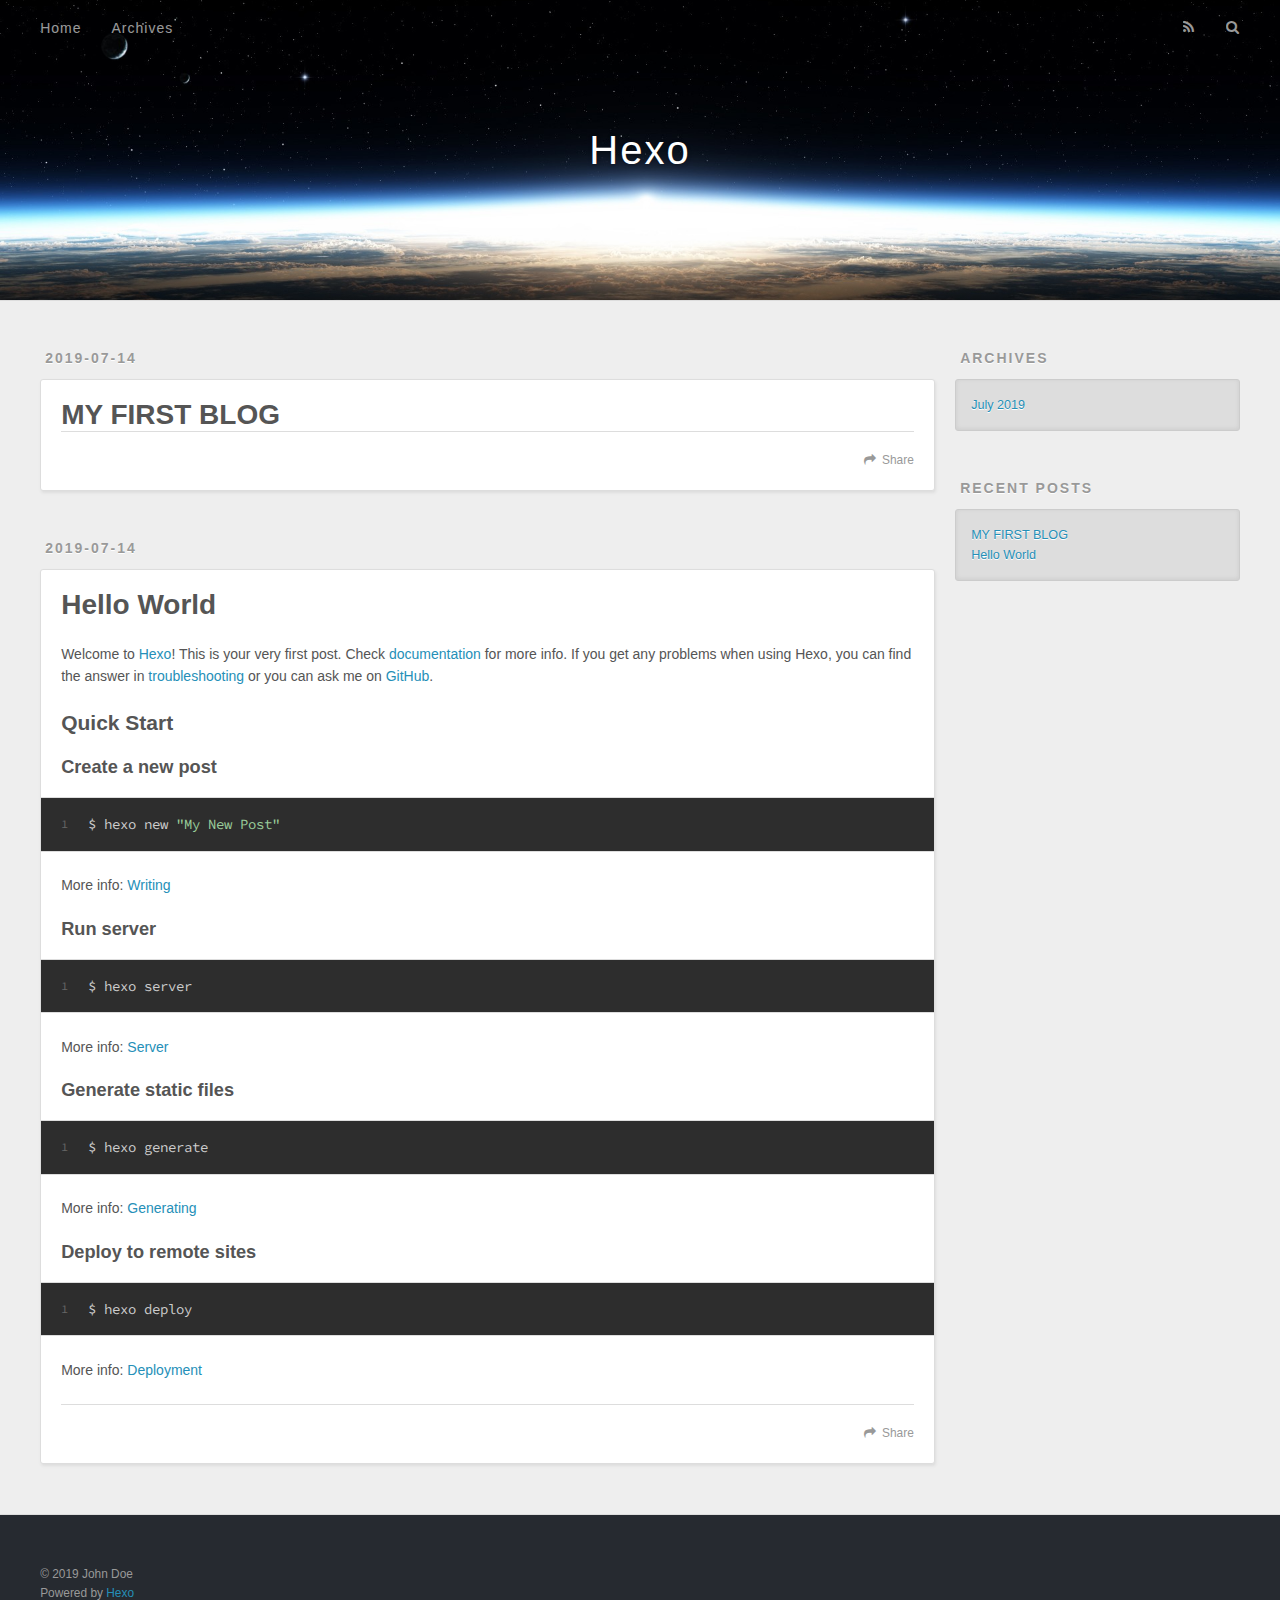
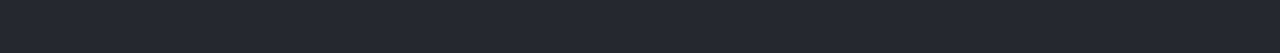
==== index.html @ 1f9dd2d3 "Site updated: 2019-07-14 01:43:19" ====
<!DOCTYPE html>
<html>
<head><meta name="generator" content="Hexo 3.9.0">
  <meta charset="utf-8">
  

  
  <title>Hexo</title>
  <meta name="viewport" content="width=device-width, initial-scale=1, maximum-scale=1">
  <meta property="og:type" content="website">
<meta property="og:title" content="Hexo">
<meta property="og:url" content="http://yoursite.com/index.html">
<meta property="og:site_name" content="Hexo">
<meta property="og:locale" content="default">
<meta name="twitter:card" content="summary">
<meta name="twitter:title" content="Hexo">
  
    <link rel="alternate" href="/atom.xml" title="Hexo" type="application/atom+xml">
  
  
    <link rel="icon" href="/favicon.png">
  
  
    <link href="//fonts.googleapis.com/css?family=Source+Code+Pro" rel="stylesheet" type="text/css">
  
  <link rel="stylesheet" href="/css/style.css">
</head>
</html>
<body>
  <div id="container">
    <div id="wrap">
      <header id="header">
  <div id="banner"></div>
  <div id="header-outer" class="outer">
    <div id="header-title" class="inner">
      <h1 id="logo-wrap">
        <a href="/" id="logo">Hexo</a>
      </h1>
      
    </div>
    <div id="header-inner" class="inner">
      <nav id="main-nav">
        <a id="main-nav-toggle" class="nav-icon"></a>
        
          <a class="main-nav-link" href="/">Home</a>
        
          <a class="main-nav-link" href="/archives">Archives</a>
        
      </nav>
      <nav id="sub-nav">
        
          <a id="nav-rss-link" class="nav-icon" href="/atom.xml" title="RSS Feed"></a>
        
        <a id="nav-search-btn" class="nav-icon" title="Search"></a>
      </nav>
      <div id="search-form-wrap">
        <form action="//google.com/search" method="get" accept-charset="UTF-8" class="search-form"><input type="search" name="q" class="search-form-input" placeholder="Search"><button type="submit" class="search-form-submit">&#xF002;</button><input type="hidden" name="sitesearch" value="http://yoursite.com"></form>
      </div>
    </div>
  </div>
</header>
      <div class="outer">
        <section id="main">
  
    <article id="post-MY-FIRST-BLOG" class="article article-type-post" itemscope itemprop="blogPost">
  <div class="article-meta">
    <a href="/2019/07/14/MY-FIRST-BLOG/" class="article-date">
  <time datetime="2019-07-13T17:09:54.000Z" itemprop="datePublished">2019-07-14</time>
</a>
    
  </div>
  <div class="article-inner">
    
    
      <header class="article-header">
        
  
    <h1 itemprop="name">
      <a class="article-title" href="/2019/07/14/MY-FIRST-BLOG/">MY FIRST BLOG</a>
    </h1>
  

      </header>
    
    <div class="article-entry" itemprop="articleBody">
      
        
      
    </div>
    <footer class="article-footer">
      <a data-url="http://yoursite.com/2019/07/14/MY-FIRST-BLOG/" data-id="cjy1tb5fi00001qlk1yt49rdt" class="article-share-link">Share</a>
      
      
    </footer>
  </div>
  
</article>


  
    <article id="post-hello-world" class="article article-type-post" itemscope itemprop="blogPost">
  <div class="article-meta">
    <a href="/2019/07/14/hello-world/" class="article-date">
  <time datetime="2019-07-13T17:00:10.191Z" itemprop="datePublished">2019-07-14</time>
</a>
    
  </div>
  <div class="article-inner">
    
    
      <header class="article-header">
        
  
    <h1 itemprop="name">
      <a class="article-title" href="/2019/07/14/hello-world/">Hello World</a>
    </h1>
  

      </header>
    
    <div class="article-entry" itemprop="articleBody">
      
        <p>Welcome to <a href="https://hexo.io/" target="_blank" rel="noopener">Hexo</a>! This is your very first post. Check <a href="https://hexo.io/docs/" target="_blank" rel="noopener">documentation</a> for more info. If you get any problems when using Hexo, you can find the answer in <a href="https://hexo.io/docs/troubleshooting.html" target="_blank" rel="noopener">troubleshooting</a> or you can ask me on <a href="https://github.com/hexojs/hexo/issues" target="_blank" rel="noopener">GitHub</a>.</p>
<h2 id="Quick-Start"><a href="#Quick-Start" class="headerlink" title="Quick Start"></a>Quick Start</h2><h3 id="Create-a-new-post"><a href="#Create-a-new-post" class="headerlink" title="Create a new post"></a>Create a new post</h3><figure class="highlight bash"><table><tr><td class="gutter"><pre><span class="line">1</span><br></pre></td><td class="code"><pre><span class="line">$ hexo new <span class="string">"My New Post"</span></span><br></pre></td></tr></table></figure>

<p>More info: <a href="https://hexo.io/docs/writing.html" target="_blank" rel="noopener">Writing</a></p>
<h3 id="Run-server"><a href="#Run-server" class="headerlink" title="Run server"></a>Run server</h3><figure class="highlight bash"><table><tr><td class="gutter"><pre><span class="line">1</span><br></pre></td><td class="code"><pre><span class="line">$ hexo server</span><br></pre></td></tr></table></figure>

<p>More info: <a href="https://hexo.io/docs/server.html" target="_blank" rel="noopener">Server</a></p>
<h3 id="Generate-static-files"><a href="#Generate-static-files" class="headerlink" title="Generate static files"></a>Generate static files</h3><figure class="highlight bash"><table><tr><td class="gutter"><pre><span class="line">1</span><br></pre></td><td class="code"><pre><span class="line">$ hexo generate</span><br></pre></td></tr></table></figure>

<p>More info: <a href="https://hexo.io/docs/generating.html" target="_blank" rel="noopener">Generating</a></p>
<h3 id="Deploy-to-remote-sites"><a href="#Deploy-to-remote-sites" class="headerlink" title="Deploy to remote sites"></a>Deploy to remote sites</h3><figure class="highlight bash"><table><tr><td class="gutter"><pre><span class="line">1</span><br></pre></td><td class="code"><pre><span class="line">$ hexo deploy</span><br></pre></td></tr></table></figure>

<p>More info: <a href="https://hexo.io/docs/deployment.html" target="_blank" rel="noopener">Deployment</a></p>

      
    </div>
    <footer class="article-footer">
      <a data-url="http://yoursite.com/2019/07/14/hello-world/" data-id="cjy1tb5fq00011qlktswsdplq" class="article-share-link">Share</a>
      
      
    </footer>
  </div>
  
</article>


  


</section>
        
          <aside id="sidebar">
  
    

  
    

  
    
  
    
  <div class="widget-wrap">
    <h3 class="widget-title">Archives</h3>
    <div class="widget">
      <ul class="archive-list"><li class="archive-list-item"><a class="archive-list-link" href="/archives/2019/07/">July 2019</a></li></ul>
    </div>
  </div>


  
    
  <div class="widget-wrap">
    <h3 class="widget-title">Recent Posts</h3>
    <div class="widget">
      <ul>
        
          <li>
            <a href="/2019/07/14/MY-FIRST-BLOG/">MY FIRST BLOG</a>
          </li>
        
          <li>
            <a href="/2019/07/14/hello-world/">Hello World</a>
          </li>
        
      </ul>
    </div>
  </div>

  
</aside>
        
      </div>
      <footer id="footer">
  
  <div class="outer">
    <div id="footer-info" class="inner">
      &copy; 2019 John Doe<br>
      Powered by <a href="http://hexo.io/" target="_blank">Hexo</a>
    </div>
  </div>
</footer>
    </div>
    <nav id="mobile-nav">
  
    <a href="/" class="mobile-nav-link">Home</a>
  
    <a href="/archives" class="mobile-nav-link">Archives</a>
  
</nav>
    

<script src="//ajax.googleapis.com/ajax/libs/jquery/2.0.3/jquery.min.js"></script>


  <link rel="stylesheet" href="/fancybox/jquery.fancybox.css">
  <script src="/fancybox/jquery.fancybox.pack.js"></script>


<script src="/js/script.js"></script>



  </div>
</body>
</html>
---- css/style.css ----
body {
  width: 100%;
}
body:before,
body:after {
  content: "";
  display: table;
}
body:after {
  clear: both;
}
html,
body,
div,
span,
applet,
object,
iframe,
h1,
h2,
h3,
h4,
h5,
h6,
p,
blockquote,
pre,
a,
abbr,
acronym,
address,
big,
cite,
code,
del,
dfn,
em,
img,
ins,
kbd,
q,
s,
samp,
small,
strike,
strong,
sub,
sup,
tt,
var,
dl,
dt,
dd,
ol,
ul,
li,
fieldset,
form,
label,
legend,
table,
caption,
tbody,
tfoot,
thead,
tr,
th,
td {
  margin: 0;
  padding: 0;
  border: 0;
  outline: 0;
  font-weight: inherit;
  font-style: inherit;
  font-family: inherit;
  font-size: 100%;
  vertical-align: baseline;
}
body {
  line-height: 1;
  color: #000;
  background: #fff;
}
ol,
ul {
  list-style: none;
}
table {
  border-collapse: separate;
  border-spacing: 0;
  vertical-align: middle;
}
caption,
th,
td {
  text-align: left;
  font-weight: normal;
  vertical-align: middle;
}
a img {
  border: none;
}
input,
button {
  margin: 0;
  padding: 0;
}
input::-moz-focus-inner,
button::-moz-focus-inner {
  border: 0;
  padding: 0;
}
@font-face {
  font-family: FontAwesome;
  font-style: normal;
  font-weight: normal;
  src: url("fonts/fontawesome-webfont.eot?v=#4.0.3");
  src: url("fonts/fontawesome-webfont.eot?#iefix&v=#4.0.3") format("embedded-opentype"), url("fonts/fontawesome-webfont.woff?v=#4.0.3") format("woff"), url("fonts/fontawesome-webfont.ttf?v=#4.0.3") format("truetype"), url("fonts/fontawesome-webfont.svg#fontawesomeregular?v=#4.0.3") format("svg");
}
html,
body,
#container {
  height: 100%;
}
body {
  background: #eee;
  font: 14px -apple-system, BlinkMacSystemFont, "Segoe UI", "Roboto", "Oxygen", "Ubuntu", "Cantarell", "Fira Sans", "Droid Sans", "Helvetica Neue", sans-serif;
  -webkit-text-size-adjust: 100%;
}
.outer {
  max-width: 1220px;
  margin: 0 auto;
  padding: 0 20px;
}
.outer:before,
.outer:after {
  content: "";
  display: table;
}
.outer:after {
  clear: both;
}
.inner {
  display: inline;
  float: left;
  width: 98.33333333333333%;
  margin: 0 0.833333333333333%;
}
.left,
.alignleft {
  float: left;
}
.right,
.alignright {
  float: right;
}
.clear {
  clear: both;
}
#container {
  position: relative;
}
.mobile-nav-on {
  overflow: hidden;
}
#wrap {
  height: 100%;
  width: 100%;
  position: absolute;
  top: 0;
  left: 0;
  -webkit-transition: 0.2s ease-out;
  -moz-transition: 0.2s ease-out;
  -ms-transition: 0.2s ease-out;
  transition: 0.2s ease-out;
  z-index: 1;
  background: #eee;
}
.mobile-nav-on #wrap {
  left: 280px;
}
@media screen and (min-width: 768px) {
  #main {
    display: inline;
    float: left;
    width: 73.33333333333333%;
    margin: 0 0.833333333333333%;
  }
}
.article-date,
.article-category-link,
.archive-year,
.widget-title {
  text-decoration: none;
  text-transform: uppercase;
  letter-spacing: 2px;
  color: #999;
  margin-bottom: 1em;
  margin-left: 5px;
  line-height: 1em;
  text-shadow: 0 1px #fff;
  font-weight: bold;
}
.article-inner,
.archive-article-inner {
  background: #fff;
  -webkit-box-shadow: 1px 2px 3px #ddd;
  box-shadow: 1px 2px 3px #ddd;
  border: 1px solid #ddd;
  border-radius: 3px;
}
.article-entry h1,
.widget h1 {
  font-size: 2em;
}
.article-entry h2,
.widget h2 {
  font-size: 1.5em;
}
.article-entry h3,
.widget h3 {
  font-size: 1.3em;
}
.article-entry h4,
.widget h4 {
  font-size: 1.2em;
}
.article-entry h5,
.widget h5 {
  font-size: 1em;
}
.article-entry h6,
.widget h6 {
  font-size: 1em;
  color: #999;
}
.article-entry hr,
.widget hr {
  border: 1px dashed #ddd;
}
.article-entry strong,
.widget strong {
  font-weight: bold;
}
.article-entry em,
.widget em,
.article-entry cite,
.widget cite {
  font-style: italic;
}
.article-entry sup,
.widget sup,
.article-entry sub,
.widget sub {
  font-size: 0.75em;
  line-height: 0;
  position: relative;
  vertical-align: baseline;
}
.article-entry sup,
.widget sup {
  top: -0.5em;
}
.article-entry sub,
.widget sub {
  bottom: -0.2em;
}
.article-entry small,
.widget small {
  font-size: 0.85em;
}
.article-entry acronym,
.widget acronym,
.article-entry abbr,
.widget abbr {
  border-bottom: 1px dotted;
}
.article-entry ul,
.widget ul,
.article-entry ol,
.widget ol,
.article-entry dl,
.widget dl {
  margin: 0 20px;
  line-height: 1.6em;
}
.article-entry ul ul,
.widget ul ul,
.article-entry ol ul,
.widget ol ul,
.article-entry ul ol,
.widget ul ol,
.article-entry ol ol,
.widget ol ol {
  margin-top: 0;
  margin-bottom: 0;
}
.article-entry ul,
.widget ul {
  list-style: disc;
}
.article-entry ol,
.widget ol {
  list-style: decimal;
}
.article-entry dt,
.widget dt {
  font-weight: bold;
}
#header {
  height: 300px;
  position: relative;
  border-bottom: 1px solid #ddd;
}
#header:before,
#header:after {
  content: "";
  position: absolute;
  left: 0;
  right: 0;
  height: 40px;
}
#header:before {
  top: 0;
  background: -webkit-linear-gradient(rgba(0,0,0,0.2), transparent);
  background: -moz-linear-gradient(rgba(0,0,0,0.2), transparent);
  background: -ms-linear-gradient(rgba(0,0,0,0.2), transparent);
  background: linear-gradient(rgba(0,0,0,0.2), transparent);
}
#header:after {
  bottom: 0;
  background: -webkit-linear-gradient(transparent, rgba(0,0,0,0.2));
  background: -moz-linear-gradient(transparent, rgba(0,0,0,0.2));
  background: -ms-linear-gradient(transparent, rgba(0,0,0,0.2));
  background: linear-gradient(transparent, rgba(0,0,0,0.2));
}
#header-outer {
  height: 100%;
  position: relative;
}
#header-inner {
  position: relative;
  overflow: hidden;
}
#banner {
  position: absolute;
  top: 0;
  left: 0;
  width: 100%;
  height: 100%;
  background: url("images/banner.jpg") center #000;
  -webkit-background-size: cover;
  -moz-background-size: cover;
  background-size: cover;
  z-index: -1;
}
#header-title {
  text-align: center;
  height: 40px;
  position: absolute;
  top: 50%;
  left: 0;
  margin-top: -20px;
}
#logo,
#subtitle {
  text-decoration: none;
  color: #fff;
  font-weight: 300;
  text-shadow: 0 1px 4px rgba(0,0,0,0.3);
}
#logo {
  font-size: 40px;
  line-height: 40px;
  letter-spacing: 2px;
}
#subtitle {
  font-size: 16px;
  line-height: 16px;
  letter-spacing: 1px;
}
#subtitle-wrap {
  margin-top: 16px;
}
#main-nav {
  float: left;
  margin-left: -15px;
}
.nav-icon,
.main-nav-link {
  float: left;
  color: #fff;
  opacity: 0.6;
  text-decoration: none;
  text-shadow: 0 1px rgba(0,0,0,0.2);
  -webkit-transition: opacity 0.2s;
  -moz-transition: opacity 0.2s;
  -ms-transition: opacity 0.2s;
  transition: opacity 0.2s;
  display: block;
  padding: 20px 15px;
}
.nav-icon:hover,
.main-nav-link:hover {
  opacity: 1;
}
.nav-icon {
  font-family: FontAwesome;
  text-align: center;
  font-size: 14px;
  width: 14px;
  height: 14px;
  padding: 20px 15px;
  position: relative;
  cursor: pointer;
}
.main-nav-link {
  font-weight: 300;
  letter-spacing: 1px;
}
@media screen and (max-width: 479px) {
  .main-nav-link {
    display: none;
  }
}
#main-nav-toggle {
  display: none;
}
#main-nav-toggle:before {
  content: "\f0c9";
}
@media screen and (max-width: 479px) {
  #main-nav-toggle {
    display: block;
  }
}
#sub-nav {
  float: right;
  margin-right: -15px;
}
#nav-rss-link:before {
  content: "\f09e";
}
#nav-search-btn:before {
  content: "\f002";
}
#search-form-wrap {
  position: absolute;
  top: 15px;
  width: 150px;
  height: 30px;
  right: -150px;
  opacity: 0;
  -webkit-transition: 0.2s ease-out;
  -moz-transition: 0.2s ease-out;
  -ms-transition: 0.2s ease-out;
  transition: 0.2s ease-out;
}
#search-form-wrap.on {
  opacity: 1;
  right: 0;
}
@media screen and (max-width: 479px) {
  #search-form-wrap {
    width: 100%;
    right: -100%;
  }
}
.search-form {
  position: absolute;
  top: 0;
  left: 0;
  right: 0;
  background: #fff;
  padding: 5px 15px;
  border-radius: 15px;
  -webkit-box-shadow: 0 0 10px rgba(0,0,0,0.3);
  box-shadow: 0 0 10px rgba(0,0,0,0.3);
}
.search-form-input {
  border: none;
  background: none;
  color: #555;
  width: 100%;
  font: 13px -apple-system, BlinkMacSystemFont, "Segoe UI", "Roboto", "Oxygen", "Ubuntu", "Cantarell", "Fira Sans", "Droid Sans", "Helvetica Neue", sans-serif;
  outline: none;
}
.search-form-input::-webkit-search-results-decoration,
.search-form-input::-webkit-search-cancel-button {
  -webkit-appearance: none;
}
.search-form-submit {
  position: absolute;
  top: 50%;
  right: 10px;
  margin-top: -7px;
  font: 13px FontAwesome;
  border: none;
  background: none;
  color: #bbb;
  cursor: pointer;
}
.search-form-submit:hover,
.search-form-submit:focus {
  color: #777;
}
.article {
  margin: 50px 0;
}
.article-inner {
  overflow: hidden;
}
.article-meta:before,
.article-meta:after {
  content: "";
  display: table;
}
.article-meta:after {
  clear: both;
}
.article-date {
  float: left;
}
.article-category {
  float: left;
  line-height: 1em;
  color: #ccc;
  text-shadow: 0 1px #fff;
  margin-left: 8px;
}
.article-category:before {
  content: "\2022";
}
.article-category-link {
  margin: 0 12px 1em;
}
.article-header {
  padding: 20px 20px 0;
}
.article-title {
  text-decoration: none;
  font-size: 2em;
  font-weight: bold;
  color: #555;
  line-height: 1.1em;
  -webkit-transition: color 0.2s;
  -moz-transition: color 0.2s;
  -ms-transition: color 0.2s;
  transition: color 0.2s;
}
a.article-title:hover {
  color: #258fb8;
}
.article-entry {
  color: #555;
  padding: 0 20px;
}
.article-entry:before,
.article-entry:after {
  content: "";
  display: table;
}
.article-entry:after {
  clear: both;
}
.article-entry p,
.article-entry table {
  line-height: 1.6em;
  margin: 1.6em 0;
}
.article-entry h1,
.article-entry h2,
.article-entry h3,
.article-entry h4,
.article-entry h5,
.article-entry h6 {
  font-weight: bold;
}
.article-entry h1,
.article-entry h2,
.article-entry h3,
.article-entry h4,
.article-entry h5,
.article-entry h6 {
  line-height: 1.1em;
  margin: 1.1em 0;
}
.article-entry a {
  color: #258fb8;
  text-decoration: none;
}
.article-entry a:hover {
  text-decoration: underline;
}
.article-entry ul,
.article-entry ol,
.article-entry dl {
  margin-top: 1.6em;
  margin-bottom: 1.6em;
}
.article-entry img,
.article-entry video {
  max-width: 100%;
  height: auto;
  display: block;
  margin: auto;
}
.article-entry iframe {
  border: none;
}
.article-entry table {
  width: 100%;
  border-collapse: collapse;
  border-spacing: 0;
}
.article-entry th {
  font-weight: bold;
  border-bottom: 3px solid #ddd;
  padding-bottom: 0.5em;
}
.article-entry td {
  border-bottom: 1px solid #ddd;
  padding: 10px 0;
}
.article-entry blockquote {
  font-family: Georgia, "Times New Roman", serif;
  font-size: 1.4em;
  margin: 1.6em 20px;
  text-align: center;
}
.article-entry blockquote footer {
  font-size: 14px;
  margin: 1.6em 0;
  font-family: -apple-system, BlinkMacSystemFont, "Segoe UI", "Roboto", "Oxygen", "Ubuntu", "Cantarell", "Fira Sans", "Droid Sans", "Helvetica Neue", sans-serif;
}
.article-entry blockquote footer cite:before {
  content: "—";
  padding: 0 0.5em;
}
.article-entry .pullquote {
  text-align: left;
  width: 45%;
  margin: 0;
}
.article-entry .pullquote.left {
  margin-left: 0.5em;
  margin-right: 1em;
}
.article-entry .pullquote.right {
  margin-right: 0.5em;
  margin-left: 1em;
}
.article-entry .caption {
  color: #999;
  display: block;
  font-size: 0.9em;
  margin-top: 0.5em;
  position: relative;
  text-align: center;
}
.article-entry .video-container {
  position: relative;
  padding-top: 56.25%;
  height: 0;
  overflow: hidden;
}
.article-entry .video-container iframe,
.article-entry .video-container object,
.article-entry .video-container embed {
  position: absolute;
  top: 0;
  left: 0;
  width: 100%;
  height: 100%;
  margin-top: 0;
}
.article-more-link a {
  display: inline-block;
  line-height: 1em;
  padding: 6px 15px;
  border-radius: 15px;
  background: #eee;
  color: #999;
  text-shadow: 0 1px #fff;
  text-decoration: none;
}
.article-more-link a:hover {
  background: #258fb8;
  color: #fff;
  text-decoration: none;
  text-shadow: 0 1px #1e7293;
}
.article-footer {
  font-size: 0.85em;
  line-height: 1.6em;
  border-top: 1px solid #ddd;
  padding-top: 1.6em;
  margin: 0 20px 20px;
}
.article-footer:before,
.article-footer:after {
  content: "";
  display: table;
}
.article-footer:after {
  clear: both;
}
.article-footer a {
  color: #999;
  text-decoration: none;
}
.article-footer a:hover {
  color: #555;
}
.article-tag-list-item {
  float: left;
  margin-right: 10px;
}
.article-tag-list-link:before {
  content: "#";
}
.article-comment-link {
  float: right;
}
.article-comment-link:before {
  content: "\f075";
  font-family: FontAwesome;
  padding-right: 8px;
}
.article-share-link {
  cursor: pointer;
  float: right;
  margin-left: 20px;
}
.article-share-link:before {
  content: "\f064";
  font-family: FontAwesome;
  padding-right: 6px;
}
#article-nav {
  position: relative;
}
#article-nav:before,
#article-nav:after {
  content: "";
  display: table;
}
#article-nav:after {
  clear: both;
}
@media screen and (min-width: 768px) {
  #article-nav {
    margin: 50px 0;
  }
  #article-nav:before {
    width: 8px;
    height: 8px;
    position: absolute;
    top: 50%;
    left: 50%;
    margin-top: -4px;
    margin-left: -4px;
    content: "";
    border-radius: 50%;
    background: #ddd;
    -webkit-box-shadow: 0 1px 2px #fff;
    box-shadow: 0 1px 2px #fff;
  }
}
.article-nav-link-wrap {
  text-decoration: none;
  text-shadow: 0 1px #fff;
  color: #999;
  -webkit-box-sizing: border-box;
  -moz-box-sizing: border-box;
  box-sizing: border-box;
  margin-top: 50px;
  text-align: center;
  display: block;
}
.article-nav-link-wrap:hover {
  color: #555;
}
@media screen and (min-width: 768px) {
  .article-nav-link-wrap {
    width: 50%;
    margin-top: 0;
  }
}
@media screen and (min-width: 768px) {
  #article-nav-newer {
    float: left;
    text-align: right;
    padding-right: 20px;
  }
}
@media screen and (min-width: 768px) {
  #article-nav-older {
    float: right;
    text-align: left;
    padding-left: 20px;
  }
}
.article-nav-caption {
  text-transform: uppercase;
  letter-spacing: 2px;
  color: #ddd;
  line-height: 1em;
  font-weight: bold;
}
#article-nav-newer .article-nav-caption {
  margin-right: -2px;
}
.article-nav-title {
  font-size: 0.85em;
  line-height: 1.6em;
  margin-top: 0.5em;
}
.article-share-box {
  position: absolute;
  display: none;
  background: #fff;
  -webkit-box-shadow: 1px 2px 10px rgba(0,0,0,0.2);
  box-shadow: 1px 2px 10px rgba(0,0,0,0.2);
  border-radius: 3px;
  margin-left: -145px;
  overflow: hidden;
  z-index: 1;
}
.article-share-box.on {
  display: block;
}
.article-share-input {
  width: 100%;
  background: none;
  -webkit-box-sizing: border-box;
  -moz-box-sizing: border-box;
  box-sizing: border-box;
  font: 14px -apple-system, BlinkMacSystemFont, "Segoe UI", "Roboto", "Oxygen", "Ubuntu", "Cantarell", "Fira Sans", "Droid Sans", "Helvetica Neue", sans-serif;
  padding: 0 15px;
  color: #555;
  outline: none;
  border: 1px solid #ddd;
  border-radius: 3px 3px 0 0;
  height: 36px;
  line-height: 36px;
}
.article-share-links {
  background: #eee;
}
.article-share-links:before,
.article-share-links:after {
  content: "";
  display: table;
}
.article-share-links:after {
  clear: both;
}
.article-share-twitter,
.article-share-facebook,
.article-share-pinterest,
.article-share-google {
  width: 50px;
  height: 36px;
  display: block;
  float: left;
  position: relative;
  color: #999;
  text-shadow: 0 1px #fff;
}
.article-share-twitter:before,
.article-share-facebook:before,
.article-share-pinterest:before,
.article-share-google:before {
  font-size: 20px;
  font-family: FontAwesome;
  width: 20px;
  height: 20px;
  position: absolute;
  top: 50%;
  left: 50%;
  margin-top: -10px;
  margin-left: -10px;
  text-align: center;
}
.article-share-twitter:hover,
.article-share-facebook:hover,
.article-share-pinterest:hover,
.article-share-google:hover {
  color: #fff;
}
.article-share-twitter:before {
  content: "\f099";
}
.article-share-twitter:hover {
  background: #00aced;
  text-shadow: 0 1px #008abe;
}
.article-share-facebook:before {
  content: "\f09a";
}
.article-share-facebook:hover {
  background: #3b5998;
  text-shadow: 0 1px #2f477a;
}
.article-share-pinterest:before {
  content: "\f0d2";
}
.article-share-pinterest:hover {
  background: #cb2027;
  text-shadow: 0 1px #a21a1f;
}
.article-share-google:before {
  content: "\f0d5";
}
.article-share-google:hover {
  background: #dd4b39;
  text-shadow: 0 1px #be3221;
}
.article-gallery {
  background: #000;
  position: relative;
}
.article-gallery-photos {
  position: relative;
  overflow: hidden;
}
.article-gallery-img {
  display: none;
  max-width: 100%;
}
.article-gallery-img:first-child {
  display: block;
}
.article-gallery-img.loaded {
  position: absolute;
  display: block;
}
.article-gallery-img img {
  display: block;
  max-width: 100%;
  margin: 0 auto;
}
#comments {
  background: #fff;
  -webkit-box-shadow: 1px 2px 3px #ddd;
  box-shadow: 1px 2px 3px #ddd;
  padding: 20px;
  border: 1px solid #ddd;
  border-radius: 3px;
  margin: 50px 0;
}
#comments a {
  color: #258fb8;
}
.archives-wrap {
  margin: 50px 0;
}
.archives:before,
.archives:after {
  content: "";
  display: table;
}
.archives:after {
  clear: both;
}
.archive-year-wrap {
  margin-bottom: 1em;
}
.archives {
  -webkit-column-gap: 10px;
  -moz-column-gap: 10px;
  column-gap: 10px;
}
@media screen and (min-width: 480px) and (max-width: 767px) {
  .archives {
    -webkit-column-count: 2;
    -moz-column-count: 2;
    column-count: 2;
  }
}
@media screen and (min-width: 768px) {
  .archives {
    -webkit-column-count: 3;
    -moz-column-count: 3;
    column-count: 3;
  }
}
.archive-article {
  -webkit-column-break-inside: avoid;
  page-break-inside: avoid;
  overflow: hidden;
  break-inside: avoid-column;
}
.archive-article-inner {
  padding: 10px;
  margin-bottom: 15px;
}
.archive-article-title {
  text-decoration: none;
  font-weight: bold;
  color: #555;
  -webkit-transition: color 0.2s;
  -moz-transition: color 0.2s;
  -ms-transition: color 0.2s;
  transition: color 0.2s;
  line-height: 1.6em;
}
.archive-article-title:hover {
  color: #258fb8;
}
.archive-article-footer {
  margin-top: 1em;
}
.archive-article-date {
  color: #999;
  text-decoration: none;
  font-size: 0.85em;
  line-height: 1em;
  margin-bottom: 0.5em;
  display: block;
}
#page-nav {
  margin: 50px auto;
  background: #fff;
  -webkit-box-shadow: 1px 2px 3px #ddd;
  box-shadow: 1px 2px 3px #ddd;
  border: 1px solid #ddd;
  border-radius: 3px;
  text-align: center;
  color: #999;
  overflow: hidden;
}
#page-nav:before,
#page-nav:after {
  content: "";
  display: table;
}
#page-nav:after {
  clear: both;
}
#page-nav a,
#page-nav span {
  padding: 10px 20px;
  line-height: 1;
  height: 2ex;
}
#page-nav a {
  color: #999;
  text-decoration: none;
}
#page-nav a:hover {
  background: #999;
  color: #fff;
}
#page-nav .prev {
  float: left;
}
#page-nav .next {
  float: right;
}
#page-nav .page-number {
  display: inline-block;
}
@media screen and (max-width: 479px) {
  #page-nav .page-number {
    display: none;
  }
}
#page-nav .current {
  color: #555;
  font-weight: bold;
}
#page-nav .space {
  color: #ddd;
}
#footer {
  background: #262a30;
  padding: 50px 0;
  border-top: 1px solid #ddd;
  color: #999;
}
#footer a {
  color: #258fb8;
  text-decoration: none;
}
#footer a:hover {
  text-decoration: underline;
}
#footer-info {
  line-height: 1.6em;
  font-size: 0.85em;
}
.article-entry pre,
.article-entry .highlight {
  background: #2d2d2d;
  margin: 0 -20px;
  padding: 15px 20px;
  border-style: solid;
  border-color: #ddd;
  border-width: 1px 0;
  overflow: auto;
  color: #ccc;
  line-height: 22.400000000000002px;
}
.article-entry .highlight .gutter pre,
.article-entry .gist .gist-file .gist-data .line-numbers {
  color: #666;
  font-size: 0.85em;
}
.article-entry pre,
.article-entry code {
  font-family: "Source Code Pro", Consolas, Monaco, Menlo, Consolas, monospace;
}
.article-entry code {
  background: #eee;
  text-shadow: 0 1px #fff;
  padding: 0 0.3em;
}
.article-entry pre code {
  background: none;
  text-shadow: none;
  padding: 0;
}
.article-entry .highlight pre {
  border: none;
  margin: 0;
  padding: 0;
}
.article-entry .highlight table {
  margin: 0;
  width: auto;
}
.article-entry .highlight td {
  border: none;
  padding: 0;
}
.article-entry .highlight figcaption {
  font-size: 0.85em;
  color: #999;
  line-height: 1em;
  margin-bottom: 1em;
}
.article-entry .highlight figcaption:before,
.article-entry .highlight figcaption:after {
  content: "";
  display: table;
}
.article-entry .highlight figcaption:after {
  clear: both;
}
.article-entry .highlight figcaption a {
  float: right;
}
.article-entry .highlight .gutter pre {
  text-align: right;
  padding-right: 20px;
}
.article-entry .highlight .line {
  height: 22.400000000000002px;
}
.article-entry .highlight .line.marked {
  background: #515151;
}
.article-entry .gist {
  margin: 0 -20px;
  border-style: solid;
  border-color: #ddd;
  border-width: 1px 0;
  background: #2d2d2d;
  padding: 15px 20px 15px 0;
}
.article-entry .gist .gist-file {
  border: none;
  font-family: "Source Code Pro", Consolas, Monaco, Menlo, Consolas, monospace;
  margin: 0;
}
.article-entry .gist .gist-file .gist-data {
  background: none;
  border: none;
}
.article-entry .gist .gist-file .gist-data .line-numbers {
  background: none;
  border: none;
  padding: 0 20px 0 0;
}
.article-entry .gist .gist-file .gist-data .line-data {
  padding: 0 !important;
}
.article-entry .gist .gist-file .highlight {
  margin: 0;
  padding: 0;
  border: none;
}
.article-entry .gist .gist-file .gist-meta {
  background: #2d2d2d;
  color: #999;
  font: 0.85em -apple-system, BlinkMacSystemFont, "Segoe UI", "Roboto", "Oxygen", "Ubuntu", "Cantarell", "Fira Sans", "Droid Sans", "Helvetica Neue", sans-serif;
  text-shadow: 0 0;
  padding: 0;
  margin-top: 1em;
  margin-left: 20px;
}
.article-entry .gist .gist-file .gist-meta a {
  color: #258fb8;
  font-weight: normal;
}
.article-entry .gist .gist-file .gist-meta a:hover {
  text-decoration: underline;
}
pre .comment,
pre .title {
  color: #999;
}
pre .variable,
pre .attribute,
pre .tag,
pre .regexp,
pre .ruby .constant,
pre .xml .tag .title,
pre .xml .pi,
pre .xml .doctype,
pre .html .doctype,
pre .css .id,
pre .css .class,
pre .css .pseudo {
  color: #f2777a;
}
pre .number,
pre .preprocessor,
pre .built_in,
pre .literal,
pre .params,
pre .constant {
  color: #f99157;
}
pre .class,
pre .ruby .class .title,
pre .css .rules .attribute {
  color: #9c9;
}
pre .string,
pre .value,
pre .inheritance,
pre .header,
pre .ruby .symbol,
pre .xml .cdata {
  color: #9c9;
}
pre .css .hexcolor {
  color: #6cc;
}
pre .function,
pre .python .decorator,
pre .python .title,
pre .ruby .function .title,
pre .ruby .title .keyword,
pre .perl .sub,
pre .javascript .title,
pre .coffeescript .title {
  color: #69c;
}
pre .keyword,
pre .javascript .function {
  color: #c9c;
}
@media screen and (max-width: 479px) {
  #mobile-nav {
    position: absolute;
    top: 0;
    left: 0;
    width: 280px;
    height: 100%;
    background: #191919;
    border-right: 1px solid #fff;
  }
}
@media screen and (max-width: 479px) {
  .mobile-nav-link {
    display: block;
    color: #999;
    text-decoration: none;
    padding: 15px 20px;
    font-weight: bold;
  }
  .mobile-nav-link:hover {
    color: #fff;
  }
}
@media screen and (min-width: 768px) {
  #sidebar {
    display: inline;
    float: left;
    width: 23.333333333333332%;
    margin: 0 0.833333333333333%;
  }
}
.widget-wrap {
  margin: 50px 0;
}
.widget {
  color: #777;
  text-shadow: 0 1px #fff;
  background: #ddd;
  -webkit-box-shadow: 0 -1px 4px #ccc inset;
  box-shadow: 0 -1px 4px #ccc inset;
  border: 1px solid #ccc;
  padding: 15px;
  border-radius: 3px;
}
.widget a {
  color: #258fb8;
  text-decoration: none;
}
.widget a:hover {
  text-decoration: underline;
}
.widget ul ul,
.widget ol ul,
.widget dl ul,
.widget ul ol,
.widget ol ol,
.widget dl ol,
.widget ul dl,
.widget ol dl,
.widget dl dl {
  margin-left: 15px;
  list-style: disc;
}
.widget {
  line-height: 1.6em;
  word-wrap: break-word;
  font-size: 0.9em;
}
.widget ul,
.widget ol {
  list-style: none;
  margin: 0;
}
.widget ul ul,
.widget ol ul,
.widget ul ol,
.widget ol ol {
  margin: 0 20px;
}
.widget ul ul,
.widget ol ul {
  list-style: disc;
}
.widget ul ol,
.widget ol ol {
  list-style: decimal;
}
.category-list-count,
.tag-list-count,
.archive-list-count {
  padding-left: 5px;
  color: #999;
  font-size: 0.85em;
}
.category-list-count:before,
.tag-list-count:before,
.archive-list-count:before {
  content: "(";
}
.category-list-count:after,
.tag-list-count:after,
.archive-list-count:after {
  content: ")";
}
.tagcloud a {
  margin-right: 5px;
  display: inline-block;
}
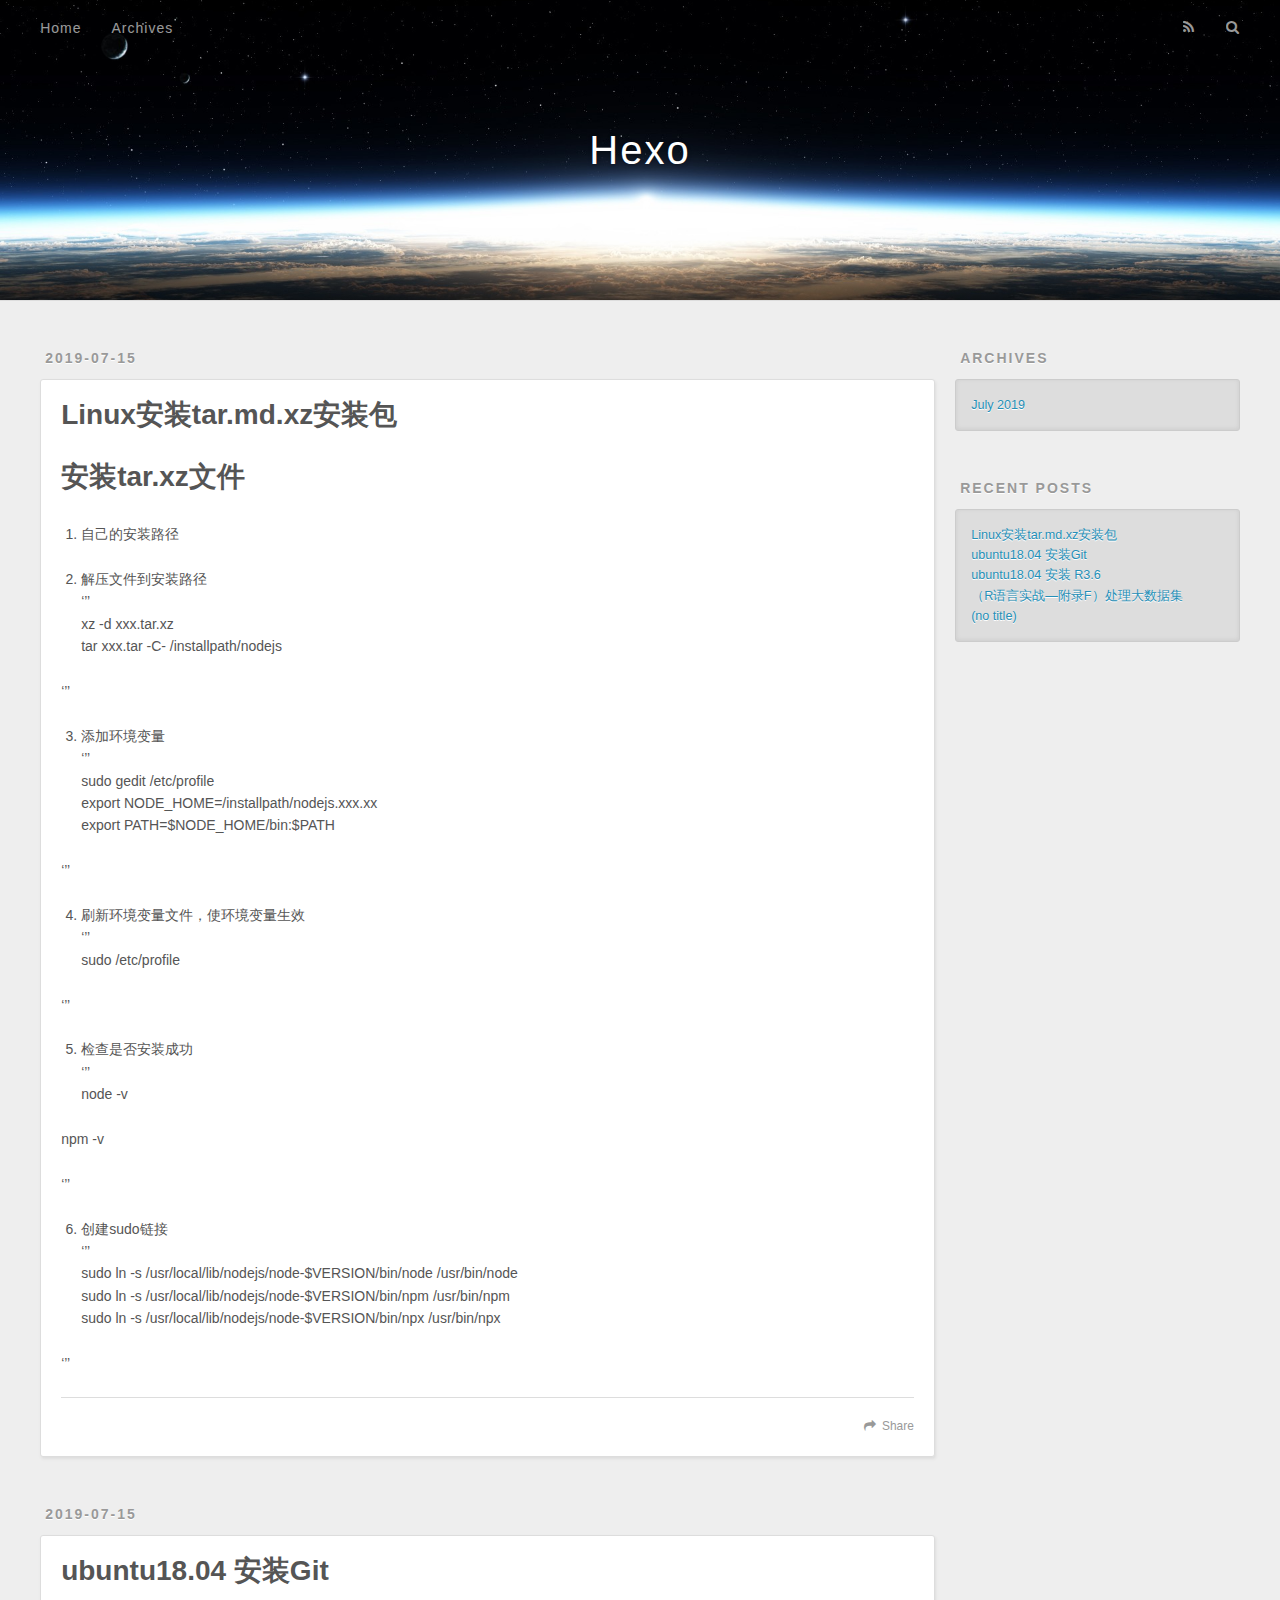
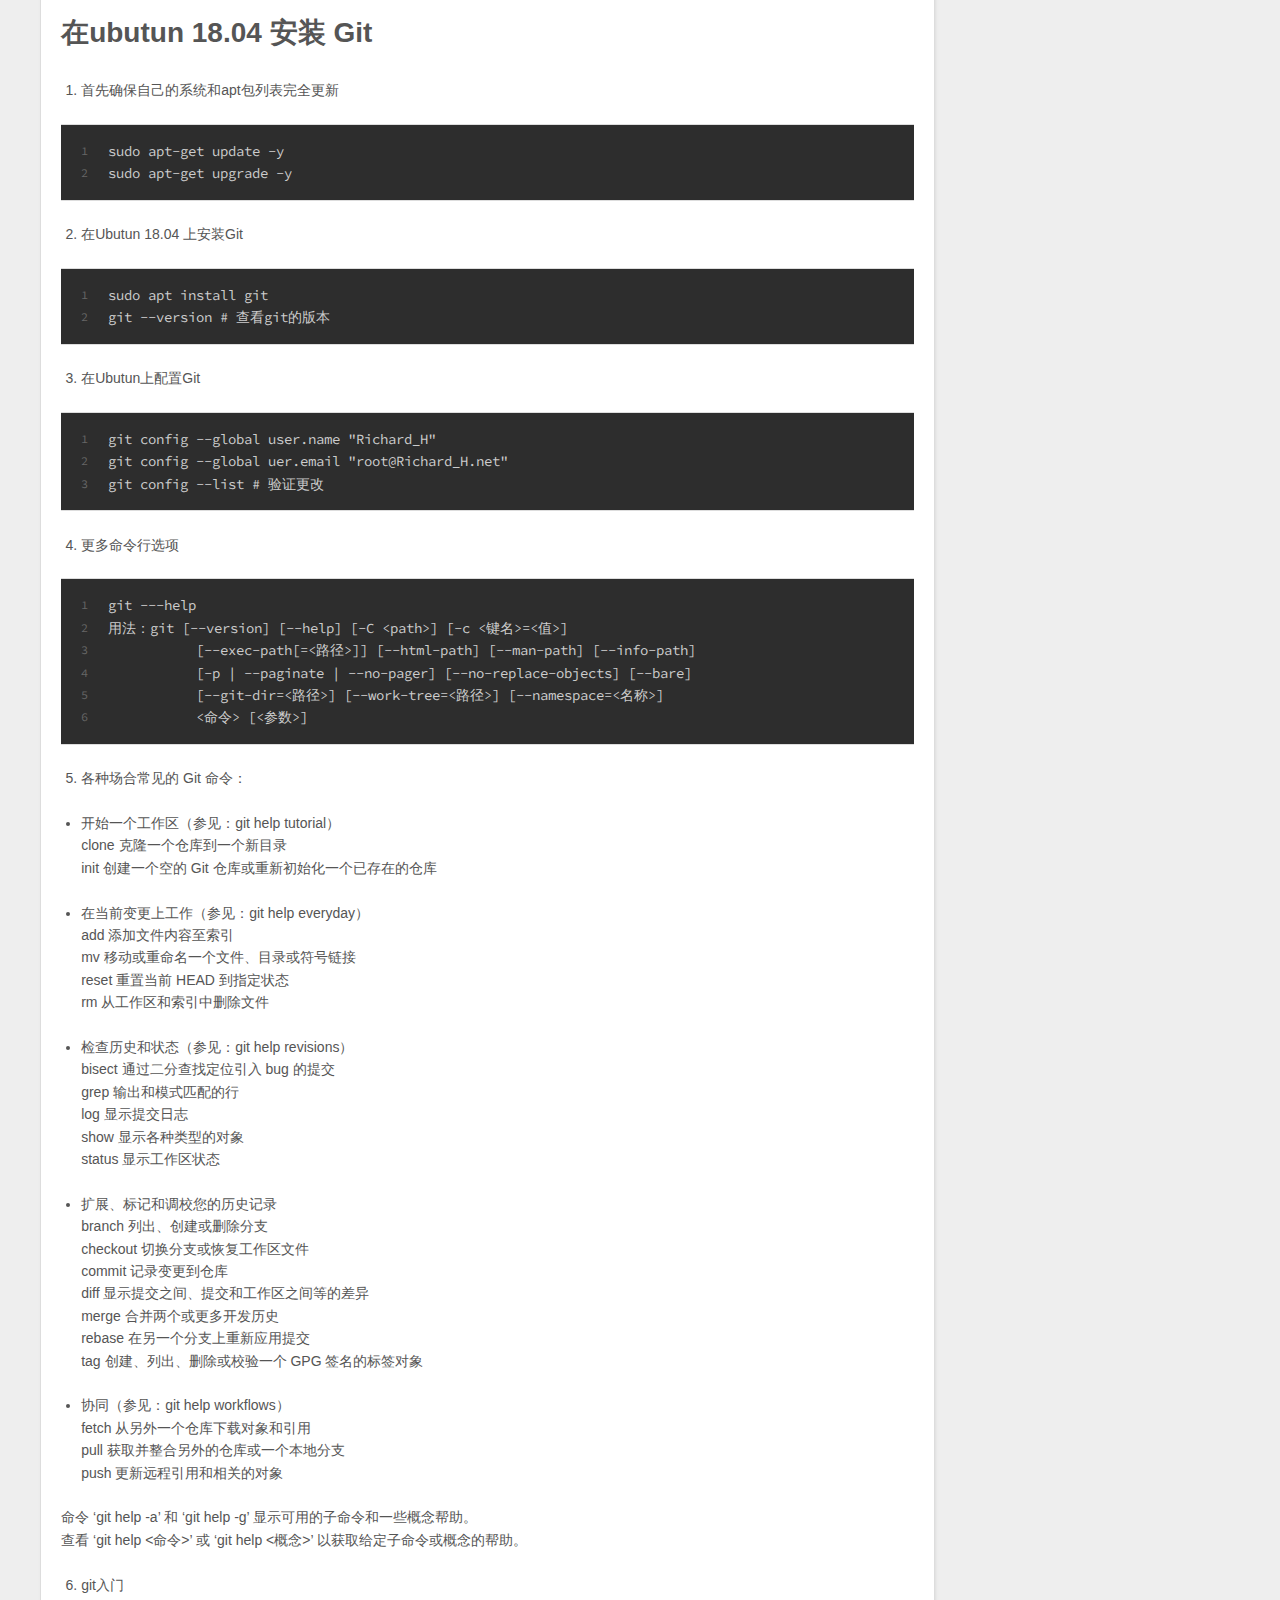
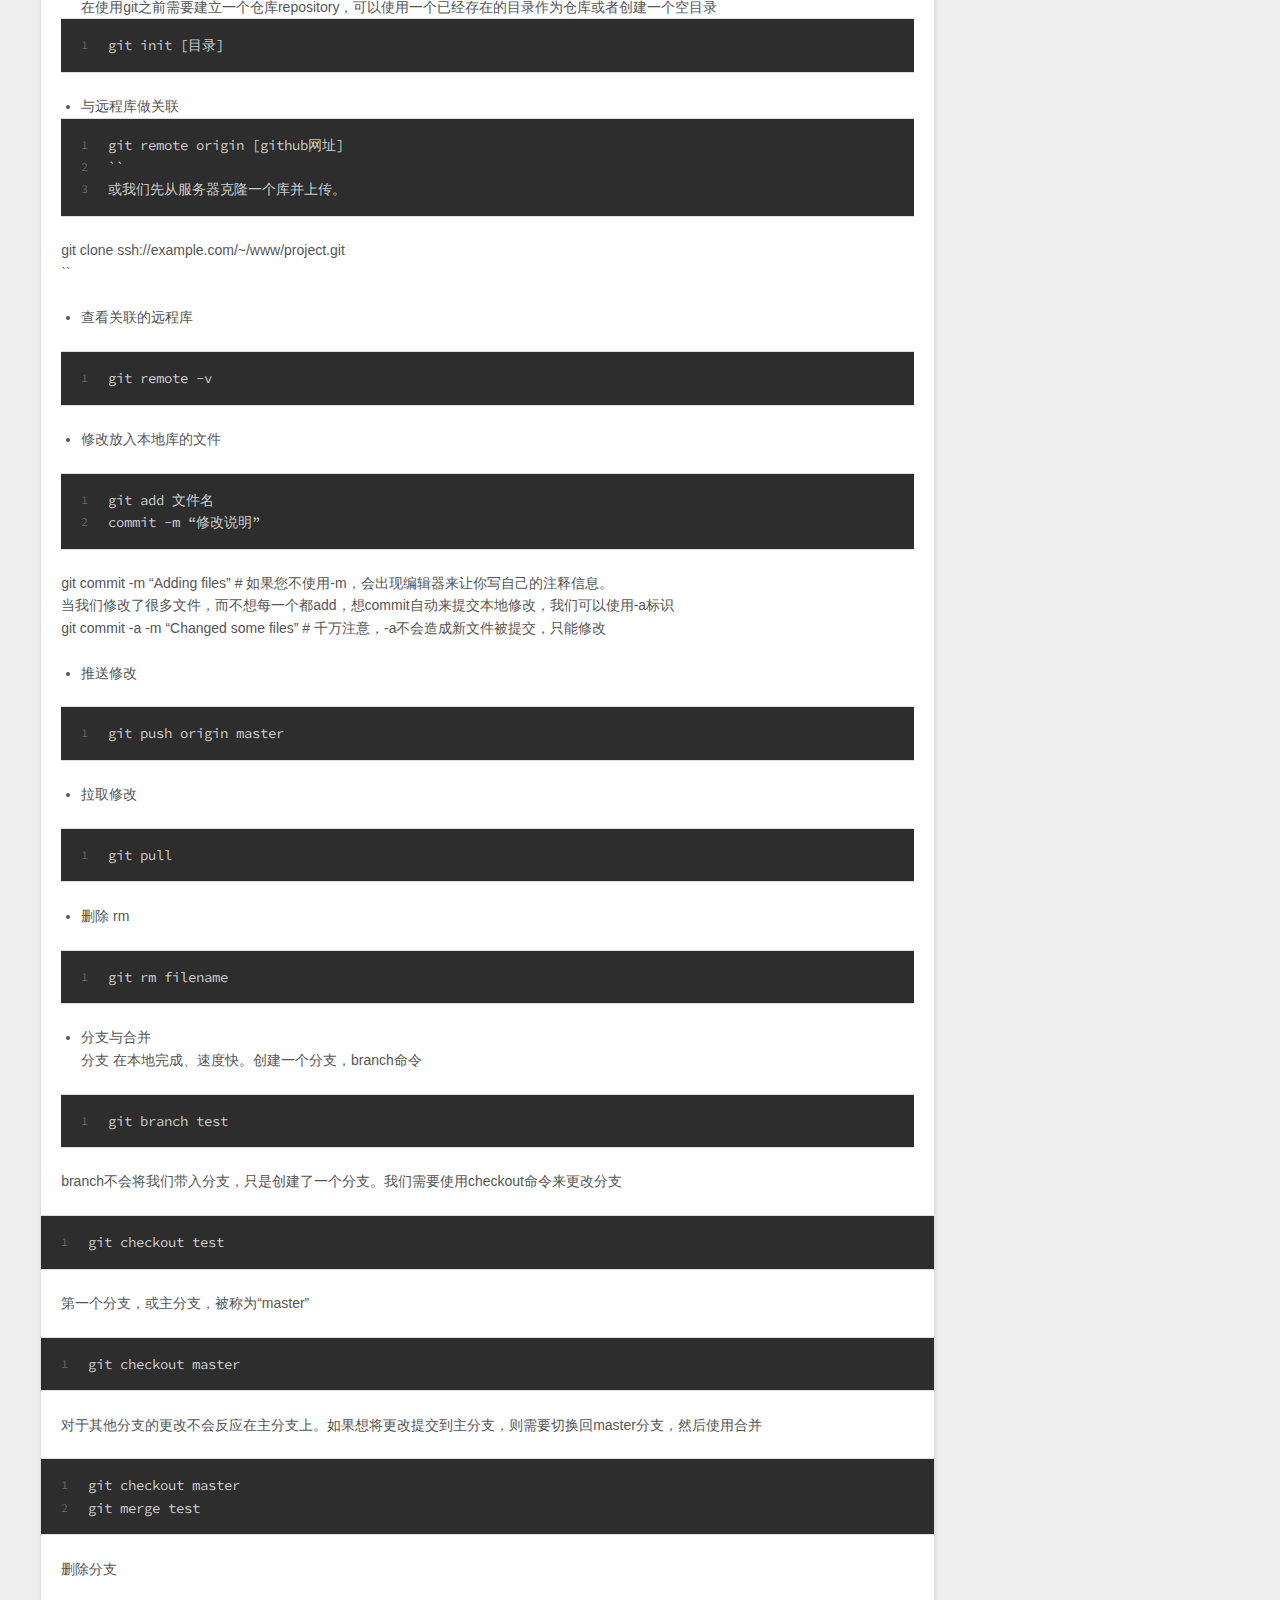
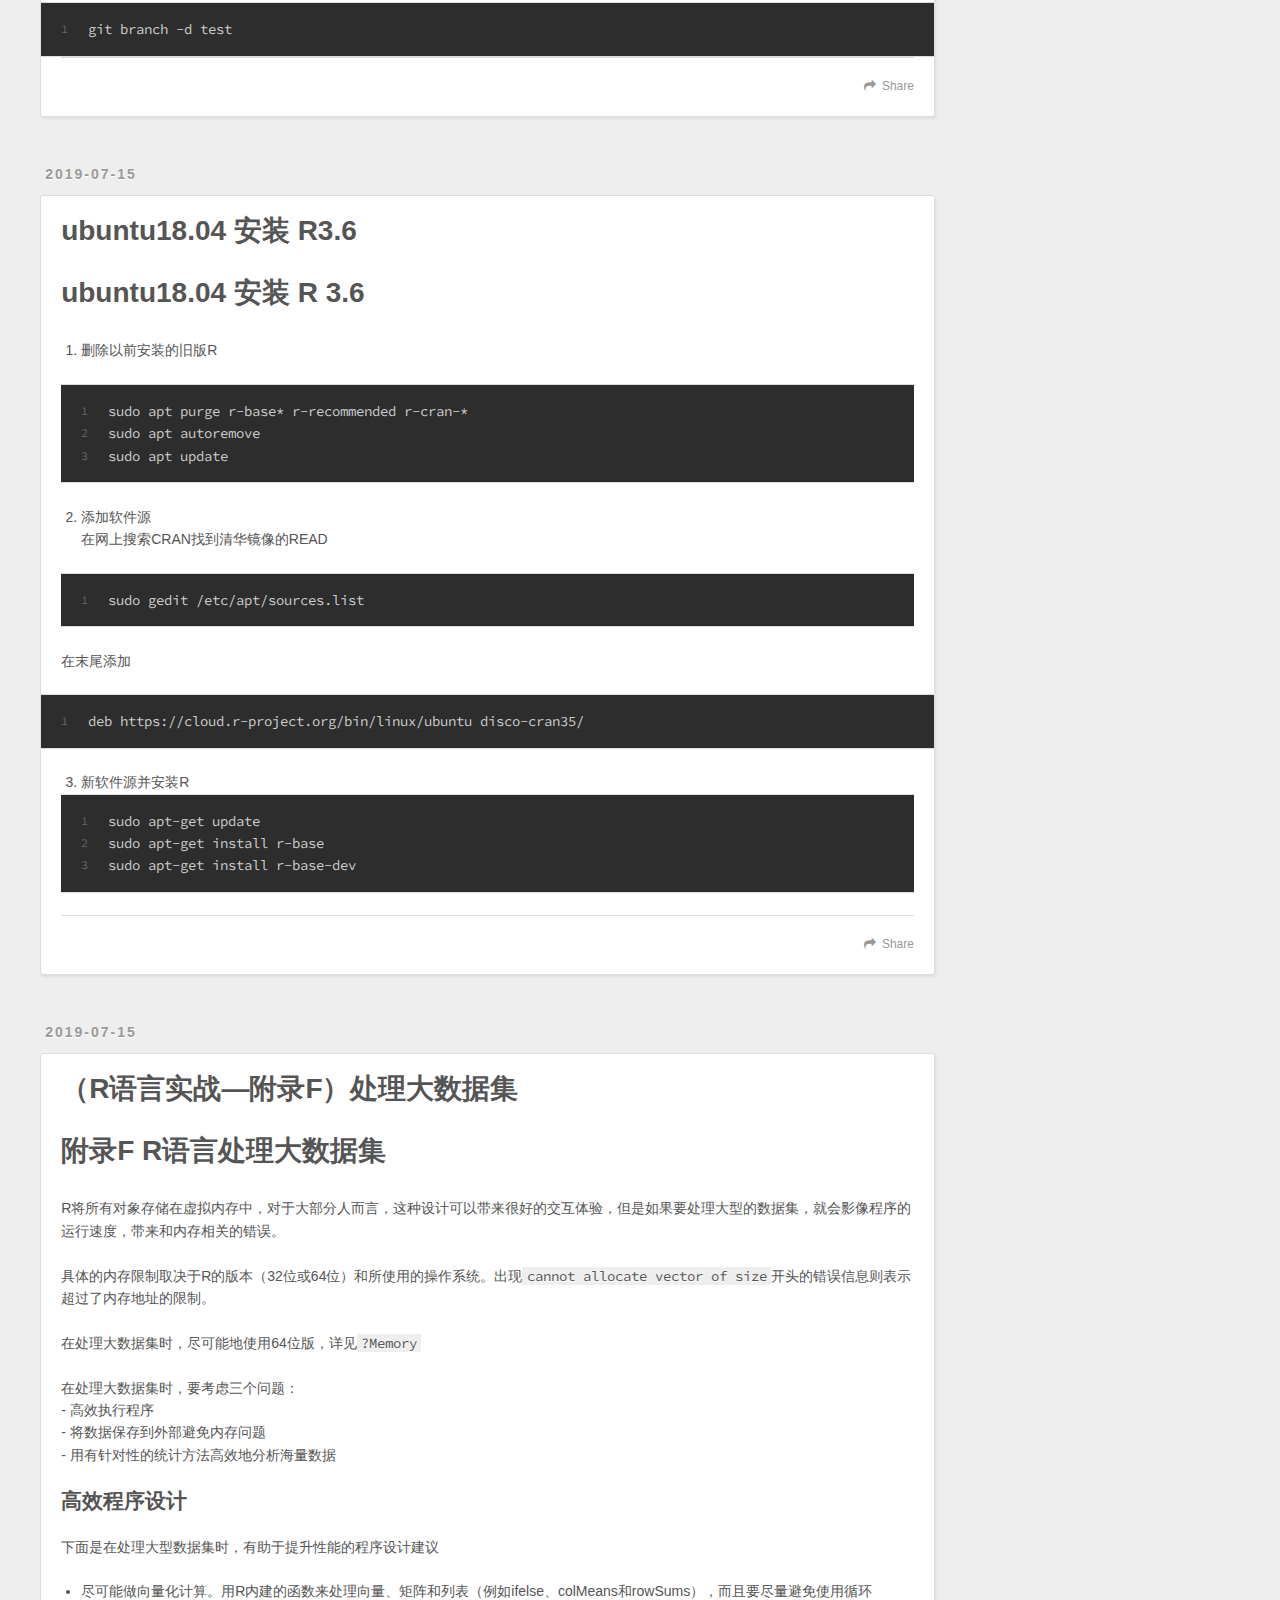
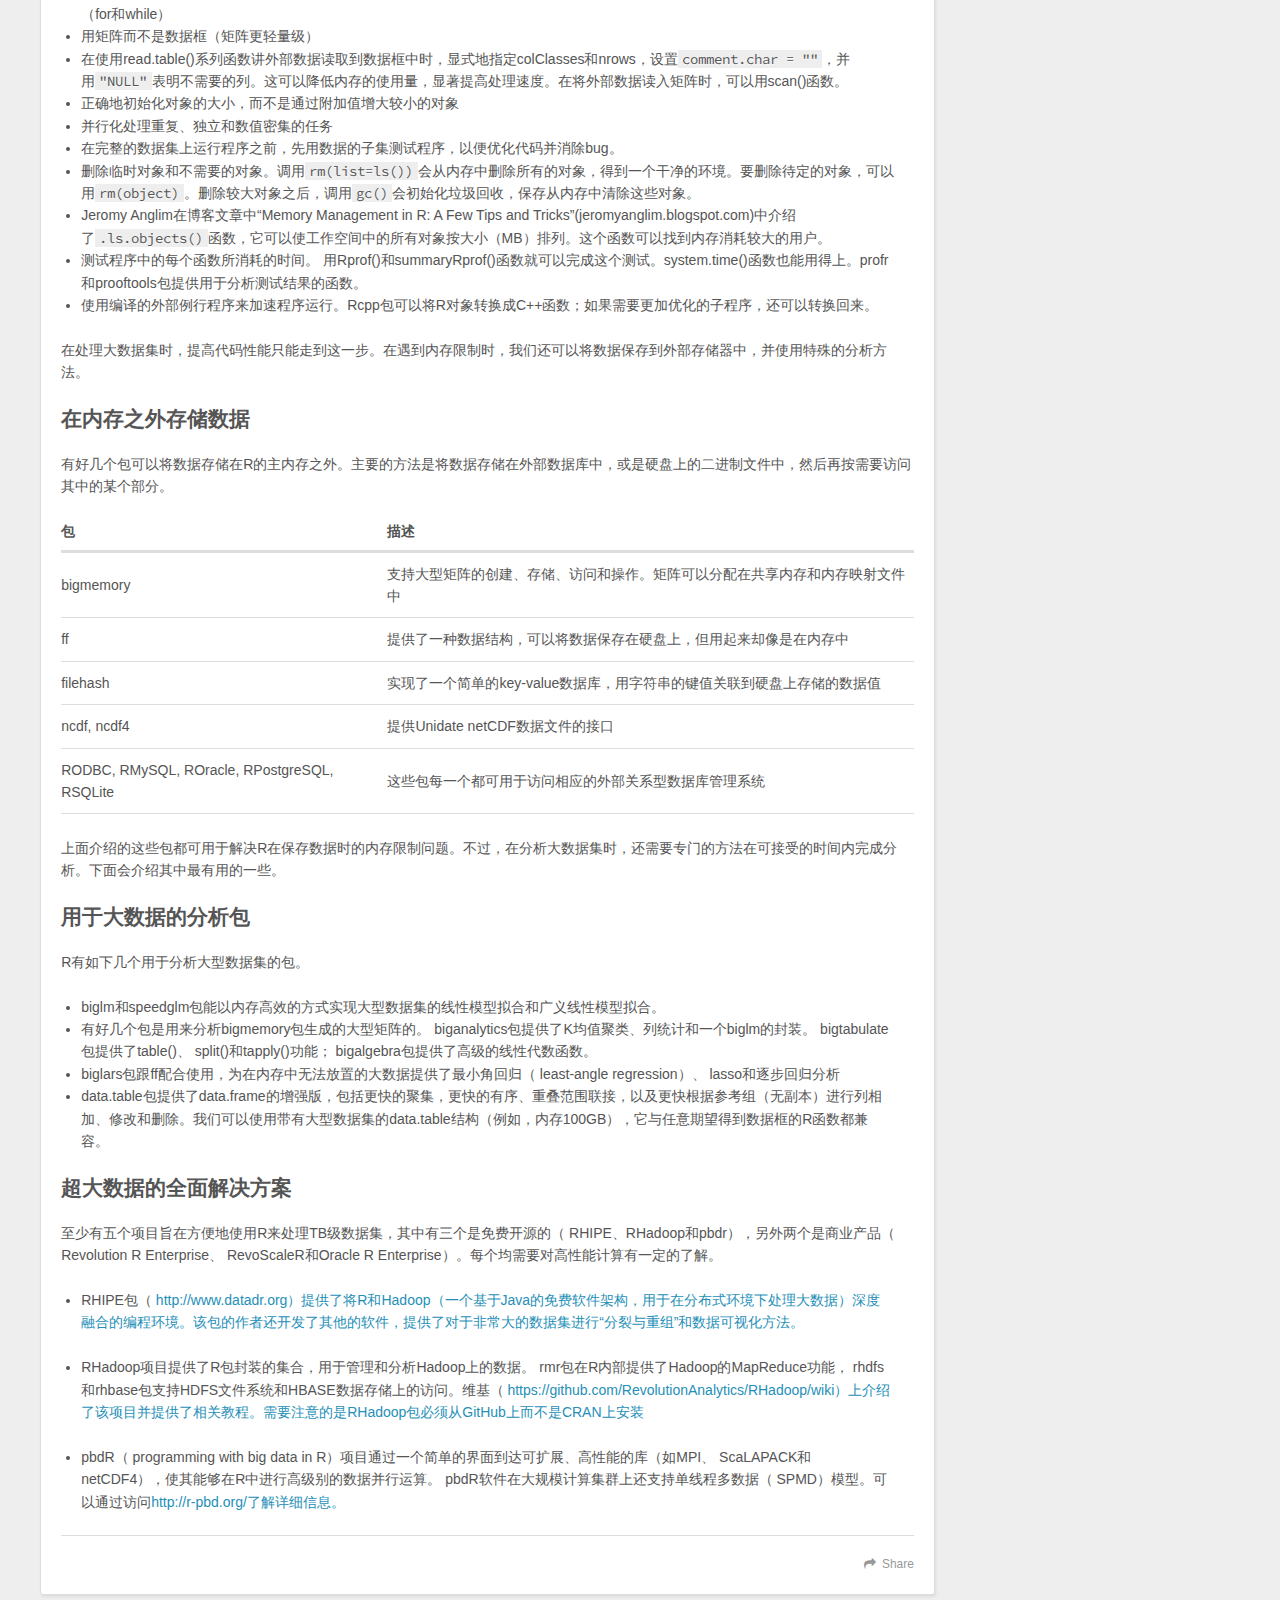
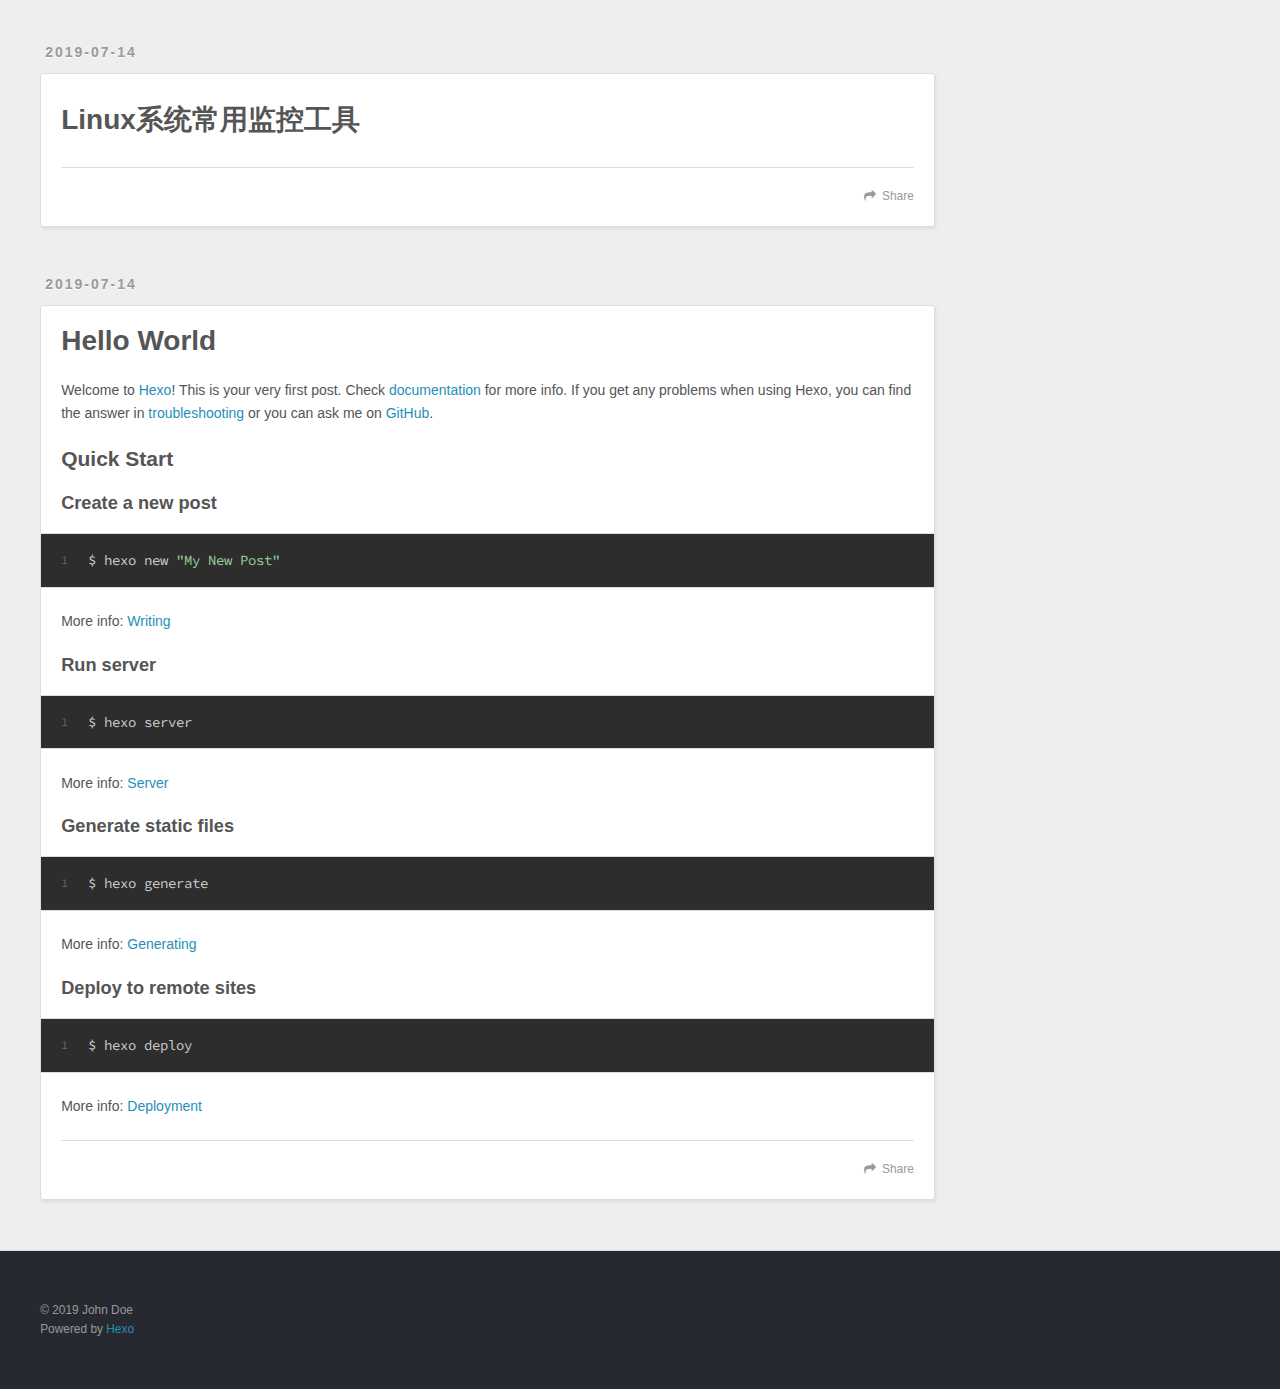
==== commit 2896d164: "Site updated: 2019-07-15 12:23:46" ====
--- a/index.html
+++ b/index.html
@@ -62,10 +62,10 @@
       <div class="outer">
         <section id="main">
   
-    <article id="post-MY-FIRST-BLOG" class="article article-type-post" itemscope itemprop="blogPost">
+    <article id="post-Linux安装tar-md-xz安装包" class="article article-type-post" itemscope itemprop="blogPost">
   <div class="article-meta">
-    <a href="/2019/07/14/MY-FIRST-BLOG/" class="article-date">
-  <time datetime="2019-07-13T17:09:54.000Z" itemprop="datePublished">2019-07-14</time>
+    <a href="/2019/07/15/Linux安装tar-md-xz安装包/" class="article-date">
+  <time datetime="2019-07-15T04:20:40.000Z" itemprop="datePublished">2019-07-15</time>
 </a>
     
   </div>
@@ -76,7 +76,7 @@
         
   
     <h1 itemprop="name">
-      <a class="article-title" href="/2019/07/14/MY-FIRST-BLOG/">MY FIRST BLOG</a>
+      <a class="article-title" href="/2019/07/15/Linux安装tar-md-xz安装包/">Linux安装tar.md.xz安装包</a>
     </h1>
   
 
@@ -84,11 +84,326 @@
     
     <div class="article-entry" itemprop="articleBody">
       
-        
+        <h1 id="安装tar-xz文件"><a href="#安装tar-xz文件" class="headerlink" title="安装tar.xz文件"></a>安装tar.xz文件</h1><ol>
+<li>自己的安装路径</li>
+</ol>
+<ol start="2">
+<li>解压文件到安装路径<br>‘’’<br>xz -d xxx.tar.xz<br>tar xxx.tar -C-  /installpath/nodejs</li>
+</ol>
+<p>‘’’</p>
+<ol start="3">
+<li>添加环境变量<br>‘’’<br>sudo gedit  /etc/profile<br>export NODE_HOME=/installpath/nodejs.xxx.xx<br>export PATH=$NODE_HOME/bin:$PATH</li>
+</ol>
+<p>‘’’</p>
+<ol start="4">
+<li>刷新环境变量文件，使环境变量生效<br>‘’’<br>sudo   /etc/profile</li>
+</ol>
+<p>‘’’</p>
+<ol start="5">
+<li>检查是否安装成功<br>‘’’<br>node -v</li>
+</ol>
+<p>npm -v</p>
+<p>‘’’</p>
+<ol start="6">
+<li>创建sudo链接<br>‘’’<br>sudo ln -s /usr/local/lib/nodejs/node-$VERSION/bin/node /usr/bin/node<br>sudo ln -s /usr/local/lib/nodejs/node-$VERSION/bin/npm /usr/bin/npm<br>sudo ln -s /usr/local/lib/nodejs/node-$VERSION/bin/npx /usr/bin/npx</li>
+</ol>
+<p>‘’’</p>
+
       
     </div>
     <footer class="article-footer">
-      <a data-url="http://yoursite.com/2019/07/14/MY-FIRST-BLOG/" data-id="cjy1tb5fi00001qlk1yt49rdt" class="article-share-link">Share</a>
+      <a data-url="http://yoursite.com/2019/07/15/Linux安装tar-md-xz安装包/" data-id="cjy3vuwtl0000oglkoxv9n6bi" class="article-share-link">Share</a>
+      
+      
+    </footer>
+  </div>
+  
+</article>
+
+
+  
+    <article id="post-ubuntu18-04-安装Git" class="article article-type-post" itemscope itemprop="blogPost">
+  <div class="article-meta">
+    <a href="/2019/07/15/ubuntu18-04-安装Git/" class="article-date">
+  <time datetime="2019-07-15T04:16:31.000Z" itemprop="datePublished">2019-07-15</time>
+</a>
+    
+  </div>
+  <div class="article-inner">
+    
+    
+      <header class="article-header">
+        
+  
+    <h1 itemprop="name">
+      <a class="article-title" href="/2019/07/15/ubuntu18-04-安装Git/">ubuntu18.04 安装Git</a>
+    </h1>
+  
+
+      </header>
+    
+    <div class="article-entry" itemprop="articleBody">
+      
+        <h1 id="在ubutun-18-04-安装-Git"><a href="#在ubutun-18-04-安装-Git" class="headerlink" title="在ubutun 18.04 安装 Git"></a>在ubutun 18.04 安装 Git</h1><ol>
+<li><p>首先确保自己的系统和apt包列表完全更新</p>
+<figure class="highlight plain"><table><tr><td class="gutter"><pre><span class="line">1</span><br><span class="line">2</span><br></pre></td><td class="code"><pre><span class="line">sudo apt-get update -y</span><br><span class="line">sudo apt-get upgrade -y</span><br></pre></td></tr></table></figure>
+</li>
+<li><p>在Ubutun 18.04 上安装Git</p>
+<figure class="highlight plain"><table><tr><td class="gutter"><pre><span class="line">1</span><br><span class="line">2</span><br></pre></td><td class="code"><pre><span class="line">sudo apt install git</span><br><span class="line">git --version # 查看git的版本</span><br></pre></td></tr></table></figure>
+</li>
+<li><p>在Ubutun上配置Git</p>
+<figure class="highlight plain"><table><tr><td class="gutter"><pre><span class="line">1</span><br><span class="line">2</span><br><span class="line">3</span><br></pre></td><td class="code"><pre><span class="line">git config --global user.name &quot;Richard_H&quot;</span><br><span class="line">git config --global uer.email &quot;root@Richard_H.net&quot;</span><br><span class="line">git config --list # 验证更改</span><br></pre></td></tr></table></figure>
+</li>
+<li><p>更多命令行选项</p>
+<figure class="highlight plain"><table><tr><td class="gutter"><pre><span class="line">1</span><br><span class="line">2</span><br><span class="line">3</span><br><span class="line">4</span><br><span class="line">5</span><br><span class="line">6</span><br></pre></td><td class="code"><pre><span class="line">git ---help</span><br><span class="line">用法：git [--version] [--help] [-C &lt;path&gt;] [-c &lt;键名&gt;=&lt;值&gt;]</span><br><span class="line">           [--exec-path[=&lt;路径&gt;]] [--html-path] [--man-path] [--info-path]</span><br><span class="line">           [-p | --paginate | --no-pager] [--no-replace-objects] [--bare]</span><br><span class="line">           [--git-dir=&lt;路径&gt;] [--work-tree=&lt;路径&gt;] [--namespace=&lt;名称&gt;]</span><br><span class="line">           &lt;命令&gt; [&lt;参数&gt;]</span><br></pre></td></tr></table></figure>
+</li>
+<li><p>各种场合常见的 Git 命令：</p>
+</li>
+</ol>
+<ul>
+<li><p>开始一个工作区（参见：git help tutorial）<br> clone      克隆一个仓库到一个新目录<br> init       创建一个空的 Git 仓库或重新初始化一个已存在的仓库</p>
+</li>
+<li><p>在当前变更上工作（参见：git help everyday）<br> add        添加文件内容至索引<br> mv         移动或重命名一个文件、目录或符号链接<br> reset      重置当前 HEAD 到指定状态<br> rm         从工作区和索引中删除文件</p>
+</li>
+<li><p>检查历史和状态（参见：git help revisions）<br> bisect     通过二分查找定位引入 bug 的提交<br> grep       输出和模式匹配的行<br> log        显示提交日志<br> show       显示各种类型的对象<br> status     显示工作区状态</p>
+</li>
+<li><p>扩展、标记和调校您的历史记录<br> branch     列出、创建或删除分支<br> checkout   切换分支或恢复工作区文件<br> commit     记录变更到仓库<br> diff       显示提交之间、提交和工作区之间等的差异<br> merge      合并两个或更多开发历史<br> rebase     在另一个分支上重新应用提交<br> tag        创建、列出、删除或校验一个 GPG 签名的标签对象</p>
+</li>
+<li><p>协同（参见：git help workflows）<br> fetch      从另外一个仓库下载对象和引用<br> pull       获取并整合另外的仓库或一个本地分支<br> push       更新远程引用和相关的对象</p>
+</li>
+</ul>
+<p>命令 ‘git help -a’ 和 ‘git help -g’ 显示可用的子命令和一些概念帮助。<br>查看 ‘git help &lt;命令&gt;’ 或 ‘git help &lt;概念&gt;’ 以获取给定子命令或概念的帮助。</p>
+<ol start="6">
+<li>git入门<br>在使用git之前需要建立一个仓库repository，可以使用一个已经存在的目录作为仓库或者创建一个空目录<figure class="highlight plain"><table><tr><td class="gutter"><pre><span class="line">1</span><br></pre></td><td class="code"><pre><span class="line">git init [目录]</span><br></pre></td></tr></table></figure>
+</li>
+</ol>
+<ul>
+<li>与远程库做关联<figure class="highlight plain"><table><tr><td class="gutter"><pre><span class="line">1</span><br><span class="line">2</span><br><span class="line">3</span><br></pre></td><td class="code"><pre><span class="line">git remote origin [github网址]</span><br><span class="line">``</span><br><span class="line">或我们先从服务器克隆一个库并上传。</span><br></pre></td></tr></table></figure>
+
+</li>
+</ul>
+<p>git clone ssh://example.com/~/www/project.git<br>``</p>
+<ul>
+<li><p>查看关联的远程库</p>
+<figure class="highlight plain"><table><tr><td class="gutter"><pre><span class="line">1</span><br></pre></td><td class="code"><pre><span class="line">git remote -v</span><br></pre></td></tr></table></figure>
+</li>
+<li><p>修改放入本地库的文件</p>
+<figure class="highlight plain"><table><tr><td class="gutter"><pre><span class="line">1</span><br><span class="line">2</span><br></pre></td><td class="code"><pre><span class="line">git add 文件名</span><br><span class="line">commit -m “修改说明”</span><br></pre></td></tr></table></figure>
+
+</li>
+</ul>
+<p>git commit -m “Adding files” # 如果您不使用-m，会出现编辑器来让你写自己的注释信息。<br>当我们修改了很多文件，而不想每一个都add，想commit自动来提交本地修改，我们可以使用-a标识<br>git commit -a -m “Changed some files” # 千万注意，-a不会造成新文件被提交，只能修改</p>
+<ul>
+<li><p>推送修改</p>
+<figure class="highlight plain"><table><tr><td class="gutter"><pre><span class="line">1</span><br></pre></td><td class="code"><pre><span class="line">git push origin master</span><br></pre></td></tr></table></figure>
+</li>
+<li><p>拉取修改</p>
+<figure class="highlight plain"><table><tr><td class="gutter"><pre><span class="line">1</span><br></pre></td><td class="code"><pre><span class="line">git pull</span><br></pre></td></tr></table></figure>
+</li>
+<li><p>删除 rm</p>
+<figure class="highlight plain"><table><tr><td class="gutter"><pre><span class="line">1</span><br></pre></td><td class="code"><pre><span class="line">git rm filename</span><br></pre></td></tr></table></figure>
+</li>
+<li><p>分支与合并<br>分支 在本地完成、速度快。创建一个分支，branch命令</p>
+<figure class="highlight plain"><table><tr><td class="gutter"><pre><span class="line">1</span><br></pre></td><td class="code"><pre><span class="line">git branch test</span><br></pre></td></tr></table></figure>
+
+</li>
+</ul>
+<p>branch不会将我们带入分支，只是创建了一个分支。我们需要使用checkout命令来更改分支</p>
+<figure class="highlight plain"><table><tr><td class="gutter"><pre><span class="line">1</span><br></pre></td><td class="code"><pre><span class="line">git checkout test</span><br></pre></td></tr></table></figure>
+
+<p>第一个分支，或主分支，被称为“master”</p>
+<figure class="highlight plain"><table><tr><td class="gutter"><pre><span class="line">1</span><br></pre></td><td class="code"><pre><span class="line">git checkout master</span><br></pre></td></tr></table></figure>
+
+<p>对于其他分支的更改不会反应在主分支上。如果想将更改提交到主分支，则需要切换回master分支，然后使用合并</p>
+<figure class="highlight plain"><table><tr><td class="gutter"><pre><span class="line">1</span><br><span class="line">2</span><br></pre></td><td class="code"><pre><span class="line">git checkout master</span><br><span class="line">git merge test</span><br></pre></td></tr></table></figure>
+
+<p>删除分支</p>
+<figure class="highlight plain"><table><tr><td class="gutter"><pre><span class="line">1</span><br></pre></td><td class="code"><pre><span class="line">git branch -d test</span><br></pre></td></tr></table></figure>
+
+
+      
+    </div>
+    <footer class="article-footer">
+      <a data-url="http://yoursite.com/2019/07/15/ubuntu18-04-安装Git/" data-id="cjy3vuwts0003oglkdfm1gt95" class="article-share-link">Share</a>
+      
+      
+    </footer>
+  </div>
+  
+</article>
+
+
+  
+    <article id="post-ubuntu18-04-安装-R3-6" class="article article-type-post" itemscope itemprop="blogPost">
+  <div class="article-meta">
+    <a href="/2019/07/15/ubuntu18-04-安装-R3-6/" class="article-date">
+  <time datetime="2019-07-15T04:15:07.000Z" itemprop="datePublished">2019-07-15</time>
+</a>
+    
+  </div>
+  <div class="article-inner">
+    
+    
+      <header class="article-header">
+        
+  
+    <h1 itemprop="name">
+      <a class="article-title" href="/2019/07/15/ubuntu18-04-安装-R3-6/">ubuntu18.04 安装 R3.6</a>
+    </h1>
+  
+
+      </header>
+    
+    <div class="article-entry" itemprop="articleBody">
+      
+        <h1 id="ubuntu18-04-安装-R-3-6"><a href="#ubuntu18-04-安装-R-3-6" class="headerlink" title="ubuntu18.04 安装 R 3.6"></a>ubuntu18.04 安装 R 3.6</h1><ol>
+<li><p>删除以前安装的旧版R</p>
+<figure class="highlight r"><table><tr><td class="gutter"><pre><span class="line">1</span><br><span class="line">2</span><br><span class="line">3</span><br></pre></td><td class="code"><pre><span class="line">sudo apt purge r-base* r-recommended r-cran-* </span><br><span class="line">sudo apt autoremove</span><br><span class="line">sudo apt update</span><br></pre></td></tr></table></figure>
+</li>
+<li><p>添加软件源<br>在网上搜索CRAN找到清华镜像的READ</p>
+<figure class="highlight plain"><table><tr><td class="gutter"><pre><span class="line">1</span><br></pre></td><td class="code"><pre><span class="line">sudo gedit /etc/apt/sources.list</span><br></pre></td></tr></table></figure>
+
+</li>
+</ol>
+<p>在末尾添加</p>
+<figure class="highlight plain"><table><tr><td class="gutter"><pre><span class="line">1</span><br></pre></td><td class="code"><pre><span class="line">deb https://cloud.r-project.org/bin/linux/ubuntu disco-cran35/</span><br></pre></td></tr></table></figure>
+
+<ol start="3">
+<li>新软件源并安装R<figure class="highlight plain"><table><tr><td class="gutter"><pre><span class="line">1</span><br><span class="line">2</span><br><span class="line">3</span><br></pre></td><td class="code"><pre><span class="line">sudo apt-get update</span><br><span class="line">sudo apt-get install r-base</span><br><span class="line">sudo apt-get install r-base-dev</span><br></pre></td></tr></table></figure>
+
+</li>
+</ol>
+
+      
+    </div>
+    <footer class="article-footer">
+      <a data-url="http://yoursite.com/2019/07/15/ubuntu18-04-安装-R3-6/" data-id="cjy3vuwtt0004oglkpmfjpw5k" class="article-share-link">Share</a>
+      
+      
+    </footer>
+  </div>
+  
+</article>
+
+
+  
+    <article id="post-（R语言实战—附录F）处理大数据集" class="article article-type-post" itemscope itemprop="blogPost">
+  <div class="article-meta">
+    <a href="/2019/07/15/（R语言实战—附录F）处理大数据集/" class="article-date">
+  <time datetime="2019-07-15T04:12:47.000Z" itemprop="datePublished">2019-07-15</time>
+</a>
+    
+  </div>
+  <div class="article-inner">
+    
+    
+      <header class="article-header">
+        
+  
+    <h1 itemprop="name">
+      <a class="article-title" href="/2019/07/15/（R语言实战—附录F）处理大数据集/">（R语言实战—附录F）处理大数据集 </a>
+    </h1>
+  
+
+      </header>
+    
+    <div class="article-entry" itemprop="articleBody">
+      
+        <h1 id="附录F-R语言处理大数据集"><a href="#附录F-R语言处理大数据集" class="headerlink" title="附录F R语言处理大数据集"></a>附录F R语言处理大数据集</h1><p>R将所有对象存储在虚拟内存中，对于大部分人而言，这种设计可以带来很好的交互体验，但是如果要处理大型的数据集，就会影像程序的运行速度，带来和内存相关的错误。</p>
+<p>具体的内存限制取决于R的版本（32位或64位）和所使用的操作系统。出现<code>cannot allocate vector of size</code>开头的错误信息则表示超过了内存地址的限制。</p>
+<p>在处理大数据集时，尽可能地使用64位版，详见<code>?Memory</code></p>
+<p>在处理大数据集时，要考虑三个问题：<br>    -  高效执行程序<br>    - 将数据保存到外部避免内存问题<br>    - 用有针对性的统计方法高效地分析海量数据</p>
+<h2 id="高效程序设计"><a href="#高效程序设计" class="headerlink" title="高效程序设计"></a>高效程序设计</h2><p>下面是在处理大型数据集时，有助于提升性能的程序设计建议</p>
+<ul>
+<li>尽可能做向量化计算。用R内建的函数来处理向量、矩阵和列表（例如ifelse、colMeans和rowSums），而且要尽量避免使用循环（for和while）</li>
+<li>用矩阵而不是数据框（矩阵更轻量级）</li>
+<li>在使用read.table()系列函数讲外部数据读取到数据框中时，显式地指定colClasses和nrows，设置<code>comment.char = &quot;&quot;</code>，并用<code>&quot;NULL&quot;</code>表明不需要的列。这可以降低内存的使用量，显著提高处理速度。在将外部数据读入矩阵时，可以用scan()函数。</li>
+<li>正确地初始化对象的大小，而不是通过附加值增大较小的对象</li>
+<li>并行化处理重复、独立和数值密集的任务</li>
+<li>在完整的数据集上运行程序之前，先用数据的子集测试程序，以便优化代码并消除bug。</li>
+<li>删除临时对象和不需要的对象。调用<code>rm(list=ls())</code>会从内存中删除所有的对象，得到一个干净的环境。要删除待定的对象，可以用<code>rm(object)</code>。删除较大对象之后，调用<code>gc()</code>会初始化垃圾回收，保存从内存中清除这些对象。</li>
+<li>Jeromy Anglim在博客文章中“Memory Management in R: A Few Tips and Tricks”(jeromyanglim.blogspot.com)中介绍了<code>.ls.objects()</code>函数，它可以使工作空间中的所有对象按大小（MB）排列。这个函数可以找到内存消耗较大的用户。</li>
+<li>测试程序中的每个函数所消耗的时间。 用Rprof()和summaryRprof()函数就可以完成这个测试。system.time()函数也能用得上。profr和prooftools包提供用于分析测试结果的函数。</li>
+<li>使用编译的外部例行程序来加速程序运行。Rcpp包可以将R对象转换成C++函数；如果需要更加优化的子程序，还可以转换回来。</li>
+</ul>
+<p>在处理大数据集时，提高代码性能只能走到这一步。在遇到内存限制时，我们还可以将数据保存到外部存储器中，并使用特殊的分析方法。</p>
+<h2 id="在内存之外存储数据"><a href="#在内存之外存储数据" class="headerlink" title="在内存之外存储数据"></a>在内存之外存储数据</h2><p>有好几个包可以将数据存储在R的主内存之外。主要的方法是将数据存储在外部数据库中，或是硬盘上的二进制文件中，然后再按需要访问其中的某个部分。</p>
+<table>
+<thead>
+<tr>
+<th align="left">包</th>
+<th align="left">描述</th>
+</tr>
+</thead>
+<tbody><tr>
+<td align="left">bigmemory</td>
+<td align="left">支持大型矩阵的创建、存储、访问和操作。矩阵可以分配在共享内存和内存映射文件中</td>
+</tr>
+<tr>
+<td align="left">ff</td>
+<td align="left">提供了一种数据结构，可以将数据保存在硬盘上，但用起来却像是在内存中</td>
+</tr>
+<tr>
+<td align="left">filehash</td>
+<td align="left">实现了一个简单的key-value数据库，用字符串的键值关联到硬盘上存储的数据值</td>
+</tr>
+<tr>
+<td align="left">ncdf, ncdf4</td>
+<td align="left">提供Unidate netCDF数据文件的接口</td>
+</tr>
+<tr>
+<td align="left">RODBC, RMySQL, ROracle, RPostgreSQL, RSQLite</td>
+<td align="left">这些包每一个都可用于访问相应的外部关系型数据库管理系统</td>
+</tr>
+</tbody></table>
+<p>上面介绍的这些包都可用于解决R在保存数据时的内存限制问题。不过，在分析大数据集时，还需要专门的方法在可接受的时间内完成分析。下面会介绍其中最有用的一些。</p>
+<h2 id="用于大数据的分析包"><a href="#用于大数据的分析包" class="headerlink" title="用于大数据的分析包"></a>用于大数据的分析包</h2><p>R有如下几个用于分析大型数据集的包。</p>
+<ul>
+<li>biglm和speedglm包能以内存高效的方式实现大型数据集的线性模型拟合和广义线性模型拟合。</li>
+<li>有好几个包是用来分析bigmemory包生成的大型矩阵的。 biganalytics包提供了K均值聚类、列统计和一个biglm的封装。 bigtabulate包提供了table()、 split()和tapply()功能； bigalgebra包提供了高级的线性代数函数。</li>
+<li>biglars包跟ff配合使用，为在内存中无法放置的大数据提供了最小角回归（ least-angle regression）、 lasso和逐步回归分析</li>
+<li>data.table包提供了data.frame的增强版，包括更快的聚集，更快的有序、重叠范围联接，以及更快根据参考组（无副本）进行列相加、修改和删除。我们可以使用带有大型数据集的data.table结构（例如，内存100GB），它与任意期望得到数据框的R函数都兼容。</li>
+</ul>
+<h2 id="超大数据的全面解决方案"><a href="#超大数据的全面解决方案" class="headerlink" title="超大数据的全面解决方案"></a>超大数据的全面解决方案</h2><p>至少有五个项目旨在方便地使用R来处理TB级数据集，其中有三个是免费开源的（ RHIPE、RHadoop和pbdr），另外两个是商业产品（ Revolution R Enterprise、 RevoScaleR和Oracle R Enterprise）。每个均需要对高性能计算有一定的了解。</p>
+<ul>
+<li><p>RHIPE包（ <a href="http://www.datadr.org）提供了将R和Hadoop（一个基于Java的免费软件架构，用于在分布式环境下处理大数据）深度融合的编程环境。该包的作者还开发了其他的软件，提供了对于非常大的数据集进行“分裂与重组”和数据可视化方法。" target="_blank" rel="noopener">http://www.datadr.org）提供了将R和Hadoop（一个基于Java的免费软件架构，用于在分布式环境下处理大数据）深度融合的编程环境。该包的作者还开发了其他的软件，提供了对于非常大的数据集进行“分裂与重组”和数据可视化方法。</a></p>
+</li>
+<li><p>RHadoop项目提供了R包封装的集合，用于管理和分析Hadoop上的数据。 rmr包在R内部提供了Hadoop的MapReduce功能， rhdfs和rhbase包支持HDFS文件系统和HBASE数据存储上的访问。维基（ <a href="https://github.com/RevolutionAnalytics/RHadoop/wiki）上介绍了该项目并提供了相关教程。需要注意的是RHadoop包必须从GitHub上而不是CRAN上安装" target="_blank" rel="noopener">https://github.com/RevolutionAnalytics/RHadoop/wiki）上介绍了该项目并提供了相关教程。需要注意的是RHadoop包必须从GitHub上而不是CRAN上安装</a></p>
+</li>
+<li><p>pbdR（ programming with big data in R）项目通过一个简单的界面到达可扩展、高性能的库（如MPI、 ScaLAPACK和netCDF4），使其能够在R中进行高级别的数据并行运算。 pbdR软件在大规模计算集群上还支持单线程多数据（ SPMD）模型。可以通过访问<a href="http://r-pbd.org/了解详细信息。" target="_blank" rel="noopener">http://r-pbd.org/了解详细信息。</a></p>
+</li>
+</ul>
+
+      
+    </div>
+    <footer class="article-footer">
+      <a data-url="http://yoursite.com/2019/07/15/（R语言实战—附录F）处理大数据集/" data-id="cjy3vuwu60005oglk50ubql4x" class="article-share-link">Share</a>
+      
+      
+    </footer>
+  </div>
+  
+</article>
+
+
+  
+    <article id="post-Linux系统常用监控工具" class="article article-type-post" itemscope itemprop="blogPost">
+  <div class="article-meta">
+    <a href="/2019/07/14/Linux系统常用监控工具/" class="article-date">
+  <time datetime="2019-07-13T17:48:07.019Z" itemprop="datePublished">2019-07-14</time>
+</a>
+    
+  </div>
+  <div class="article-inner">
+    
+    
+    <div class="article-entry" itemprop="articleBody">
+      
+        <h1 id="Linux系统常用监控工具"><a href="#Linux系统常用监控工具" class="headerlink" title="Linux系统常用监控工具"></a>Linux系统常用监控工具</h1>
+      
+    </div>
+    <footer class="article-footer">
+      <a data-url="http://yoursite.com/2019/07/14/Linux系统常用监控工具/" data-id="cjy3vuwtr0002oglkxourrofd" class="article-share-link">Share</a>
       
       
     </footer>
@@ -137,7 +452,7 @@
       
     </div>
     <footer class="article-footer">
-      <a data-url="http://yoursite.com/2019/07/14/hello-world/" data-id="cjy1tb5fq00011qlktswsdplq" class="article-share-link">Share</a>
+      <a data-url="http://yoursite.com/2019/07/14/hello-world/" data-id="cjy3vuwtp0001oglkmhhqgv67" class="article-share-link">Share</a>
       
       
     </footer>
@@ -178,11 +493,23 @@
       <ul>
         
           <li>
-            <a href="/2019/07/14/MY-FIRST-BLOG/">MY FIRST BLOG</a>
+            <a href="/2019/07/15/Linux安装tar-md-xz安装包/">Linux安装tar.md.xz安装包</a>
           </li>
         
           <li>
-            <a href="/2019/07/14/hello-world/">Hello World</a>
+            <a href="/2019/07/15/ubuntu18-04-安装Git/">ubuntu18.04 安装Git</a>
+          </li>
+        
+          <li>
+            <a href="/2019/07/15/ubuntu18-04-安装-R3-6/">ubuntu18.04 安装 R3.6</a>
+          </li>
+        
+          <li>
+            <a href="/2019/07/15/（R语言实战—附录F）处理大数据集/">（R语言实战—附录F）处理大数据集 </a>
+          </li>
+        
+          <li>
+            <a href="/2019/07/14/Linux系统常用监控工具/">(no title)</a>
           </li>
         
       </ul>
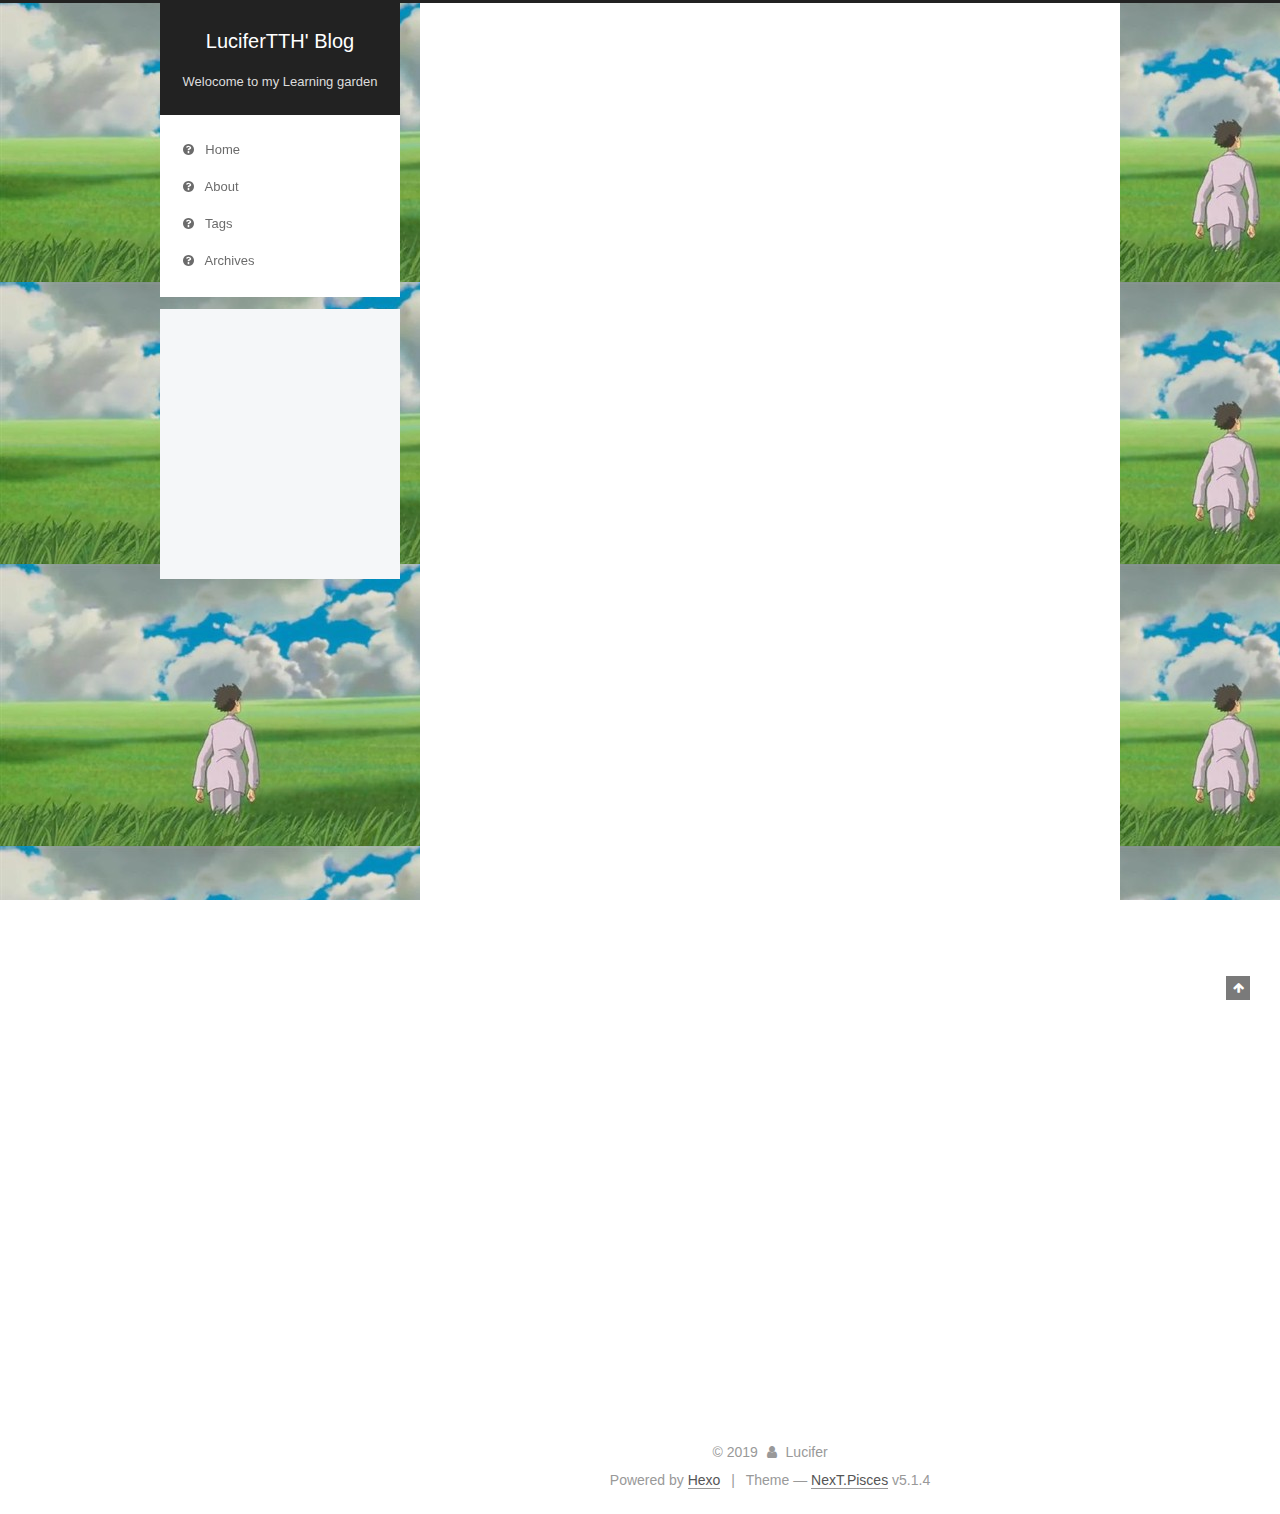
==== commit 21293bc8: "Site updated: 2019-07-15 15:26:37" ====
--- a/index.html
+++ b/index.html
@@ -1,555 +1,770 @@
 <!DOCTYPE html>
-<html>
+
+
+
+  
+
+
+<html class="theme-next pisces use-motion" lang>
 <head><meta name="generator" content="Hexo 3.9.0">
-  <meta charset="utf-8">
-  
-
-  
-  <title>Hexo</title>
-  <meta name="viewport" content="width=device-width, initial-scale=1, maximum-scale=1">
-  <meta property="og:type" content="website">
-<meta property="og:title" content="Hexo">
+  <meta charset="UTF-8">
+<meta http-equiv="X-UA-Compatible" content="IE=edge">
+<meta name="viewport" content="width=device-width, initial-scale=1, maximum-scale=1">
+<meta name="theme-color" content="#222">
+
+
+
+
+
+
+
+
+
+<meta http-equiv="Cache-Control" content="no-transform">
+<meta http-equiv="Cache-Control" content="no-siteapp">
+
+
+
+
+
+
+
+
+
+
+
+
+
+
+
+
+  
+  
+  <link href="/lib/fancybox/source/jquery.fancybox.css?v=2.1.5" rel="stylesheet" type="text/css">
+
+
+
+
+
+
+
+<link href="/lib/font-awesome/css/font-awesome.min.css?v=4.6.2" rel="stylesheet" type="text/css">
+
+<link href="/css/main.css?v=5.1.4" rel="stylesheet" type="text/css">
+
+
+  <link rel="apple-touch-icon" sizes="180x180" href="/images/apple-touch-icon-next.png?v=5.1.4">
+
+
+  <link rel="icon" type="image/png" sizes="32x32" href="/images/favicon-32x32-next.png?v=5.1.4">
+
+
+  <link rel="icon" type="image/png" sizes="16x16" href="/images/favicon-16x16-next.png?v=5.1.4">
+
+
+  <link rel="mask-icon" href="/images/logo.svg?v=5.1.4" color="#222">
+
+
+
+
+
+  <meta name="keywords" content="Hexo, NexT">
+
+
+
+
+
+
+
+
+
+
+<meta property="og:type" content="website">
+<meta property="og:title" content="LuciferTTH&#39; Blog">
 <meta property="og:url" content="http://yoursite.com/index.html">
-<meta property="og:site_name" content="Hexo">
+<meta property="og:site_name" content="LuciferTTH&#39; Blog">
 <meta property="og:locale" content="default">
 <meta name="twitter:card" content="summary">
-<meta name="twitter:title" content="Hexo">
-  
-    <link rel="alternate" href="/atom.xml" title="Hexo" type="application/atom+xml">
-  
-  
-    <link rel="icon" href="/favicon.png">
-  
-  
-    <link href="//fonts.googleapis.com/css?family=Source+Code+Pro" rel="stylesheet" type="text/css">
-  
-  <link rel="stylesheet" href="/css/style.css">
+<meta name="twitter:title" content="LuciferTTH&#39; Blog">
+
+
+
+<script type="text/javascript" id="hexo.configurations">
+  var NexT = window.NexT || {};
+  var CONFIG = {
+    root: '/',
+    scheme: 'Pisces',
+    version: '5.1.4',
+    sidebar: {"position":"left","display":"post","offset":12,"b2t":false,"scrollpercent":false,"onmobile":false},
+    fancybox: true,
+    tabs: true,
+    motion: {"enable":true,"async":false,"transition":{"post_block":"fadeIn","post_header":"slideDownIn","post_body":"slideDownIn","coll_header":"slideLeftIn","sidebar":"slideUpIn"}},
+    duoshuo: {
+      userId: '0',
+      author: 'Author'
+    },
+    algolia: {
+      applicationID: '',
+      apiKey: '',
+      indexName: '',
+      hits: {"per_page":10},
+      labels: {"input_placeholder":"Search for Posts","hits_empty":"We didn't find any results for the search: ${query}","hits_stats":"${hits} results found in ${time} ms"}
+    }
+  };
+</script>
+
+
+
+  <link rel="canonical" href="http://yoursite.com/">
+
+
+
+
+
+  <title>LuciferTTH' Blog</title>
+  
+
+
+
+
+
+
+
+
 </head>
-</html>
-<body>
-  <div id="container">
-    <div id="wrap">
-      <header id="header">
-  <div id="banner"></div>
-  <div id="header-outer" class="outer">
-    <div id="header-title" class="inner">
-      <h1 id="logo-wrap">
-        <a href="/" id="logo">Hexo</a>
-      </h1>
-      
+
+<body itemscope itemtype="http://schema.org/WebPage" lang="default">
+
+  
+  
+    
+  
+
+  <div class="container sidebar-position-left 
+  page-home">
+    <div class="headband"></div>
+
+    <header id="header" class="header" itemscope itemtype="http://schema.org/WPHeader">
+      <div class="header-inner"><div class="site-brand-wrapper">
+  <div class="site-meta ">
+    
+
+    <div class="custom-logo-site-title">
+      <a href="/" class="brand" rel="start">
+        <span class="logo-line-before"><i></i></span>
+        <span class="site-title">LuciferTTH' Blog</span>
+        <span class="logo-line-after"><i></i></span>
+      </a>
     </div>
-    <div id="header-inner" class="inner">
-      <nav id="main-nav">
-        <a id="main-nav-toggle" class="nav-icon"></a>
-        
-          <a class="main-nav-link" href="/">Home</a>
-        
-          <a class="main-nav-link" href="/archives">Archives</a>
-        
-      </nav>
-      <nav id="sub-nav">
-        
-          <a id="nav-rss-link" class="nav-icon" href="/atom.xml" title="RSS Feed"></a>
-        
-        <a id="nav-search-btn" class="nav-icon" title="Search"></a>
-      </nav>
-      <div id="search-form-wrap">
-        <form action="//google.com/search" method="get" accept-charset="UTF-8" class="search-form"><input type="search" name="q" class="search-form-input" placeholder="Search"><button type="submit" class="search-form-submit">&#xF002;</button><input type="hidden" name="sitesearch" value="http://yoursite.com"></form>
-      </div>
+      
+        <p class="site-subtitle">Welocome to my Learning garden</p>
+      
+  </div>
+
+  <div class="site-nav-toggle">
+    <button>
+      <span class="btn-bar"></span>
+      <span class="btn-bar"></span>
+      <span class="btn-bar"></span>
+    </button>
+  </div>
+</div>
+
+<nav class="site-nav">
+  
+
+  
+    <ul id="menu" class="menu">
+      
+        
+        <li class="menu-item menu-item-home">
+          <a href="/" rel="section">
+            
+              <i class="menu-item-icon fa fa-fw fa-question-circle"></i> <br>
+            
+            Home
+          </a>
+        </li>
+      
+        
+        <li class="menu-item menu-item-about">
+          <a href="/about" rel="section">
+            
+              <i class="menu-item-icon fa fa-fw fa-question-circle"></i> <br>
+            
+            About
+          </a>
+        </li>
+      
+        
+        <li class="menu-item menu-item-tags">
+          <a href="/tags" rel="section">
+            
+              <i class="menu-item-icon fa fa-fw fa-question-circle"></i> <br>
+            
+            Tags
+          </a>
+        </li>
+      
+        
+        <li class="menu-item menu-item-archives">
+          <a href="/archives" rel="section">
+            
+              <i class="menu-item-icon fa fa-fw fa-question-circle"></i> <br>
+            
+            Archives
+          </a>
+        </li>
+      
+
+      
+    </ul>
+  
+
+  
+</nav>
+
+
+
+ </div>
+    </header>
+
+    <main id="main" class="main">
+      <div class="main-inner">
+        <div class="content-wrap">
+          <div id="content" class="content">
+            
+  <section id="posts" class="posts-expand">
+    
+      
+
+  
+
+  
+  
+  
+
+  <article class="post post-type-normal" itemscope itemtype="http://schema.org/Article">
+  
+  
+  
+  <div class="post-block">
+    <link itemprop="mainEntityOfPage" href="http://yoursite.com/2019/07/14/Linux系统常用监控工具/">
+
+    <span hidden itemprop="author" itemscope itemtype="http://schema.org/Person">
+      <meta itemprop="name" content="Lucifer">
+      <meta itemprop="description" content>
+      <meta itemprop="image" content="https://www.google.com.hk/url?sa=i&source=images&cd=&cad=rja&uact=8&ved=2ahUKEwjk5NiKlLbjAhVKwosBHT31DY4QjRx6BAgBEAU&url=https%3A%2F%2Fmag.moe%2F49779&psig=AOvVaw234zCRthvM7evhplZZkJsM&ust=1563253693428540">
+    </span>
+
+    <span hidden itemprop="publisher" itemscope itemtype="http://schema.org/Organization">
+      <meta itemprop="name" content="LuciferTTH' Blog">
+    </span>
+
+    
+      <header class="post-header">
+
+        
+        
+          <h1 class="post-title" itemprop="name headline">
+                
+                <a class="post-title-link" href="/2019/07/14/Linux系统常用监控工具/" itemprop="url">Untitled</a></h1>
+        
+
+        <div class="post-meta">
+          <span class="post-time">
+            
+              <span class="post-meta-item-icon">
+                <i class="fa fa-calendar-o"></i>
+              </span>
+              
+                <span class="post-meta-item-text">Posted on</span>
+              
+              <time title="Post created" itemprop="dateCreated datePublished" datetime="2019-07-14T01:48:07+08:00">
+                2019-07-14
+              </time>
+            
+
+            
+
+            
+          </span>
+
+          
+
+          
+            
+          
+
+          
+          
+
+          
+
+          
+
+          
+
+        </div>
+      </header>
+    
+
+    
+    
+    
+    <div class="post-body" itemprop="articleBody">
+
+      
+      
+
+      
+        
+          
+            <h1 id="Linux系统常用监控工具"><a href="#Linux系统常用监控工具" class="headerlink" title="Linux系统常用监控工具"></a>Linux系统常用监控工具</h1>
+          
+        
+      
+    </div>
+    
+    
+    
+
+    
+
+    
+
+    
+
+    <footer class="post-footer">
+      
+
+      
+
+      
+
+      
+      
+        <div class="post-eof"></div>
+      
+    </footer>
+  </div>
+  
+  
+  
+  </article>
+
+
+    
+      
+
+  
+
+  
+  
+  
+
+  <article class="post post-type-normal" itemscope itemtype="http://schema.org/Article">
+  
+  
+  
+  <div class="post-block">
+    <link itemprop="mainEntityOfPage" href="http://yoursite.com/2019/07/14/hello-world/">
+
+    <span hidden itemprop="author" itemscope itemtype="http://schema.org/Person">
+      <meta itemprop="name" content="Lucifer">
+      <meta itemprop="description" content>
+      <meta itemprop="image" content="https://www.google.com.hk/url?sa=i&source=images&cd=&cad=rja&uact=8&ved=2ahUKEwjk5NiKlLbjAhVKwosBHT31DY4QjRx6BAgBEAU&url=https%3A%2F%2Fmag.moe%2F49779&psig=AOvVaw234zCRthvM7evhplZZkJsM&ust=1563253693428540">
+    </span>
+
+    <span hidden itemprop="publisher" itemscope itemtype="http://schema.org/Organization">
+      <meta itemprop="name" content="LuciferTTH' Blog">
+    </span>
+
+    
+      <header class="post-header">
+
+        
+        
+          <h1 class="post-title" itemprop="name headline">
+                
+                <a class="post-title-link" href="/2019/07/14/hello-world/" itemprop="url">Hello World</a></h1>
+        
+
+        <div class="post-meta">
+          <span class="post-time">
+            
+              <span class="post-meta-item-icon">
+                <i class="fa fa-calendar-o"></i>
+              </span>
+              
+                <span class="post-meta-item-text">Posted on</span>
+              
+              <time title="Post created" itemprop="dateCreated datePublished" datetime="2019-07-14T01:00:10+08:00">
+                2019-07-14
+              </time>
+            
+
+            
+
+            
+          </span>
+
+          
+
+          
+            
+          
+
+          
+          
+
+          
+
+          
+
+          
+
+        </div>
+      </header>
+    
+
+    
+    
+    
+    <div class="post-body" itemprop="articleBody">
+
+      
+      
+
+      
+        
+          
+            <p>Welcome to <a href="https://hexo.io/" target="_blank" rel="noopener">Hexo</a>! This is your very first post. Check <a href="https://hexo.io/docs/" target="_blank" rel="noopener">documentation</a> for more info. If you get any problems when using Hexo, you can find the answer in <a href="https://hexo.io/docs/troubleshooting.html" target="_blank" rel="noopener">troubleshooting</a> or you can ask me on <a href="https://github.com/hexojs/hexo/issues" target="_blank" rel="noopener">GitHub</a>.</p>
+<h2 id="Quick-Start"><a href="#Quick-Start" class="headerlink" title="Quick Start"></a>Quick Start</h2><h3 id="Create-a-new-post"><a href="#Create-a-new-post" class="headerlink" title="Create a new post"></a>Create a new post</h3><figure class="highlight bash"><table><tr><td class="gutter"><pre><span class="line">1</span><br></pre></td><td class="code"><pre><span class="line">$ hexo new <span class="string">"My New Post"</span></span><br></pre></td></tr></table></figure>
+
+<p>More info: <a href="https://hexo.io/docs/writing.html" target="_blank" rel="noopener">Writing</a></p>
+<h3 id="Run-server"><a href="#Run-server" class="headerlink" title="Run server"></a>Run server</h3><figure class="highlight bash"><table><tr><td class="gutter"><pre><span class="line">1</span><br></pre></td><td class="code"><pre><span class="line">$ hexo server</span><br></pre></td></tr></table></figure>
+
+<p>More info: <a href="https://hexo.io/docs/server.html" target="_blank" rel="noopener">Server</a></p>
+<h3 id="Generate-static-files"><a href="#Generate-static-files" class="headerlink" title="Generate static files"></a>Generate static files</h3><figure class="highlight bash"><table><tr><td class="gutter"><pre><span class="line">1</span><br></pre></td><td class="code"><pre><span class="line">$ hexo generate</span><br></pre></td></tr></table></figure>
+
+<p>More info: <a href="https://hexo.io/docs/generating.html" target="_blank" rel="noopener">Generating</a></p>
+<h3 id="Deploy-to-remote-sites"><a href="#Deploy-to-remote-sites" class="headerlink" title="Deploy to remote sites"></a>Deploy to remote sites</h3><figure class="highlight bash"><table><tr><td class="gutter"><pre><span class="line">1</span><br></pre></td><td class="code"><pre><span class="line">$ hexo deploy</span><br></pre></td></tr></table></figure>
+
+<p>More info: <a href="https://hexo.io/docs/deployment.html" target="_blank" rel="noopener">Deployment</a></p>
+
+          
+        
+      
+    </div>
+    
+    
+    
+
+    
+
+    
+
+    
+
+    <footer class="post-footer">
+      
+
+      
+
+      
+
+      
+      
+        <div class="post-eof"></div>
+      
+    </footer>
+  </div>
+  
+  
+  
+  </article>
+
+
+    
+  </section>
+
+  
+
+
+          </div>
+          
+
+
+          
+
+        </div>
+        
+          
+  
+  <div class="sidebar-toggle">
+    <div class="sidebar-toggle-line-wrap">
+      <span class="sidebar-toggle-line sidebar-toggle-line-first"></span>
+      <span class="sidebar-toggle-line sidebar-toggle-line-middle"></span>
+      <span class="sidebar-toggle-line sidebar-toggle-line-last"></span>
     </div>
   </div>
-</header>
-      <div class="outer">
-        <section id="main">
-  
-    <article id="post-Linux安装tar-md-xz安装包" class="article article-type-post" itemscope itemprop="blogPost">
-  <div class="article-meta">
-    <a href="/2019/07/15/Linux安装tar-md-xz安装包/" class="article-date">
-  <time datetime="2019-07-15T04:20:40.000Z" itemprop="datePublished">2019-07-15</time>
-</a>
-    
+
+  <aside id="sidebar" class="sidebar">
+    
+    <div class="sidebar-inner">
+
+      
+
+      
+
+      <section class="site-overview-wrap sidebar-panel sidebar-panel-active">
+        <div class="site-overview">
+          <div class="site-author motion-element" itemprop="author" itemscope itemtype="http://schema.org/Person">
+            
+              <img class="site-author-image" itemprop="image" src="https://www.google.com.hk/url?sa=i&source=images&cd=&cad=rja&uact=8&ved=2ahUKEwjk5NiKlLbjAhVKwosBHT31DY4QjRx6BAgBEAU&url=https%3A%2F%2Fmag.moe%2F49779&psig=AOvVaw234zCRthvM7evhplZZkJsM&ust=1563253693428540" alt="Lucifer">
+            
+              <p class="site-author-name" itemprop="name">Lucifer</p>
+              <p class="site-description motion-element" itemprop="description"></p>
+          </div>
+
+          <nav class="site-state motion-element">
+
+            
+              <div class="site-state-item site-state-posts">
+              
+                <a href="/archives">
+              
+                  <span class="site-state-item-count">2</span>
+                  <span class="site-state-item-name">posts</span>
+                </a>
+              </div>
+            
+
+            
+
+            
+
+          </nav>
+
+          
+
+          
+
+          
+          
+
+          
+          
+
+<iframe frameborder="no" border="0" marginwidth="0" marginheight="0" width="330" height="86" src="//music.163.com/outchain/player?type=2&id=27630736&auto=1&height=66"></iframe>
+
+          
+
+        </div>
+      </section>
+
+      
+
+      
+
+    </div>
+  </aside>
+
+
+        
+      </div>
+    </main>
+
+    <footer id="footer" class="footer">
+      <div class="footer-inner">
+        <div class="copyright">&copy; <span itemprop="copyrightYear">2019</span>
+  <span class="with-love">
+    <i class="fa fa-user"></i>
+  </span>
+  <span class="author" itemprop="copyrightHolder">Lucifer</span>
+
+  
+</div>
+
+
+  <div class="powered-by">Powered by <a class="theme-link" target="_blank" href="https://hexo.io">Hexo</a></div>
+
+
+
+  <span class="post-meta-divider">|</span>
+
+
+
+  <div class="theme-info">Theme &mdash; <a class="theme-link" target="_blank" href="https://github.com/iissnan/hexo-theme-next">NexT.Pisces</a> v5.1.4</div>
+
+
+
+
+        
+
+
+
+
+
+
+
+        
+      </div>
+    </footer>
+
+    
+      <div class="back-to-top">
+        <i class="fa fa-arrow-up"></i>
+        
+      </div>
+    
+
+    
+
   </div>
-  <div class="article-inner">
-    
-    
-      <header class="article-header">
-        
-  
-    <h1 itemprop="name">
-      <a class="article-title" href="/2019/07/15/Linux安装tar-md-xz安装包/">Linux安装tar.md.xz安装包</a>
-    </h1>
-  
-
-      </header>
-    
-    <div class="article-entry" itemprop="articleBody">
-      
-        <h1 id="安装tar-xz文件"><a href="#安装tar-xz文件" class="headerlink" title="安装tar.xz文件"></a>安装tar.xz文件</h1><ol>
-<li>自己的安装路径</li>
-</ol>
-<ol start="2">
-<li>解压文件到安装路径<br>‘’’<br>xz -d xxx.tar.xz<br>tar xxx.tar -C-  /installpath/nodejs</li>
-</ol>
-<p>‘’’</p>
-<ol start="3">
-<li>添加环境变量<br>‘’’<br>sudo gedit  /etc/profile<br>export NODE_HOME=/installpath/nodejs.xxx.xx<br>export PATH=$NODE_HOME/bin:$PATH</li>
-</ol>
-<p>‘’’</p>
-<ol start="4">
-<li>刷新环境变量文件，使环境变量生效<br>‘’’<br>sudo   /etc/profile</li>
-</ol>
-<p>‘’’</p>
-<ol start="5">
-<li>检查是否安装成功<br>‘’’<br>node -v</li>
-</ol>
-<p>npm -v</p>
-<p>‘’’</p>
-<ol start="6">
-<li>创建sudo链接<br>‘’’<br>sudo ln -s /usr/local/lib/nodejs/node-$VERSION/bin/node /usr/bin/node<br>sudo ln -s /usr/local/lib/nodejs/node-$VERSION/bin/npm /usr/bin/npm<br>sudo ln -s /usr/local/lib/nodejs/node-$VERSION/bin/npx /usr/bin/npx</li>
-</ol>
-<p>‘’’</p>
-
-      
-    </div>
-    <footer class="article-footer">
-      <a data-url="http://yoursite.com/2019/07/15/Linux安装tar-md-xz安装包/" data-id="cjy3vuwtl0000oglkoxv9n6bi" class="article-share-link">Share</a>
-      
-      
-    </footer>
-  </div>
-  
-</article>
-
-
-  
-    <article id="post-ubuntu18-04-安装Git" class="article article-type-post" itemscope itemprop="blogPost">
-  <div class="article-meta">
-    <a href="/2019/07/15/ubuntu18-04-安装Git/" class="article-date">
-  <time datetime="2019-07-15T04:16:31.000Z" itemprop="datePublished">2019-07-15</time>
-</a>
-    
-  </div>
-  <div class="article-inner">
-    
-    
-      <header class="article-header">
-        
-  
-    <h1 itemprop="name">
-      <a class="article-title" href="/2019/07/15/ubuntu18-04-安装Git/">ubuntu18.04 安装Git</a>
-    </h1>
-  
-
-      </header>
-    
-    <div class="article-entry" itemprop="articleBody">
-      
-        <h1 id="在ubutun-18-04-安装-Git"><a href="#在ubutun-18-04-安装-Git" class="headerlink" title="在ubutun 18.04 安装 Git"></a>在ubutun 18.04 安装 Git</h1><ol>
-<li><p>首先确保自己的系统和apt包列表完全更新</p>
-<figure class="highlight plain"><table><tr><td class="gutter"><pre><span class="line">1</span><br><span class="line">2</span><br></pre></td><td class="code"><pre><span class="line">sudo apt-get update -y</span><br><span class="line">sudo apt-get upgrade -y</span><br></pre></td></tr></table></figure>
-</li>
-<li><p>在Ubutun 18.04 上安装Git</p>
-<figure class="highlight plain"><table><tr><td class="gutter"><pre><span class="line">1</span><br><span class="line">2</span><br></pre></td><td class="code"><pre><span class="line">sudo apt install git</span><br><span class="line">git --version # 查看git的版本</span><br></pre></td></tr></table></figure>
-</li>
-<li><p>在Ubutun上配置Git</p>
-<figure class="highlight plain"><table><tr><td class="gutter"><pre><span class="line">1</span><br><span class="line">2</span><br><span class="line">3</span><br></pre></td><td class="code"><pre><span class="line">git config --global user.name &quot;Richard_H&quot;</span><br><span class="line">git config --global uer.email &quot;root@Richard_H.net&quot;</span><br><span class="line">git config --list # 验证更改</span><br></pre></td></tr></table></figure>
-</li>
-<li><p>更多命令行选项</p>
-<figure class="highlight plain"><table><tr><td class="gutter"><pre><span class="line">1</span><br><span class="line">2</span><br><span class="line">3</span><br><span class="line">4</span><br><span class="line">5</span><br><span class="line">6</span><br></pre></td><td class="code"><pre><span class="line">git ---help</span><br><span class="line">用法：git [--version] [--help] [-C &lt;path&gt;] [-c &lt;键名&gt;=&lt;值&gt;]</span><br><span class="line">           [--exec-path[=&lt;路径&gt;]] [--html-path] [--man-path] [--info-path]</span><br><span class="line">           [-p | --paginate | --no-pager] [--no-replace-objects] [--bare]</span><br><span class="line">           [--git-dir=&lt;路径&gt;] [--work-tree=&lt;路径&gt;] [--namespace=&lt;名称&gt;]</span><br><span class="line">           &lt;命令&gt; [&lt;参数&gt;]</span><br></pre></td></tr></table></figure>
-</li>
-<li><p>各种场合常见的 Git 命令：</p>
-</li>
-</ol>
-<ul>
-<li><p>开始一个工作区（参见：git help tutorial）<br> clone      克隆一个仓库到一个新目录<br> init       创建一个空的 Git 仓库或重新初始化一个已存在的仓库</p>
-</li>
-<li><p>在当前变更上工作（参见：git help everyday）<br> add        添加文件内容至索引<br> mv         移动或重命名一个文件、目录或符号链接<br> reset      重置当前 HEAD 到指定状态<br> rm         从工作区和索引中删除文件</p>
-</li>
-<li><p>检查历史和状态（参见：git help revisions）<br> bisect     通过二分查找定位引入 bug 的提交<br> grep       输出和模式匹配的行<br> log        显示提交日志<br> show       显示各种类型的对象<br> status     显示工作区状态</p>
-</li>
-<li><p>扩展、标记和调校您的历史记录<br> branch     列出、创建或删除分支<br> checkout   切换分支或恢复工作区文件<br> commit     记录变更到仓库<br> diff       显示提交之间、提交和工作区之间等的差异<br> merge      合并两个或更多开发历史<br> rebase     在另一个分支上重新应用提交<br> tag        创建、列出、删除或校验一个 GPG 签名的标签对象</p>
-</li>
-<li><p>协同（参见：git help workflows）<br> fetch      从另外一个仓库下载对象和引用<br> pull       获取并整合另外的仓库或一个本地分支<br> push       更新远程引用和相关的对象</p>
-</li>
-</ul>
-<p>命令 ‘git help -a’ 和 ‘git help -g’ 显示可用的子命令和一些概念帮助。<br>查看 ‘git help &lt;命令&gt;’ 或 ‘git help &lt;概念&gt;’ 以获取给定子命令或概念的帮助。</p>
-<ol start="6">
-<li>git入门<br>在使用git之前需要建立一个仓库repository，可以使用一个已经存在的目录作为仓库或者创建一个空目录<figure class="highlight plain"><table><tr><td class="gutter"><pre><span class="line">1</span><br></pre></td><td class="code"><pre><span class="line">git init [目录]</span><br></pre></td></tr></table></figure>
-</li>
-</ol>
-<ul>
-<li>与远程库做关联<figure class="highlight plain"><table><tr><td class="gutter"><pre><span class="line">1</span><br><span class="line">2</span><br><span class="line">3</span><br></pre></td><td class="code"><pre><span class="line">git remote origin [github网址]</span><br><span class="line">``</span><br><span class="line">或我们先从服务器克隆一个库并上传。</span><br></pre></td></tr></table></figure>
-
-</li>
-</ul>
-<p>git clone ssh://example.com/~/www/project.git<br>``</p>
-<ul>
-<li><p>查看关联的远程库</p>
-<figure class="highlight plain"><table><tr><td class="gutter"><pre><span class="line">1</span><br></pre></td><td class="code"><pre><span class="line">git remote -v</span><br></pre></td></tr></table></figure>
-</li>
-<li><p>修改放入本地库的文件</p>
-<figure class="highlight plain"><table><tr><td class="gutter"><pre><span class="line">1</span><br><span class="line">2</span><br></pre></td><td class="code"><pre><span class="line">git add 文件名</span><br><span class="line">commit -m “修改说明”</span><br></pre></td></tr></table></figure>
-
-</li>
-</ul>
-<p>git commit -m “Adding files” # 如果您不使用-m，会出现编辑器来让你写自己的注释信息。<br>当我们修改了很多文件，而不想每一个都add，想commit自动来提交本地修改，我们可以使用-a标识<br>git commit -a -m “Changed some files” # 千万注意，-a不会造成新文件被提交，只能修改</p>
-<ul>
-<li><p>推送修改</p>
-<figure class="highlight plain"><table><tr><td class="gutter"><pre><span class="line">1</span><br></pre></td><td class="code"><pre><span class="line">git push origin master</span><br></pre></td></tr></table></figure>
-</li>
-<li><p>拉取修改</p>
-<figure class="highlight plain"><table><tr><td class="gutter"><pre><span class="line">1</span><br></pre></td><td class="code"><pre><span class="line">git pull</span><br></pre></td></tr></table></figure>
-</li>
-<li><p>删除 rm</p>
-<figure class="highlight plain"><table><tr><td class="gutter"><pre><span class="line">1</span><br></pre></td><td class="code"><pre><span class="line">git rm filename</span><br></pre></td></tr></table></figure>
-</li>
-<li><p>分支与合并<br>分支 在本地完成、速度快。创建一个分支，branch命令</p>
-<figure class="highlight plain"><table><tr><td class="gutter"><pre><span class="line">1</span><br></pre></td><td class="code"><pre><span class="line">git branch test</span><br></pre></td></tr></table></figure>
-
-</li>
-</ul>
-<p>branch不会将我们带入分支，只是创建了一个分支。我们需要使用checkout命令来更改分支</p>
-<figure class="highlight plain"><table><tr><td class="gutter"><pre><span class="line">1</span><br></pre></td><td class="code"><pre><span class="line">git checkout test</span><br></pre></td></tr></table></figure>
-
-<p>第一个分支，或主分支，被称为“master”</p>
-<figure class="highlight plain"><table><tr><td class="gutter"><pre><span class="line">1</span><br></pre></td><td class="code"><pre><span class="line">git checkout master</span><br></pre></td></tr></table></figure>
-
-<p>对于其他分支的更改不会反应在主分支上。如果想将更改提交到主分支，则需要切换回master分支，然后使用合并</p>
-<figure class="highlight plain"><table><tr><td class="gutter"><pre><span class="line">1</span><br><span class="line">2</span><br></pre></td><td class="code"><pre><span class="line">git checkout master</span><br><span class="line">git merge test</span><br></pre></td></tr></table></figure>
-
-<p>删除分支</p>
-<figure class="highlight plain"><table><tr><td class="gutter"><pre><span class="line">1</span><br></pre></td><td class="code"><pre><span class="line">git branch -d test</span><br></pre></td></tr></table></figure>
-
-
-      
-    </div>
-    <footer class="article-footer">
-      <a data-url="http://yoursite.com/2019/07/15/ubuntu18-04-安装Git/" data-id="cjy3vuwts0003oglkdfm1gt95" class="article-share-link">Share</a>
-      
-      
-    </footer>
-  </div>
-  
-</article>
-
-
-  
-    <article id="post-ubuntu18-04-安装-R3-6" class="article article-type-post" itemscope itemprop="blogPost">
-  <div class="article-meta">
-    <a href="/2019/07/15/ubuntu18-04-安装-R3-6/" class="article-date">
-  <time datetime="2019-07-15T04:15:07.000Z" itemprop="datePublished">2019-07-15</time>
-</a>
-    
-  </div>
-  <div class="article-inner">
-    
-    
-      <header class="article-header">
-        
-  
-    <h1 itemprop="name">
-      <a class="article-title" href="/2019/07/15/ubuntu18-04-安装-R3-6/">ubuntu18.04 安装 R3.6</a>
-    </h1>
-  
-
-      </header>
-    
-    <div class="article-entry" itemprop="articleBody">
-      
-        <h1 id="ubuntu18-04-安装-R-3-6"><a href="#ubuntu18-04-安装-R-3-6" class="headerlink" title="ubuntu18.04 安装 R 3.6"></a>ubuntu18.04 安装 R 3.6</h1><ol>
-<li><p>删除以前安装的旧版R</p>
-<figure class="highlight r"><table><tr><td class="gutter"><pre><span class="line">1</span><br><span class="line">2</span><br><span class="line">3</span><br></pre></td><td class="code"><pre><span class="line">sudo apt purge r-base* r-recommended r-cran-* </span><br><span class="line">sudo apt autoremove</span><br><span class="line">sudo apt update</span><br></pre></td></tr></table></figure>
-</li>
-<li><p>添加软件源<br>在网上搜索CRAN找到清华镜像的READ</p>
-<figure class="highlight plain"><table><tr><td class="gutter"><pre><span class="line">1</span><br></pre></td><td class="code"><pre><span class="line">sudo gedit /etc/apt/sources.list</span><br></pre></td></tr></table></figure>
-
-</li>
-</ol>
-<p>在末尾添加</p>
-<figure class="highlight plain"><table><tr><td class="gutter"><pre><span class="line">1</span><br></pre></td><td class="code"><pre><span class="line">deb https://cloud.r-project.org/bin/linux/ubuntu disco-cran35/</span><br></pre></td></tr></table></figure>
-
-<ol start="3">
-<li>新软件源并安装R<figure class="highlight plain"><table><tr><td class="gutter"><pre><span class="line">1</span><br><span class="line">2</span><br><span class="line">3</span><br></pre></td><td class="code"><pre><span class="line">sudo apt-get update</span><br><span class="line">sudo apt-get install r-base</span><br><span class="line">sudo apt-get install r-base-dev</span><br></pre></td></tr></table></figure>
-
-</li>
-</ol>
-
-      
-    </div>
-    <footer class="article-footer">
-      <a data-url="http://yoursite.com/2019/07/15/ubuntu18-04-安装-R3-6/" data-id="cjy3vuwtt0004oglkpmfjpw5k" class="article-share-link">Share</a>
-      
-      
-    </footer>
-  </div>
-  
-</article>
-
-
-  
-    <article id="post-（R语言实战—附录F）处理大数据集" class="article article-type-post" itemscope itemprop="blogPost">
-  <div class="article-meta">
-    <a href="/2019/07/15/（R语言实战—附录F）处理大数据集/" class="article-date">
-  <time datetime="2019-07-15T04:12:47.000Z" itemprop="datePublished">2019-07-15</time>
-</a>
-    
-  </div>
-  <div class="article-inner">
-    
-    
-      <header class="article-header">
-        
-  
-    <h1 itemprop="name">
-      <a class="article-title" href="/2019/07/15/（R语言实战—附录F）处理大数据集/">（R语言实战—附录F）处理大数据集 </a>
-    </h1>
-  
-
-      </header>
-    
-    <div class="article-entry" itemprop="articleBody">
-      
-        <h1 id="附录F-R语言处理大数据集"><a href="#附录F-R语言处理大数据集" class="headerlink" title="附录F R语言处理大数据集"></a>附录F R语言处理大数据集</h1><p>R将所有对象存储在虚拟内存中，对于大部分人而言，这种设计可以带来很好的交互体验，但是如果要处理大型的数据集，就会影像程序的运行速度，带来和内存相关的错误。</p>
-<p>具体的内存限制取决于R的版本（32位或64位）和所使用的操作系统。出现<code>cannot allocate vector of size</code>开头的错误信息则表示超过了内存地址的限制。</p>
-<p>在处理大数据集时，尽可能地使用64位版，详见<code>?Memory</code></p>
-<p>在处理大数据集时，要考虑三个问题：<br>    -  高效执行程序<br>    - 将数据保存到外部避免内存问题<br>    - 用有针对性的统计方法高效地分析海量数据</p>
-<h2 id="高效程序设计"><a href="#高效程序设计" class="headerlink" title="高效程序设计"></a>高效程序设计</h2><p>下面是在处理大型数据集时，有助于提升性能的程序设计建议</p>
-<ul>
-<li>尽可能做向量化计算。用R内建的函数来处理向量、矩阵和列表（例如ifelse、colMeans和rowSums），而且要尽量避免使用循环（for和while）</li>
-<li>用矩阵而不是数据框（矩阵更轻量级）</li>
-<li>在使用read.table()系列函数讲外部数据读取到数据框中时，显式地指定colClasses和nrows，设置<code>comment.char = &quot;&quot;</code>，并用<code>&quot;NULL&quot;</code>表明不需要的列。这可以降低内存的使用量，显著提高处理速度。在将外部数据读入矩阵时，可以用scan()函数。</li>
-<li>正确地初始化对象的大小，而不是通过附加值增大较小的对象</li>
-<li>并行化处理重复、独立和数值密集的任务</li>
-<li>在完整的数据集上运行程序之前，先用数据的子集测试程序，以便优化代码并消除bug。</li>
-<li>删除临时对象和不需要的对象。调用<code>rm(list=ls())</code>会从内存中删除所有的对象，得到一个干净的环境。要删除待定的对象，可以用<code>rm(object)</code>。删除较大对象之后，调用<code>gc()</code>会初始化垃圾回收，保存从内存中清除这些对象。</li>
-<li>Jeromy Anglim在博客文章中“Memory Management in R: A Few Tips and Tricks”(jeromyanglim.blogspot.com)中介绍了<code>.ls.objects()</code>函数，它可以使工作空间中的所有对象按大小（MB）排列。这个函数可以找到内存消耗较大的用户。</li>
-<li>测试程序中的每个函数所消耗的时间。 用Rprof()和summaryRprof()函数就可以完成这个测试。system.time()函数也能用得上。profr和prooftools包提供用于分析测试结果的函数。</li>
-<li>使用编译的外部例行程序来加速程序运行。Rcpp包可以将R对象转换成C++函数；如果需要更加优化的子程序，还可以转换回来。</li>
-</ul>
-<p>在处理大数据集时，提高代码性能只能走到这一步。在遇到内存限制时，我们还可以将数据保存到外部存储器中，并使用特殊的分析方法。</p>
-<h2 id="在内存之外存储数据"><a href="#在内存之外存储数据" class="headerlink" title="在内存之外存储数据"></a>在内存之外存储数据</h2><p>有好几个包可以将数据存储在R的主内存之外。主要的方法是将数据存储在外部数据库中，或是硬盘上的二进制文件中，然后再按需要访问其中的某个部分。</p>
-<table>
-<thead>
-<tr>
-<th align="left">包</th>
-<th align="left">描述</th>
-</tr>
-</thead>
-<tbody><tr>
-<td align="left">bigmemory</td>
-<td align="left">支持大型矩阵的创建、存储、访问和操作。矩阵可以分配在共享内存和内存映射文件中</td>
-</tr>
-<tr>
-<td align="left">ff</td>
-<td align="left">提供了一种数据结构，可以将数据保存在硬盘上，但用起来却像是在内存中</td>
-</tr>
-<tr>
-<td align="left">filehash</td>
-<td align="left">实现了一个简单的key-value数据库，用字符串的键值关联到硬盘上存储的数据值</td>
-</tr>
-<tr>
-<td align="left">ncdf, ncdf4</td>
-<td align="left">提供Unidate netCDF数据文件的接口</td>
-</tr>
-<tr>
-<td align="left">RODBC, RMySQL, ROracle, RPostgreSQL, RSQLite</td>
-<td align="left">这些包每一个都可用于访问相应的外部关系型数据库管理系统</td>
-</tr>
-</tbody></table>
-<p>上面介绍的这些包都可用于解决R在保存数据时的内存限制问题。不过，在分析大数据集时，还需要专门的方法在可接受的时间内完成分析。下面会介绍其中最有用的一些。</p>
-<h2 id="用于大数据的分析包"><a href="#用于大数据的分析包" class="headerlink" title="用于大数据的分析包"></a>用于大数据的分析包</h2><p>R有如下几个用于分析大型数据集的包。</p>
-<ul>
-<li>biglm和speedglm包能以内存高效的方式实现大型数据集的线性模型拟合和广义线性模型拟合。</li>
-<li>有好几个包是用来分析bigmemory包生成的大型矩阵的。 biganalytics包提供了K均值聚类、列统计和一个biglm的封装。 bigtabulate包提供了table()、 split()和tapply()功能； bigalgebra包提供了高级的线性代数函数。</li>
-<li>biglars包跟ff配合使用，为在内存中无法放置的大数据提供了最小角回归（ least-angle regression）、 lasso和逐步回归分析</li>
-<li>data.table包提供了data.frame的增强版，包括更快的聚集，更快的有序、重叠范围联接，以及更快根据参考组（无副本）进行列相加、修改和删除。我们可以使用带有大型数据集的data.table结构（例如，内存100GB），它与任意期望得到数据框的R函数都兼容。</li>
-</ul>
-<h2 id="超大数据的全面解决方案"><a href="#超大数据的全面解决方案" class="headerlink" title="超大数据的全面解决方案"></a>超大数据的全面解决方案</h2><p>至少有五个项目旨在方便地使用R来处理TB级数据集，其中有三个是免费开源的（ RHIPE、RHadoop和pbdr），另外两个是商业产品（ Revolution R Enterprise、 RevoScaleR和Oracle R Enterprise）。每个均需要对高性能计算有一定的了解。</p>
-<ul>
-<li><p>RHIPE包（ <a href="http://www.datadr.org）提供了将R和Hadoop（一个基于Java的免费软件架构，用于在分布式环境下处理大数据）深度融合的编程环境。该包的作者还开发了其他的软件，提供了对于非常大的数据集进行“分裂与重组”和数据可视化方法。" target="_blank" rel="noopener">http://www.datadr.org）提供了将R和Hadoop（一个基于Java的免费软件架构，用于在分布式环境下处理大数据）深度融合的编程环境。该包的作者还开发了其他的软件，提供了对于非常大的数据集进行“分裂与重组”和数据可视化方法。</a></p>
-</li>
-<li><p>RHadoop项目提供了R包封装的集合，用于管理和分析Hadoop上的数据。 rmr包在R内部提供了Hadoop的MapReduce功能， rhdfs和rhbase包支持HDFS文件系统和HBASE数据存储上的访问。维基（ <a href="https://github.com/RevolutionAnalytics/RHadoop/wiki）上介绍了该项目并提供了相关教程。需要注意的是RHadoop包必须从GitHub上而不是CRAN上安装" target="_blank" rel="noopener">https://github.com/RevolutionAnalytics/RHadoop/wiki）上介绍了该项目并提供了相关教程。需要注意的是RHadoop包必须从GitHub上而不是CRAN上安装</a></p>
-</li>
-<li><p>pbdR（ programming with big data in R）项目通过一个简单的界面到达可扩展、高性能的库（如MPI、 ScaLAPACK和netCDF4），使其能够在R中进行高级别的数据并行运算。 pbdR软件在大规模计算集群上还支持单线程多数据（ SPMD）模型。可以通过访问<a href="http://r-pbd.org/了解详细信息。" target="_blank" rel="noopener">http://r-pbd.org/了解详细信息。</a></p>
-</li>
-</ul>
-
-      
-    </div>
-    <footer class="article-footer">
-      <a data-url="http://yoursite.com/2019/07/15/（R语言实战—附录F）处理大数据集/" data-id="cjy3vuwu60005oglk50ubql4x" class="article-share-link">Share</a>
-      
-      
-    </footer>
-  </div>
-  
-</article>
-
-
-  
-    <article id="post-Linux系统常用监控工具" class="article article-type-post" itemscope itemprop="blogPost">
-  <div class="article-meta">
-    <a href="/2019/07/14/Linux系统常用监控工具/" class="article-date">
-  <time datetime="2019-07-13T17:48:07.019Z" itemprop="datePublished">2019-07-14</time>
-</a>
-    
-  </div>
-  <div class="article-inner">
-    
-    
-    <div class="article-entry" itemprop="articleBody">
-      
-        <h1 id="Linux系统常用监控工具"><a href="#Linux系统常用监控工具" class="headerlink" title="Linux系统常用监控工具"></a>Linux系统常用监控工具</h1>
-      
-    </div>
-    <footer class="article-footer">
-      <a data-url="http://yoursite.com/2019/07/14/Linux系统常用监控工具/" data-id="cjy3vuwtr0002oglkxourrofd" class="article-share-link">Share</a>
-      
-      
-    </footer>
-  </div>
-  
-</article>
-
-
-  
-    <article id="post-hello-world" class="article article-type-post" itemscope itemprop="blogPost">
-  <div class="article-meta">
-    <a href="/2019/07/14/hello-world/" class="article-date">
-  <time datetime="2019-07-13T17:00:10.191Z" itemprop="datePublished">2019-07-14</time>
-</a>
-    
-  </div>
-  <div class="article-inner">
-    
-    
-      <header class="article-header">
-        
-  
-    <h1 itemprop="name">
-      <a class="article-title" href="/2019/07/14/hello-world/">Hello World</a>
-    </h1>
-  
-
-      </header>
-    
-    <div class="article-entry" itemprop="articleBody">
-      
-        <p>Welcome to <a href="https://hexo.io/" target="_blank" rel="noopener">Hexo</a>! This is your very first post. Check <a href="https://hexo.io/docs/" target="_blank" rel="noopener">documentation</a> for more info. If you get any problems when using Hexo, you can find the answer in <a href="https://hexo.io/docs/troubleshooting.html" target="_blank" rel="noopener">troubleshooting</a> or you can ask me on <a href="https://github.com/hexojs/hexo/issues" target="_blank" rel="noopener">GitHub</a>.</p>
-<h2 id="Quick-Start"><a href="#Quick-Start" class="headerlink" title="Quick Start"></a>Quick Start</h2><h3 id="Create-a-new-post"><a href="#Create-a-new-post" class="headerlink" title="Create a new post"></a>Create a new post</h3><figure class="highlight bash"><table><tr><td class="gutter"><pre><span class="line">1</span><br></pre></td><td class="code"><pre><span class="line">$ hexo new <span class="string">"My New Post"</span></span><br></pre></td></tr></table></figure>
-
-<p>More info: <a href="https://hexo.io/docs/writing.html" target="_blank" rel="noopener">Writing</a></p>
-<h3 id="Run-server"><a href="#Run-server" class="headerlink" title="Run server"></a>Run server</h3><figure class="highlight bash"><table><tr><td class="gutter"><pre><span class="line">1</span><br></pre></td><td class="code"><pre><span class="line">$ hexo server</span><br></pre></td></tr></table></figure>
-
-<p>More info: <a href="https://hexo.io/docs/server.html" target="_blank" rel="noopener">Server</a></p>
-<h3 id="Generate-static-files"><a href="#Generate-static-files" class="headerlink" title="Generate static files"></a>Generate static files</h3><figure class="highlight bash"><table><tr><td class="gutter"><pre><span class="line">1</span><br></pre></td><td class="code"><pre><span class="line">$ hexo generate</span><br></pre></td></tr></table></figure>
-
-<p>More info: <a href="https://hexo.io/docs/generating.html" target="_blank" rel="noopener">Generating</a></p>
-<h3 id="Deploy-to-remote-sites"><a href="#Deploy-to-remote-sites" class="headerlink" title="Deploy to remote sites"></a>Deploy to remote sites</h3><figure class="highlight bash"><table><tr><td class="gutter"><pre><span class="line">1</span><br></pre></td><td class="code"><pre><span class="line">$ hexo deploy</span><br></pre></td></tr></table></figure>
-
-<p>More info: <a href="https://hexo.io/docs/deployment.html" target="_blank" rel="noopener">Deployment</a></p>
-
-      
-    </div>
-    <footer class="article-footer">
-      <a data-url="http://yoursite.com/2019/07/14/hello-world/" data-id="cjy3vuwtp0001oglkmhhqgv67" class="article-share-link">Share</a>
-      
-      
-    </footer>
-  </div>
-  
-</article>
-
-
-  
-
-
-</section>
-        
-          <aside id="sidebar">
-  
-    
-
-  
-    
-
-  
-    
-  
-    
-  <div class="widget-wrap">
-    <h3 class="widget-title">Archives</h3>
-    <div class="widget">
-      <ul class="archive-list"><li class="archive-list-item"><a class="archive-list-link" href="/archives/2019/07/">July 2019</a></li></ul>
-    </div>
-  </div>
-
-
-  
-    
-  <div class="widget-wrap">
-    <h3 class="widget-title">Recent Posts</h3>
-    <div class="widget">
-      <ul>
-        
-          <li>
-            <a href="/2019/07/15/Linux安装tar-md-xz安装包/">Linux安装tar.md.xz安装包</a>
-          </li>
-        
-          <li>
-            <a href="/2019/07/15/ubuntu18-04-安装Git/">ubuntu18.04 安装Git</a>
-          </li>
-        
-          <li>
-            <a href="/2019/07/15/ubuntu18-04-安装-R3-6/">ubuntu18.04 安装 R3.6</a>
-          </li>
-        
-          <li>
-            <a href="/2019/07/15/（R语言实战—附录F）处理大数据集/">（R语言实战—附录F）处理大数据集 </a>
-          </li>
-        
-          <li>
-            <a href="/2019/07/14/Linux系统常用监控工具/">(no title)</a>
-          </li>
-        
-      </ul>
-    </div>
-  </div>
-
-  
-</aside>
-        
-      </div>
-      <footer id="footer">
-  
-  <div class="outer">
-    <div id="footer-info" class="inner">
-      &copy; 2019 John Doe<br>
-      Powered by <a href="http://hexo.io/" target="_blank">Hexo</a>
-    </div>
-  </div>
-</footer>
-    </div>
-    <nav id="mobile-nav">
-  
-    <a href="/" class="mobile-nav-link">Home</a>
-  
-    <a href="/archives" class="mobile-nav-link">Archives</a>
-  
-</nav>
-    
-
-<script src="//ajax.googleapis.com/ajax/libs/jquery/2.0.3/jquery.min.js"></script>
-
-
-  <link rel="stylesheet" href="/fancybox/jquery.fancybox.css">
-  <script src="/fancybox/jquery.fancybox.pack.js"></script>
-
-
-<script src="/js/script.js"></script>
-
-
-
-  </div>
+
+  
+
+<script type="text/javascript">
+  if (Object.prototype.toString.call(window.Promise) !== '[object Function]') {
+    window.Promise = null;
+  }
+</script>
+
+
+
+
+
+
+
+
+
+  
+
+
+
+
+
+
+
+
+
+
+
+
+  
+  
+    <script type="text/javascript" src="/lib/jquery/index.js?v=2.1.3"></script>
+  
+
+  
+  
+    <script type="text/javascript" src="/lib/fastclick/lib/fastclick.min.js?v=1.0.6"></script>
+  
+
+  
+  
+    <script type="text/javascript" src="/lib/jquery_lazyload/jquery.lazyload.js?v=1.9.7"></script>
+  
+
+  
+  
+    <script type="text/javascript" src="/lib/velocity/velocity.min.js?v=1.2.1"></script>
+  
+
+  
+  
+    <script type="text/javascript" src="/lib/velocity/velocity.ui.min.js?v=1.2.1"></script>
+  
+
+  
+  
+    <script type="text/javascript" src="/lib/fancybox/source/jquery.fancybox.pack.js?v=2.1.5"></script>
+  
+
+
+  
+
+
+  <script type="text/javascript" src="/js/src/utils.js?v=5.1.4"></script>
+
+  <script type="text/javascript" src="/js/src/motion.js?v=5.1.4"></script>
+
+
+
+  
+  
+
+
+  <script type="text/javascript" src="/js/src/affix.js?v=5.1.4"></script>
+
+  <script type="text/javascript" src="/js/src/schemes/pisces.js?v=5.1.4"></script>
+
+
+
+  
+
+  
+
+
+  <script type="text/javascript" src="/js/src/bootstrap.js?v=5.1.4"></script>
+
+
+
+  
+
+
+  
+
+
+
+
+	
+
+
+
+
+
+  
+
+
+
+
+
+  
+
+
+
+
+
+
+
+
+
+
+
+
+  
+
+
+
+
+
+  
+
+  
+
+  
+
+  
+  
+
+  
+
+  
+
+  
+
 </body>
-</html>+</html>
--- a/css/main.css
+++ b/css/main.css
@@ -0,0 +1,2997 @@
+/* normalize.css v3.0.2 | MIT License | git.io/normalize */
+html {
+  font-family: sans-serif; /* 1 */
+  -ms-text-size-adjust: 100%; /* 2 */
+  -webkit-text-size-adjust: 100%; /* 2 */
+}
+body {
+  margin: 0;
+}
+article,
+aside,
+details,
+figcaption,
+figure,
+footer,
+header,
+hgroup,
+main,
+menu,
+nav,
+section,
+summary {
+  display: block;
+}
+audio,
+canvas,
+progress,
+video {
+  display: inline-block; /* 1 */
+  vertical-align: baseline; /* 2 */
+}
+audio:not([controls]) {
+  display: none;
+  height: 0;
+}
+[hidden],
+template {
+  display: none;
+}
+a {
+  background-color: transparent;
+}
+a:active,
+a:hover {
+  outline: 0;
+}
+abbr[title] {
+  border-bottom: 1px dotted;
+}
+b,
+strong {
+  font-weight: bold;
+}
+dfn {
+  font-style: italic;
+}
+h1 {
+  font-size: 2em;
+  margin: 0.67em 0;
+}
+mark {
+  background: #ff0;
+  color: #000;
+}
+small {
+  font-size: 80%;
+}
+sub,
+sup {
+  font-size: 75%;
+  line-height: 0;
+  position: relative;
+  vertical-align: baseline;
+}
+sup {
+  top: -0.5em;
+}
+sub {
+  bottom: -0.25em;
+}
+img {
+  border: 0;
+}
+svg:not(:root) {
+  overflow: hidden;
+}
+figure {
+  margin: 1em 40px;
+}
+hr {
+  -moz-box-sizing: content-box;
+  box-sizing: content-box;
+  height: 0;
+}
+pre {
+  overflow: auto;
+}
+code,
+kbd,
+pre,
+samp {
+  font-family: monospace, monospace;
+  font-size: 1em;
+}
+button,
+input,
+optgroup,
+select,
+textarea {
+  color: inherit; /* 1 */
+  font: inherit; /* 2 */
+  margin: 0; /* 3 */
+}
+button {
+  overflow: visible;
+}
+button,
+select {
+  text-transform: none;
+}
+button,
+html input[type="button"],
+input[type="reset"],
+input[type="submit"] {
+  -webkit-appearance: button; /* 2 */
+  cursor: pointer; /* 3 */
+}
+button[disabled],
+html input[disabled] {
+  cursor: default;
+}
+button::-moz-focus-inner,
+input::-moz-focus-inner {
+  border: 0;
+  padding: 0;
+}
+input {
+  line-height: normal;
+}
+input[type="checkbox"],
+input[type="radio"] {
+  box-sizing: border-box; /* 1 */
+  padding: 0; /* 2 */
+}
+input[type="number"]::-webkit-inner-spin-button,
+input[type="number"]::-webkit-outer-spin-button {
+  height: auto;
+}
+input[type="search"] {
+  -webkit-appearance: textfield; /* 1 */
+  -moz-box-sizing: content-box;
+  -webkit-box-sizing: content-box; /* 2 */
+  box-sizing: content-box;
+}
+input[type="search"]::-webkit-search-cancel-button,
+input[type="search"]::-webkit-search-decoration {
+  -webkit-appearance: none;
+}
+fieldset {
+  border: 1px solid #c0c0c0;
+  margin: 0 2px;
+  padding: 0.35em 0.625em 0.75em;
+}
+legend {
+  border: 0; /* 1 */
+  padding: 0; /* 2 */
+}
+textarea {
+  overflow: auto;
+}
+optgroup {
+  font-weight: bold;
+}
+table {
+  border-collapse: collapse;
+  border-spacing: 0;
+}
+td,
+th {
+  padding: 0;
+}
+::selection {
+  background: #262a30;
+  color: #fff;
+}
+body {
+  position: relative;
+  font-family: 'Lato', "PingFang SC", "Microsoft YaHei", sans-serif;
+  font-size: 14px;
+  line-height: 2;
+  color: #555;
+  background: #f5f7f9;
+}
+@media (max-width: 767px) {
+  body {
+    padding-right: 0 !important;
+  }
+}
+@media (min-width: 768px) and (max-width: 991px) {
+  body {
+    padding-right: 0 !important;
+  }
+}
+@media (min-width: 1600px) {
+  body {
+    font-size: 16px;
+  }
+}
+h1,
+h2,
+h3,
+h4,
+h5,
+h6 {
+  margin: 0;
+  padding: 0;
+  font-weight: bold;
+  line-height: 1.5;
+  font-family: 'Lato', "PingFang SC", "Microsoft YaHei", sans-serif;
+}
+h2,
+h3,
+h4,
+h5,
+h6 {
+  margin: 20px 0 15px;
+}
+h1 {
+  font-size: 22px;
+}
+@media (max-width: 767px) {
+  h1 {
+    font-size: 18px;
+  }
+}
+h2 {
+  font-size: 20px;
+}
+@media (max-width: 767px) {
+  h2 {
+    font-size: 16px;
+  }
+}
+h3 {
+  font-size: 18px;
+}
+@media (max-width: 767px) {
+  h3 {
+    font-size: 14px;
+  }
+}
+h4 {
+  font-size: 16px;
+}
+@media (max-width: 767px) {
+  h4 {
+    font-size: 12px;
+  }
+}
+h5 {
+  font-size: 14px;
+}
+@media (max-width: 767px) {
+  h5 {
+    font-size: 10px;
+  }
+}
+h6 {
+  font-size: 12px;
+}
+@media (max-width: 767px) {
+  h6 {
+    font-size: 8px;
+  }
+}
+p {
+  margin: 0 0 20px 0;
+}
+a {
+  color: #555;
+  text-decoration: none;
+  outline: none;
+  border-bottom: 1px solid #999;
+  word-wrap: break-word;
+}
+a:hover {
+  color: #222;
+  border-bottom-color: #222;
+}
+blockquote {
+  margin: 0;
+  padding: 0;
+}
+img {
+  display: block;
+  margin: auto;
+  max-width: 100%;
+  height: auto;
+}
+hr {
+  margin: 40px 0;
+  height: 3px;
+  border: none;
+  background-color: #ddd;
+  background-image: repeating-linear-gradient(-45deg, #fff, #fff 4px, transparent 4px, transparent 8px);
+}
+blockquote {
+  padding: 0 15px;
+  color: #666;
+  border-left: 4px solid #ddd;
+}
+blockquote cite::before {
+  content: "-";
+  padding: 0 5px;
+}
+dt {
+  font-weight: 700;
+}
+dd {
+  margin: 0;
+  padding: 0;
+}
+kbd {
+  border: 1px solid #ccc;
+  border-radius: 0.2em;
+  box-shadow: 0.1em 0.1em 0.2em rgba(0,0,0,0.1);
+  background-color: #f9f9f9;
+  font-family: inherit;
+  background-image: -webkit-linear-gradient(top, #eee, #fff, #eee);
+  padding: 0.1em 0.3em;
+  white-space: nowrap;
+}
+.text-left {
+  text-align: left;
+}
+.text-center {
+  text-align: center;
+}
+.text-right {
+  text-align: right;
+}
+.text-justify {
+  text-align: justify;
+}
+.text-nowrap {
+  white-space: nowrap;
+}
+.text-lowercase {
+  text-transform: lowercase;
+}
+.text-uppercase {
+  text-transform: uppercase;
+}
+.text-capitalize {
+  text-transform: capitalize;
+}
+.center-block {
+  display: block;
+  margin-left: auto;
+  margin-right: auto;
+}
+.clearfix:before,
+.clearfix:after {
+  content: " ";
+  display: table;
+}
+.clearfix:after {
+  clear: both;
+}
+.pullquote {
+  width: 45%;
+}
+.pullquote.left {
+  float: left;
+  margin-left: 5px;
+  margin-right: 10px;
+}
+.pullquote.right {
+  float: right;
+  margin-left: 10px;
+  margin-right: 5px;
+}
+.affix.affix.affix {
+  position: fixed;
+}
+.translation {
+  margin-top: -20px;
+  font-size: 14px;
+  color: #999;
+}
+.scrollbar-measure {
+  width: 100px;
+  height: 100px;
+  overflow: scroll;
+  position: absolute;
+  top: -9999px;
+}
+.use-motion .motion-element {
+  opacity: 0;
+}
+table {
+  margin: 20px 0;
+  width: 100%;
+  border-collapse: collapse;
+  border-spacing: 0;
+  border: 1px solid #ddd;
+  font-size: 14px;
+  table-layout: fixed;
+  word-wrap: break-all;
+}
+table>tbody>tr:nth-of-type(odd) {
+  background-color: #f9f9f9;
+}
+table>tbody>tr:hover {
+  background-color: #f5f5f5;
+}
+caption,
+th,
+td {
+  padding: 8px;
+  text-align: left;
+  vertical-align: middle;
+  font-weight: normal;
+}
+th,
+td {
+  border-bottom: 3px solid #ddd;
+  border-right: 1px solid #eee;
+}
+th {
+  padding-bottom: 10px;
+  font-weight: 700;
+}
+td {
+  border-bottom-width: 1px;
+}
+html,
+body {
+  height: 100%;
+}
+.container {
+  position: relative;
+  min-height: 100%;
+}
+.header-inner {
+  margin: 0 auto;
+  padding: 100px 0 70px;
+  width: 700px;
+}
+@media (min-width: 1600px) {
+  .container .header-inner {
+    width: 900px;
+  }
+}
+.main {
+  padding-bottom: 150px;
+}
+.main-inner {
+  margin: 0 auto;
+  width: 700px;
+}
+@media (min-width: 1600px) {
+  .container .main-inner {
+    width: 900px;
+  }
+}
+.footer {
+  position: absolute;
+  left: 0;
+  bottom: 0;
+  width: 100%;
+  min-height: 50px;
+}
+.footer-inner {
+  box-sizing: border-box;
+  margin: 20px auto;
+  width: 700px;
+}
+@media (min-width: 1600px) {
+  .container .footer-inner {
+    width: 900px;
+  }
+}
+pre,
+.highlight {
+  overflow: auto;
+  margin: 20px 0;
+  padding: 0;
+  font-size: 13px;
+  color: #4d4d4c;
+  background: #f7f7f7;
+  line-height: 1.6;
+}
+pre,
+code {
+  font-family: consolas, Menlo, "PingFang SC", "Microsoft YaHei", monospace;
+}
+code {
+  padding: 2px 4px;
+  word-wrap: break-word;
+  color: #555;
+  background: #eee;
+  border-radius: 3px;
+  font-size: 13px;
+}
+pre {
+  padding: 10px;
+}
+pre code {
+  padding: 0;
+  color: #4d4d4c;
+  background: none;
+  text-shadow: none;
+}
+.highlight {
+  border-radius: 1px;
+}
+.highlight pre {
+  border: none;
+  margin: 0;
+  padding: 10px 0;
+}
+.highlight table {
+  margin: 0;
+  width: auto;
+  border: none;
+}
+.highlight td {
+  border: none;
+  padding: 0;
+}
+.highlight figcaption {
+  font-size: 1em;
+  color: #4d4d4c;
+  line-height: 1em;
+  margin-bottom: 1em;
+}
+.highlight figcaption:before,
+.highlight figcaption:after {
+  content: " ";
+  display: table;
+}
+.highlight figcaption:after {
+  clear: both;
+}
+.highlight figcaption a {
+  float: right;
+  color: #4d4d4c;
+}
+.highlight figcaption a:hover {
+  border-bottom-color: #4d4d4c;
+}
+.highlight .gutter pre {
+  padding-left: 10px;
+  padding-right: 10px;
+  color: #869194;
+  text-align: right;
+  background-color: #eff2f3;
+}
+.highlight .code pre {
+  width: 100%;
+  padding-left: 10px;
+  padding-right: 10px;
+  background-color: #f7f7f7;
+}
+.highlight .line {
+  height: 20px;
+}
+.gutter {
+  -webkit-user-select: none;
+  -moz-user-select: none;
+  -ms-user-select: none;
+  user-select: none;
+}
+.gist table {
+  width: auto;
+}
+.gist table td {
+  border: none;
+}
+pre .deletion {
+  background: #fdd;
+}
+pre .addition {
+  background: #dfd;
+}
+pre .meta {
+  color: #8959a8;
+}
+pre .comment {
+  color: #8e908c;
+}
+pre .variable,
+pre .attribute,
+pre .tag,
+pre .regexp,
+pre .ruby .constant,
+pre .xml .tag .title,
+pre .xml .pi,
+pre .xml .doctype,
+pre .html .doctype,
+pre .css .id,
+pre .css .class,
+pre .css .pseudo {
+  color: #c82829;
+}
+pre .number,
+pre .preprocessor,
+pre .built_in,
+pre .literal,
+pre .params,
+pre .constant,
+pre .command {
+  color: #f5871f;
+}
+pre .ruby .class .title,
+pre .css .rules .attribute,
+pre .string,
+pre .value,
+pre .inheritance,
+pre .header,
+pre .ruby .symbol,
+pre .xml .cdata,
+pre .special,
+pre .number,
+pre .formula {
+  color: #718c00;
+}
+pre .title,
+pre .css .hexcolor {
+  color: #3e999f;
+}
+pre .function,
+pre .python .decorator,
+pre .python .title,
+pre .ruby .function .title,
+pre .ruby .title .keyword,
+pre .perl .sub,
+pre .javascript .title,
+pre .coffeescript .title {
+  color: #4271ae;
+}
+pre .keyword,
+pre .javascript .function {
+  color: #8959a8;
+}
+.full-image.full-image.full-image.full-image {
+  border: none;
+  max-width: 100%;
+  width: auto;
+  margin: 20px auto 25px;
+}
+@media (min-width: 992px) {
+  .full-image.full-image.full-image.full-image {
+    max-width: none;
+    width: 118%;
+    margin: 0 -9%;
+  }
+}
+.blockquote-center,
+.page-home .post-type-quote blockquote,
+.page-post-detail .post-type-quote blockquote {
+  position: relative;
+  margin: 40px 0;
+  padding: 0;
+  border-left: none;
+  text-align: center;
+}
+.blockquote-center::before,
+.page-home .post-type-quote blockquote::before,
+.page-post-detail .post-type-quote blockquote::before,
+.blockquote-center::after,
+.page-home .post-type-quote blockquote::after,
+.page-post-detail .post-type-quote blockquote::after {
+  position: absolute;
+  content: ' ';
+  display: block;
+  width: 100%;
+  height: 24px;
+  opacity: 0.2;
+  background-repeat: no-repeat;
+  background-position: 0 -6px;
+  background-size: 22px 22px;
+}
+.blockquote-center::before,
+.page-home .post-type-quote blockquote::before,
+.page-post-detail .post-type-quote blockquote::before {
+  top: -20px;
+  background-image: url("../images/quote-l.svg");
+  border-top: 1px solid #ccc;
+}
+.blockquote-center::after,
+.page-home .post-type-quote blockquote::after,
+.page-post-detail .post-type-quote blockquote::after {
+  bottom: -20px;
+  background-image: url("../images/quote-r.svg");
+  border-bottom: 1px solid #ccc;
+  background-position: 100% 8px;
+}
+.blockquote-center p,
+.page-home .post-type-quote blockquote p,
+.page-post-detail .post-type-quote blockquote p,
+.blockquote-center div,
+.page-home .post-type-quote blockquote div,
+.page-post-detail .post-type-quote blockquote div {
+  text-align: center;
+}
+.post .post-body .group-picture img {
+  box-sizing: border-box;
+  padding: 0 3px;
+  border: none;
+}
+.post .group-picture-row {
+  overflow: hidden;
+  margin-top: 6px;
+}
+.post .group-picture-row:first-child {
+  margin-top: 0;
+}
+.post .group-picture-column {
+  float: left;
+}
+.page-post-detail .post-body .group-picture-column {
+  float: none;
+  margin-top: 10px;
+  width: auto !important;
+}
+.page-post-detail .post-body .group-picture-column img {
+  margin: 0 auto;
+}
+.page-archive .group-picture-container {
+  overflow: hidden;
+}
+.page-archive .group-picture-row {
+  float: left;
+}
+.page-archive .group-picture-row:first-child {
+  margin-top: 6px;
+}
+.page-archive .group-picture-column {
+  max-width: 150px;
+  max-height: 150px;
+}
+.post-body .note {
+  position: relative;
+  padding: 15px;
+  margin-bottom: 20px;
+  border: 1px solid #eee;
+  border-left-width: 5px;
+  border-radius: 3px;
+}
+.post-body .note h2,
+.post-body .note h3,
+.post-body .note h4,
+.post-body .note h5,
+.post-body .note h6 {
+  margin-top: 0;
+  margin-bottom: 0;
+  border-bottom: initial;
+  padding-top: 0 !important;
+}
+.post-body .note p:first-child,
+.post-body .note ul:first-child,
+.post-body .note ol:first-child,
+.post-body .note table:first-child,
+.post-body .note pre:first-child,
+.post-body .note blockquote:first-child {
+  margin-top: 0;
+}
+.post-body .note p:last-child,
+.post-body .note ul:last-child,
+.post-body .note ol:last-child,
+.post-body .note table:last-child,
+.post-body .note pre:last-child,
+.post-body .note blockquote:last-child {
+  margin-bottom: 0;
+}
+.post-body .note.default {
+  border-left-color: #777;
+}
+.post-body .note.default h2,
+.post-body .note.default h3,
+.post-body .note.default h4,
+.post-body .note.default h5,
+.post-body .note.default h6 {
+  color: #777;
+}
+.post-body .note.primary {
+  border-left-color: #6f42c1;
+}
+.post-body .note.primary h2,
+.post-body .note.primary h3,
+.post-body .note.primary h4,
+.post-body .note.primary h5,
+.post-body .note.primary h6 {
+  color: #6f42c1;
+}
+.post-body .note.info {
+  border-left-color: #428bca;
+}
+.post-body .note.info h2,
+.post-body .note.info h3,
+.post-body .note.info h4,
+.post-body .note.info h5,
+.post-body .note.info h6 {
+  color: #428bca;
+}
+.post-body .note.success {
+  border-left-color: #5cb85c;
+}
+.post-body .note.success h2,
+.post-body .note.success h3,
+.post-body .note.success h4,
+.post-body .note.success h5,
+.post-body .note.success h6 {
+  color: #5cb85c;
+}
+.post-body .note.warning {
+  border-left-color: #f0ad4e;
+}
+.post-body .note.warning h2,
+.post-body .note.warning h3,
+.post-body .note.warning h4,
+.post-body .note.warning h5,
+.post-body .note.warning h6 {
+  color: #f0ad4e;
+}
+.post-body .note.danger {
+  border-left-color: #d9534f;
+}
+.post-body .note.danger h2,
+.post-body .note.danger h3,
+.post-body .note.danger h4,
+.post-body .note.danger h5,
+.post-body .note.danger h6 {
+  color: #d9534f;
+}
+.post-body .label {
+  display: inline;
+  padding: 0 2px;
+  white-space: nowrap;
+}
+.post-body .label.default {
+  background-color: #f0f0f0;
+}
+.post-body .label.primary {
+  background-color: #efe6f7;
+}
+.post-body .label.info {
+  background-color: #e5f2f8;
+}
+.post-body .label.success {
+  background-color: #e7f4e9;
+}
+.post-body .label.warning {
+  background-color: #fcf6e1;
+}
+.post-body .label.danger {
+  background-color: #fae8eb;
+}
+.post-body .tabs {
+  position: relative;
+  display: block;
+  margin-bottom: 20px;
+  padding-top: 10px;
+}
+.post-body .tabs ul.nav-tabs {
+  margin: 0;
+  padding: 0;
+  display: flex;
+  margin-bottom: -1px;
+}
+@media (max-width: 413px) {
+  .post-body .tabs ul.nav-tabs {
+    display: block;
+    margin-bottom: 5px;
+  }
+}
+.post-body .tabs ul.nav-tabs li.tab {
+  list-style-type: none !important;
+  margin: 0 0.25em 0 0;
+  border-top: 3px solid transparent;
+  border-left: 1px solid transparent;
+  border-right: 1px solid transparent;
+}
+@media (max-width: 413px) {
+  .post-body .tabs ul.nav-tabs li.tab {
+    margin: initial;
+    border-top: 1px solid transparent;
+    border-left: 3px solid transparent;
+    border-right: 1px solid transparent;
+    border-bottom: 1px solid transparent;
+  }
+}
+.post-body .tabs ul.nav-tabs li.tab a {
+  outline: 0;
+  border-bottom: initial;
+  display: block;
+  line-height: 1.8em;
+  padding: 0.25em 0.75em;
+  transition-duration: 0.2s;
+  transition-timing-function: ease-out;
+  transition-delay: 0s;
+}
+.post-body .tabs ul.nav-tabs li.tab a i {
+  width: 1.285714285714286em;
+}
+.post-body .tabs ul.nav-tabs li.tab.active {
+  border-top: 3px solid #fc6423;
+  border-left: 1px solid #ddd;
+  border-right: 1px solid #ddd;
+  background-color: #fff;
+}
+@media (max-width: 413px) {
+  .post-body .tabs ul.nav-tabs li.tab.active {
+    border-top: 1px solid #ddd;
+    border-left: 3px solid #fc6423;
+    border-right: 1px solid #ddd;
+    border-bottom: 1px solid #ddd;
+  }
+}
+.post-body .tabs ul.nav-tabs li.tab.active a {
+  cursor: default;
+  color: #555;
+}
+.post-body .tabs .tab-content {
+  background-color: #fff;
+}
+.post-body .tabs .tab-content .tab-pane {
+  border: 1px solid #ddd;
+  padding: 20px 20px 0 20px;
+}
+.post-body .tabs .tab-content .tab-pane:not(.active) {
+  display: none !important;
+}
+.post-body .tabs .tab-content .tab-pane.active {
+  display: block !important;
+}
+.btn {
+  display: inline-block;
+  padding: 0 20px;
+  font-size: 14px;
+  color: #555;
+  background: #fff;
+  border: 2px solid #555;
+  text-decoration: none;
+  border-radius: 2px;
+  transition-property: background-color;
+  transition-duration: 0.2s;
+  transition-timing-function: ease-in-out;
+  transition-delay: 0s;
+  line-height: 2;
+}
+.btn:hover {
+  border-color: #222;
+  color: #fff;
+  background: #222;
+}
+.btn +.btn {
+  margin: 0 0 8px 8px;
+}
+.btn .fa-fw {
+  width: 1.285714285714286em;
+  text-align: left;
+}
+.btn-bar {
+  display: block;
+  width: 22px;
+  height: 2px;
+  background: #555;
+  border-radius: 1px;
+}
+.btn-bar+.btn-bar {
+  margin-top: 4px;
+}
+.pagination {
+  margin: 120px 0 40px;
+  text-align: center;
+  border-top: 1px solid #eee;
+}
+.page-number-basic,
+.pagination .prev,
+.pagination .next,
+.pagination .page-number,
+.pagination .space {
+  display: inline-block;
+  position: relative;
+  top: -1px;
+  margin: 0 10px;
+  padding: 0 11px;
+}
+@media (max-width: 767px) {
+  .page-number-basic,
+  .pagination .prev,
+  .pagination .next,
+  .pagination .page-number,
+  .pagination .space {
+    margin: 0 5px;
+  }
+}
+.pagination .prev,
+.pagination .next,
+.pagination .page-number {
+  border-bottom: 0;
+  border-top: 1px solid #eee;
+  transition-property: border-color;
+  transition-duration: 0.2s;
+  transition-timing-function: ease-in-out;
+  transition-delay: 0s;
+}
+.pagination .prev:hover,
+.pagination .next:hover,
+.pagination .page-number:hover {
+  border-top-color: #222;
+}
+.pagination .space {
+  padding: 0;
+  margin: 0;
+}
+.pagination .prev {
+  margin-left: 0;
+}
+.pagination .next {
+  margin-right: 0;
+}
+.pagination .page-number.current {
+  color: #fff;
+  background: #ccc;
+  border-top-color: #ccc;
+}
+@media (max-width: 767px) {
+  .pagination {
+    border-top: none;
+  }
+  .pagination .prev,
+  .pagination .next,
+  .pagination .page-number {
+    margin-bottom: 10px;
+    border-top: 0;
+    border-bottom: 1px solid #eee;
+    padding: 0 10px;
+  }
+  .pagination .prev:hover,
+  .pagination .next:hover,
+  .pagination .page-number:hover {
+    border-bottom-color: #222;
+  }
+}
+.comments {
+  margin: 60px 20px 0;
+}
+.tag-cloud {
+  text-align: center;
+}
+.tag-cloud a {
+  display: inline-block;
+  margin: 10px;
+}
+.back-to-top {
+  box-sizing: border-box;
+  position: fixed;
+  bottom: -100px;
+  right: 30px;
+  z-index: 1050;
+  padding: 0 6px;
+  width: 24px;
+  background: #222;
+  font-size: 12px;
+  opacity: 0.6;
+  color: #fff;
+  cursor: pointer;
+  text-align: center;
+  -webkit-transform: translateZ(0);
+  transition-property: bottom;
+  transition-duration: 0.2s;
+  transition-timing-function: ease-in-out;
+  transition-delay: 0s;
+}
+@media (min-width: 768px) and (max-width: 991px) {
+  .back-to-top {
+    display: none !important;
+  }
+}
+@media (max-width: 767px) {
+  .back-to-top {
+    display: none !important;
+  }
+}
+.back-to-top.back-to-top-on {
+  bottom: 30px;
+}
+.header {
+  background: transparent;
+}
+.header-inner {
+  position: relative;
+}
+.headband {
+  height: 3px;
+  background: #222;
+}
+.site-meta {
+  margin: 0;
+  text-align: center;
+}
+@media (max-width: 767px) {
+  .site-meta {
+    text-align: center;
+  }
+}
+.brand {
+  position: relative;
+  display: inline-block;
+  padding: 0 40px;
+  color: #fff;
+  background: #222;
+  border-bottom: none;
+}
+.brand:hover {
+  color: #fff;
+}
+.logo {
+  display: inline-block;
+  margin-right: 5px;
+  line-height: 36px;
+  vertical-align: top;
+}
+.site-title {
+  display: inline-block;
+  vertical-align: top;
+  line-height: 36px;
+  font-size: 20px;
+  font-weight: normal;
+  font-family: 'Lato', "PingFang SC", "Microsoft YaHei", sans-serif;
+}
+.site-subtitle {
+  margin-top: 10px;
+  font-size: 13px;
+  color: #ddd;
+}
+.use-motion .brand {
+  opacity: 0;
+}
+.use-motion .logo,
+.use-motion .site-title,
+.use-motion .site-subtitle {
+  opacity: 0;
+  position: relative;
+  top: -10px;
+}
+.site-nav-toggle {
+  display: none;
+  position: absolute;
+  top: 10px;
+  left: 10px;
+}
+@media (max-width: 767px) {
+  .site-nav-toggle {
+    display: block;
+  }
+}
+.site-nav-toggle button {
+  margin-top: 2px;
+  padding: 9px 10px;
+  background: transparent;
+  border: none;
+}
+@media (max-width: 767px) {
+  .site-nav {
+    display: none;
+    margin: 0 -10px;
+    padding: 0 10px;
+    clear: both;
+    border-top: 1px solid #ddd;
+  }
+}
+@media (min-width: 768px) and (max-width: 991px) {
+  .site-nav {
+    display: block !important;
+  }
+}
+@media (min-width: 992px) {
+  .site-nav {
+    display: block !important;
+  }
+}
+.menu {
+  margin-top: 20px;
+  padding-left: 0;
+  text-align: center;
+}
+.menu .menu-item {
+  display: inline-block;
+  margin: 0 10px;
+  list-style: none;
+}
+@media screen and (max-width: 767px) {
+  .menu .menu-item {
+    margin-top: 10px;
+  }
+}
+.menu .menu-item a {
+  display: block;
+  font-size: 13px;
+  line-height: inherit;
+  border-bottom: 1px solid transparent;
+  transition-property: border-color;
+  transition-duration: 0.2s;
+  transition-timing-function: ease-in-out;
+  transition-delay: 0s;
+}
+.menu .menu-item a:hover,
+.menu-item-active a {
+  border-bottom-color: #222;
+}
+.menu .menu-item .fa {
+  margin-right: 5px;
+}
+.use-motion .menu-item {
+  opacity: 0;
+}
+.post-body {
+  font-family: 'Lato', "PingFang SC", "Microsoft YaHei", sans-serif;
+}
+@media (max-width: 767px) {
+  .post-body {
+    word-break: break-word;
+  }
+}
+.post-body .fancybox img {
+  display: block !important;
+  margin: 0 auto;
+  cursor: pointer;
+  cursor: zoom-in;
+  cursor: -webkit-zoom-in;
+}
+.post-body .image-caption,
+.post-body .figure .caption {
+  margin: -20px auto 15px;
+  text-align: center;
+  font-size: 14px;
+  color: #999;
+  font-weight: bold;
+  line-height: 1;
+}
+.post-sticky-flag {
+  display: inline-block;
+  font-size: 16px;
+  -ms-transform: rotate(30deg);
+  -webkit-transform: rotate(30deg);
+  -moz-transform: rotate(30deg);
+  -ms-transform: rotate(30deg);
+  -o-transform: rotate(30deg);
+  transform: rotate(30deg);
+}
+.use-motion .post-block,
+.use-motion .pagination,
+.use-motion .comments {
+  opacity: 0;
+}
+.use-motion .post-header {
+  opacity: 0;
+}
+.use-motion .post-body {
+  opacity: 0;
+}
+.use-motion .collection-title {
+  opacity: 0;
+}
+.posts-expand {
+  padding-top: 40px;
+}
+@media (max-width: 767px) {
+  .posts-expand {
+    margin: 0 20px;
+  }
+  .post-body pre .gutter pre {
+    padding-right: 10px;
+  }
+  .post-body .highlight {
+    margin-left: 0px;
+    margin-right: 0px;
+    padding: 0;
+  }
+  .post-body .highlight .gutter pre {
+    padding-right: 10px;
+  }
+}
+@media (min-width: 992px) {
+  .posts-expand .post-body {
+    text-align: justify;
+  }
+}
+.posts-expand .post-body h2,
+.posts-expand .post-body h3,
+.posts-expand .post-body h4,
+.posts-expand .post-body h5,
+.posts-expand .post-body h6 {
+  padding-top: 10px;
+}
+.posts-expand .post-body h2 .header-anchor,
+.posts-expand .post-body h3 .header-anchor,
+.posts-expand .post-body h4 .header-anchor,
+.posts-expand .post-body h5 .header-anchor,
+.posts-expand .post-body h6 .header-anchor {
+  float: right;
+  margin-left: 10px;
+  color: #ccc;
+  border-bottom-style: none;
+  visibility: hidden;
+}
+.posts-expand .post-body h2 .header-anchor:hover,
+.posts-expand .post-body h3 .header-anchor:hover,
+.posts-expand .post-body h4 .header-anchor:hover,
+.posts-expand .post-body h5 .header-anchor:hover,
+.posts-expand .post-body h6 .header-anchor:hover {
+  color: inherit;
+}
+.posts-expand .post-body h2:hover .header-anchor,
+.posts-expand .post-body h3:hover .header-anchor,
+.posts-expand .post-body h4:hover .header-anchor,
+.posts-expand .post-body h5:hover .header-anchor,
+.posts-expand .post-body h6:hover .header-anchor {
+  visibility: visible;
+}
+.posts-expand .post-body ul li {
+  list-style: circle;
+}
+.posts-expand .post-body img {
+  box-sizing: border-box;
+  margin: auto;
+  padding: 3px;
+  border: 1px solid #ddd;
+}
+.posts-expand .post-body .fancybox img {
+  margin: 0 auto 25px;
+}
+@media (max-width: 767px) {
+  .posts-collapse {
+    margin: 0 20px;
+  }
+  .posts-collapse .post-title,
+  .posts-collapse .post-meta {
+    display: block;
+    width: auto;
+    text-align: left;
+  }
+}
+.posts-collapse {
+  position: relative;
+  z-index: 1010;
+  margin-left: 55px;
+}
+.posts-collapse::after {
+  content: " ";
+  position: absolute;
+  top: 20px;
+  left: 0;
+  margin-left: -2px;
+  width: 4px;
+  height: 100%;
+  background: #f5f5f5;
+  z-index: -1;
+}
+@media (max-width: 767px) {
+  .posts-collapse {
+    margin: 0 20px;
+  }
+}
+.posts-collapse .collection-title {
+  position: relative;
+  margin: 60px 0;
+}
+.posts-collapse .collection-title h1,
+.posts-collapse .collection-title h2 {
+  margin-left: 20px;
+}
+.posts-collapse .collection-title small {
+  color: #bbb;
+  margin-left: 5px;
+}
+.posts-collapse .collection-title::before {
+  content: " ";
+  position: absolute;
+  left: 0;
+  top: 50%;
+  margin-left: -4px;
+  margin-top: -4px;
+  width: 8px;
+  height: 8px;
+  background: #bbb;
+  border-radius: 50%;
+}
+.posts-collapse .post {
+  margin: 30px 0;
+}
+.posts-collapse .post-header {
+  position: relative;
+  transition-duration: 0.2s;
+  transition-timing-function: ease-in-out;
+  transition-delay: 0s;
+  transition-property: border;
+  border-bottom: 1px dashed #ccc;
+}
+.posts-collapse .post-header::before {
+  content: " ";
+  position: absolute;
+  left: 0;
+  top: 12px;
+  width: 6px;
+  height: 6px;
+  margin-left: -4px;
+  background: #bbb;
+  border-radius: 50%;
+  border: 1px solid #fff;
+  transition-duration: 0.2s;
+  transition-timing-function: ease-in-out;
+  transition-delay: 0s;
+  transition-property: background;
+}
+.posts-collapse .post-header:hover {
+  border-bottom-color: #666;
+}
+.posts-collapse .post-header:hover::before {
+  background: #222;
+}
+.posts-collapse .post-meta {
+  position: absolute;
+  font-size: 12px;
+  left: 20px;
+  top: 5px;
+}
+.posts-collapse .post-comments-count {
+  display: none;
+}
+.posts-collapse .post-title {
+  margin-left: 60px;
+  font-size: 16px;
+  font-weight: normal;
+  line-height: inherit;
+}
+.posts-collapse .post-title::after {
+  margin-left: 3px;
+  opacity: 0.6;
+}
+.posts-collapse .post-title a {
+  color: #666;
+  border-bottom: none;
+}
+.page-home .post-type-quote .post-header,
+.page-post-detail .post-type-quote .post-header,
+.page-home .post-type-quote .post-tags,
+.page-post-detail .post-type-quote .post-tags {
+  display: none;
+}
+.posts-expand .post-title {
+  text-align: center;
+  word-break: break-word;
+  font-weight: 400;
+}
+.posts-expand .post-title-link {
+  display: inline-block;
+  position: relative;
+  color: #555;
+  border-bottom: none;
+  line-height: 1.2;
+  vertical-align: top;
+}
+.posts-expand .post-title-link::before {
+  content: "";
+  position: absolute;
+  width: 100%;
+  height: 2px;
+  bottom: 0;
+  left: 0;
+  background-color: #000;
+  visibility: hidden;
+  -webkit-transform: scaleX(0);
+  -moz-transform: scaleX(0);
+  -ms-transform: scaleX(0);
+  -o-transform: scaleX(0);
+  transform: scaleX(0);
+  transition-duration: 0.2s;
+  transition-timing-function: ease-in-out;
+  transition-delay: 0s;
+}
+.posts-expand .post-title-link:hover::before {
+  visibility: visible;
+  -webkit-transform: scaleX(1);
+  -moz-transform: scaleX(1);
+  -ms-transform: scaleX(1);
+  -o-transform: scaleX(1);
+  transform: scaleX(1);
+}
+.posts-expand .post-title-link .fa {
+  font-size: 16px;
+}
+.posts-expand .post-meta {
+  margin: 3px 0 60px 0;
+  color: #999;
+  font-family: 'Lato', "PingFang SC", "Microsoft YaHei", sans-serif;
+  font-size: 12px;
+  text-align: center;
+}
+.posts-expand .post-meta .post-category-list {
+  display: inline-block;
+  margin: 0;
+  padding: 3px;
+}
+.posts-expand .post-meta .post-category-list-link {
+  color: #999;
+}
+.posts-expand .post-meta .post-description {
+  font-size: 14px;
+  margin-top: 2px;
+}
+.post-meta-divider {
+  margin: 0 0.5em;
+}
+.post-meta-item-icon {
+  margin-right: 3px;
+}
+@media (min-width: 768px) and (max-width: 991px) {
+  .post-meta-item-icon {
+    display: inline-block;
+  }
+}
+@media (max-width: 767px) {
+  .post-meta-item-icon {
+    display: inline-block;
+  }
+}
+@media (min-width: 768px) and (max-width: 991px) {
+  .post-meta-item-text {
+    display: none;
+  }
+}
+@media (max-width: 767px) {
+  .post-meta-item-text {
+    display: none;
+  }
+}
+@media (max-width: 767px) {
+  .posts-expand .post-comments-count {
+    display: none;
+  }
+}
+.post-button {
+  margin-top: 40px;
+}
+.posts-expand .post-tags {
+  margin-top: 40px;
+  text-align: center;
+}
+.posts-expand .post-tags a {
+  display: inline-block;
+  margin-right: 10px;
+  font-size: 13px;
+}
+.post-nav {
+  display: table;
+  margin-top: 15px;
+  width: 100%;
+  border-top: 1px solid #eee;
+}
+.post-nav-divider {
+  display: table-cell;
+  width: 10%;
+}
+.post-nav-item {
+  display: table-cell;
+  padding: 10px 0 0 0;
+  width: 45%;
+  vertical-align: top;
+}
+.post-nav-item a {
+  position: relative;
+  display: block;
+  line-height: 25px;
+  font-size: 14px;
+  color: #555;
+  border-bottom: none;
+}
+.post-nav-item a:hover {
+  color: #222;
+  border-bottom: none;
+}
+.post-nav-item a:active {
+  top: 2px;
+}
+.post-nav-item .fa {
+  position: absolute;
+  top: 8px;
+  left: 0;
+  font-size: 12px;
+}
+.post-nav-next a {
+  padding-left: 15px;
+}
+.post-nav-prev {
+  text-align: right;
+}
+.post-nav-prev a {
+  padding-right: 15px;
+}
+.post-nav-prev .fa {
+  right: 0;
+  left: auto;
+}
+.posts-expand .post-eof {
+  display: block;
+  margin: 80px auto 60px;
+  width: 8%;
+  height: 1px;
+  background: #ccc;
+  text-align: center;
+}
+.post:last-child .post-eof.post-eof.post-eof {
+  display: none;
+}
+.post-gallery {
+  display: table;
+  table-layout: fixed;
+  width: 100%;
+  border-collapse: separate;
+}
+.post-gallery-row {
+  display: table-row;
+}
+.post-gallery .post-gallery-img {
+  display: table-cell;
+  text-align: center;
+  vertical-align: middle;
+  border: none;
+}
+.post-gallery .post-gallery-img img {
+  max-width: 100%;
+  max-height: 100%;
+  border: none;
+}
+.fancybox-close,
+.fancybox-close:hover {
+  border: none;
+}
+.rtl.post-body p,
+.rtl.post-body a,
+.rtl.post-body h1,
+.rtl.post-body h2,
+.rtl.post-body h3,
+.rtl.post-body h4,
+.rtl.post-body h5,
+.rtl.post-body h6,
+.rtl.post-body li,
+.rtl.post-body ul,
+.rtl.post-body ol {
+  direction: rtl;
+  font-family: UKIJ Ekran;
+}
+.rtl.post-title {
+  font-family: UKIJ Ekran;
+}
+.sidebar {
+  position: fixed;
+  right: 0;
+  top: 0;
+  bottom: 0;
+  width: 0;
+  z-index: 1040;
+  box-shadow: inset 0 2px 6px #000;
+  background: #222;
+  -webkit-transform: translateZ(0);
+}
+.sidebar a {
+  color: #999;
+  border-bottom-color: #555;
+}
+.sidebar a:hover {
+  color: #eee;
+}
+@media (min-width: 768px) and (max-width: 991px) {
+  .sidebar {
+    display: none !important;
+  }
+}
+@media (max-width: 767px) {
+  .sidebar {
+    display: none !important;
+  }
+}
+.sidebar-inner {
+  position: relative;
+  padding: 20px 10px;
+  color: #999;
+  text-align: center;
+}
+.site-overview-wrap {
+  overflow: hidden;
+}
+.site-overview {
+  overflow-y: auto;
+  overflow-x: hidden;
+}
+.sidebar-toggle {
+  position: fixed;
+  right: 30px;
+  bottom: 45px;
+  width: 14px;
+  height: 14px;
+  padding: 5px;
+  background: #222;
+  line-height: 0;
+  z-index: 1050;
+  cursor: pointer;
+  -webkit-transform: translateZ(0);
+}
+@media (min-width: 768px) and (max-width: 991px) {
+  .sidebar-toggle {
+    display: none !important;
+  }
+}
+@media (max-width: 767px) {
+  .sidebar-toggle {
+    display: none !important;
+  }
+}
+.sidebar-toggle-line {
+  position: relative;
+  display: inline-block;
+  vertical-align: top;
+  height: 2px;
+  width: 100%;
+  background: #fff;
+  margin-top: 3px;
+}
+.sidebar-toggle-line:first-child {
+  margin-top: 0;
+}
+.site-author-image {
+  display: block;
+  margin: 0 auto;
+  padding: 2px;
+  max-width: 120px;
+  height: auto;
+  border: 1px solid #eee;
+}
+.site-author-name {
+  margin: 0;
+  text-align: center;
+  color: #222;
+  font-weight: 600;
+}
+.site-description {
+  margin-top: 0;
+  text-align: center;
+  font-size: 13px;
+  color: #999;
+}
+.site-state {
+  overflow: hidden;
+  line-height: 1.4;
+  white-space: nowrap;
+  text-align: center;
+}
+.site-state-item {
+  display: inline-block;
+  padding: 0 15px;
+  border-left: 1px solid #eee;
+}
+.site-state-item:first-child {
+  border-left: none;
+}
+.site-state-item a {
+  border-bottom: none;
+}
+.site-state-item-count {
+  display: block;
+  text-align: center;
+  color: inherit;
+  font-weight: 600;
+  font-size: 16px;
+}
+.site-state-item-name {
+  font-size: 13px;
+  color: #999;
+}
+.feed-link {
+  margin-top: 20px;
+}
+.feed-link a {
+  display: inline-block;
+  padding: 0 15px;
+  color: #fc6423;
+  border: 1px solid #fc6423;
+  border-radius: 4px;
+}
+.feed-link a i {
+  color: #fc6423;
+  font-size: 14px;
+}
+.feed-link a:hover {
+  color: #fff;
+  background: #fc6423;
+}
+.feed-link a:hover i {
+  color: #fff;
+}
+.links-of-author {
+  margin-top: 20px;
+}
+.links-of-author a {
+  display: inline-block;
+  vertical-align: middle;
+  margin-right: 10px;
+  margin-bottom: 10px;
+  border-bottom-color: #555;
+  font-size: 13px;
+}
+.links-of-author a:before {
+  display: inline-block;
+  vertical-align: middle;
+  margin-right: 3px;
+  content: " ";
+  width: 4px;
+  height: 4px;
+  border-radius: 50%;
+  background: #04ffba;
+}
+.links-of-blogroll {
+  font-size: 13px;
+}
+.links-of-blogroll-title {
+  margin-top: 20px;
+  font-size: 14px;
+  font-weight: 600;
+}
+.links-of-blogroll-list {
+  margin: 0;
+  padding: 0;
+  list-style: none;
+}
+.links-of-blogroll-item {
+  padding: 2px 10px;
+}
+.links-of-blogroll-item a {
+  max-width: 280px;
+  box-sizing: border-box;
+  display: inline-block;
+  overflow: hidden;
+  white-space: nowrap;
+  text-overflow: ellipsis;
+}
+.sidebar-nav {
+  margin: 0 0 20px;
+  padding-left: 0;
+}
+.sidebar-nav li {
+  display: inline-block;
+  cursor: pointer;
+  border-bottom: 1px solid transparent;
+  font-size: 14px;
+  color: #555;
+}
+.sidebar-nav li:hover {
+  color: #fc6423;
+}
+.page-post-detail .sidebar-nav-toc {
+  padding: 0 5px;
+}
+.page-post-detail .sidebar-nav-overview {
+  margin-left: 10px;
+}
+.sidebar-nav .sidebar-nav-active {
+  color: #fc6423;
+  border-bottom-color: #fc6423;
+}
+.sidebar-nav .sidebar-nav-active:hover {
+  color: #fc6423;
+}
+.sidebar-panel {
+  display: none;
+}
+.sidebar-panel-active {
+  display: block;
+}
+.post-toc-empty {
+  font-size: 14px;
+  color: #666;
+}
+.post-toc-wrap {
+  overflow: hidden;
+}
+.post-toc {
+  overflow: auto;
+}
+.post-toc ol {
+  margin: 0;
+  padding: 0 2px 5px 10px;
+  text-align: left;
+  list-style: none;
+  font-size: 14px;
+}
+.post-toc ol > ol {
+  padding-left: 0;
+}
+.post-toc ol a {
+  transition-duration: 0.2s;
+  transition-timing-function: ease-in-out;
+  transition-delay: 0s;
+  transition-property: all;
+  color: #666;
+  border-bottom-color: #ccc;
+}
+.post-toc ol a:hover {
+  color: #000;
+  border-bottom-color: #000;
+}
+.post-toc .nav-item {
+  overflow: hidden;
+  text-overflow: ellipsis;
+  text-align: justify;
+  white-space: nowrap;
+  line-height: 1.8;
+}
+.post-toc .nav .nav-child {
+  display: none;
+}
+.post-toc .nav .active > .nav-child {
+  display: block;
+}
+.post-toc .nav .active-current > .nav-child {
+  display: block;
+}
+.post-toc .nav .active-current > .nav-child > .nav-item {
+  display: block;
+}
+.post-toc .nav .active > a {
+  color: #fc6423;
+  border-bottom-color: #fc6423;
+}
+.post-toc .nav .active-current > a {
+  color: #fc6423;
+}
+.post-toc .nav .active-current > a:hover {
+  color: #fc6423;
+}
+.footer {
+  font-size: 14px;
+  color: #999;
+}
+.footer img {
+  border: none;
+}
+.footer-inner {
+  text-align: center;
+}
+.with-love {
+  display: inline-block;
+  margin: 0 5px;
+}
+.powered-by,
+.theme-info {
+  display: inline-block;
+}
+.cc-license {
+  margin-top: 10px;
+  text-align: center;
+}
+.cc-license .cc-opacity {
+  opacity: 0.7;
+  border-bottom: none;
+}
+.cc-license .cc-opacity:hover {
+  opacity: 0.9;
+}
+.cc-license img {
+  display: inline-block;
+}
+.theme-next #ds-thread #ds-reset {
+  color: #555;
+}
+.theme-next #ds-thread #ds-reset .ds-replybox {
+  margin-bottom: 30px;
+}
+.theme-next #ds-thread #ds-reset .ds-replybox .ds-avatar,
+.theme-next #ds-reset .ds-avatar img {
+  box-shadow: none;
+}
+.theme-next #ds-thread #ds-reset .ds-textarea-wrapper {
+  border-color: #c7d4e1;
+  background: none;
+  border-top-right-radius: 3px;
+  border-top-left-radius: 3px;
+}
+.theme-next #ds-thread #ds-reset .ds-textarea-wrapper textarea {
+  height: 60px;
+}
+.theme-next #ds-reset .ds-rounded-top {
+  border-radius: 0;
+}
+.theme-next #ds-thread #ds-reset .ds-post-toolbar {
+  box-sizing: border-box;
+  border: 1px solid #c7d4e1;
+  background: #f6f8fa;
+}
+.theme-next #ds-thread #ds-reset .ds-post-options {
+  height: 40px;
+  border: none;
+  background: none;
+}
+.theme-next #ds-thread #ds-reset .ds-toolbar-buttons {
+  top: 11px;
+}
+.theme-next #ds-thread #ds-reset .ds-sync {
+  top: 5px;
+}
+.theme-next #ds-thread #ds-reset .ds-post-button {
+  top: 4px;
+  right: 5px;
+  width: 90px;
+  height: 30px;
+  border: 1px solid #c5ced7;
+  border-radius: 3px;
+  background-image: linear-gradient(#fbfbfc, #f5f7f9);
+  color: #60676d;
+}
+.theme-next #ds-thread #ds-reset .ds-post-button:hover {
+  background-position: 0 -30px;
+  color: #60676d;
+}
+.theme-next #ds-thread #ds-reset .ds-comments-info {
+  padding: 10px 0;
+}
+.theme-next #ds-thread #ds-reset .ds-sort {
+  display: none;
+}
+.theme-next #ds-thread #ds-reset li.ds-tab a.ds-current {
+  border: none;
+  background: #f6f8fa;
+  color: #60676d;
+}
+.theme-next #ds-thread #ds-reset li.ds-tab a.ds-current:hover {
+  background-color: #e9f0f7;
+  color: #60676d;
+}
+.theme-next #ds-thread #ds-reset li.ds-tab a {
+  border-radius: 2px;
+  padding: 5px;
+}
+.theme-next #ds-thread #ds-reset .ds-login-buttons p {
+  color: #999;
+  line-height: 36px;
+}
+.theme-next #ds-thread #ds-reset .ds-login-buttons .ds-service-list li {
+  height: 28px;
+}
+.theme-next #ds-thread #ds-reset .ds-service-list a {
+  background: none;
+  padding: 5px;
+  border: 1px solid;
+  border-radius: 3px;
+  text-align: center;
+}
+.theme-next #ds-thread #ds-reset .ds-service-list a:hover {
+  color: #fff;
+  background: #666;
+}
+.theme-next #ds-thread #ds-reset .ds-service-list .ds-weibo {
+  color: #fc9b00;
+  border-color: #fc9b00;
+}
+.theme-next #ds-thread #ds-reset .ds-service-list .ds-weibo:hover {
+  background: #fc9b00;
+}
+.theme-next #ds-thread #ds-reset .ds-service-list .ds-qq {
+  color: #60a3ec;
+  border-color: #60a3ec;
+}
+.theme-next #ds-thread #ds-reset .ds-service-list .ds-qq:hover {
+  background: #60a3ec;
+}
+.theme-next #ds-thread #ds-reset .ds-service-list .ds-renren {
+  color: #2e7ac4;
+  border-color: #2e7ac4;
+}
+.theme-next #ds-thread #ds-reset .ds-service-list .ds-renren:hover {
+  background: #2e7ac4;
+}
+.theme-next #ds-thread #ds-reset .ds-service-list .ds-douban {
+  color: #37994c;
+  border-color: #37994c;
+}
+.theme-next #ds-thread #ds-reset .ds-service-list .ds-douban:hover {
+  background: #37994c;
+}
+.theme-next #ds-thread #ds-reset .ds-service-list .ds-kaixin {
+  color: #fef20d;
+  border-color: #fef20d;
+}
+.theme-next #ds-thread #ds-reset .ds-service-list .ds-kaixin:hover {
+  background: #fef20d;
+}
+.theme-next #ds-thread #ds-reset .ds-service-list .ds-netease {
+  color: #f00;
+  border-color: #f00;
+}
+.theme-next #ds-thread #ds-reset .ds-service-list .ds-netease:hover {
+  background: #f00;
+}
+.theme-next #ds-thread #ds-reset .ds-service-list .ds-sohu {
+  color: #ffcb05;
+  border-color: #ffcb05;
+}
+.theme-next #ds-thread #ds-reset .ds-service-list .ds-sohu:hover {
+  background: #ffcb05;
+}
+.theme-next #ds-thread #ds-reset .ds-service-list .ds-baidu {
+  color: #2831e0;
+  border-color: #2831e0;
+}
+.theme-next #ds-thread #ds-reset .ds-service-list .ds-baidu:hover {
+  background: #2831e0;
+}
+.theme-next #ds-thread #ds-reset .ds-service-list .ds-google {
+  color: #166bec;
+  border-color: #166bec;
+}
+.theme-next #ds-thread #ds-reset .ds-service-list .ds-google:hover {
+  background: #166bec;
+}
+.theme-next #ds-thread #ds-reset .ds-service-list .ds-weixin {
+  color: #00ce0d;
+  border-color: #00ce0d;
+}
+.theme-next #ds-thread #ds-reset .ds-service-list .ds-weixin:hover {
+  background: #00ce0d;
+}
+.theme-next #ds-thread #ds-reset .ds-service-list .ds-more-services {
+  border: none;
+}
+.theme-next #ds-thread #ds-reset .ds-service-list .ds-more-services:hover {
+  background: none;
+}
+.theme-next #ds-reset .duoshuo-ua-admin {
+  display: inline-block;
+  color: #f00;
+}
+.theme-next #ds-reset .duoshuo-ua-platform,
+.theme-next #ds-reset .duoshuo-ua-browser {
+  color: #ccc;
+}
+.theme-next #ds-reset .duoshuo-ua-platform .fa,
+.theme-next #ds-reset .duoshuo-ua-browser .fa {
+  display: inline-block;
+  margin-right: 3px;
+}
+.theme-next #ds-reset .duoshuo-ua-separator {
+  display: inline-block;
+  margin-left: 5px;
+}
+.theme-next .this_ua {
+  background-color: #ccc !important;
+  border-radius: 4px;
+  padding: 0 5px !important;
+  margin: 1px 1px !important;
+  border: 1px solid #bbb !important;
+  color: #fff;
+  display: inline-block !important;
+}
+.theme-next .this_ua.admin {
+  background-color: #d9534f !important;
+  border-color: #d9534f !important;
+}
+.theme-next .this_ua.platform.iOS,
+.theme-next .this_ua.platform.Mac,
+.theme-next .this_ua.platform.Windows {
+  background-color: #39b3d7 !important;
+  border-color: #46b8da !important;
+}
+.theme-next .this_ua.platform.Linux {
+  background-color: #3a3a3a !important;
+  border-color: #1f1f1f !important;
+}
+.theme-next .this_ua.platform.Android {
+  background-color: #00c47d !important;
+  border-color: #01b171 !important;
+}
+.theme-next .this_ua.browser.Mobile,
+.theme-next .this_ua.browser.Chrome {
+  background-color: #5cb85c !important;
+  border-color: #4cae4c !important;
+}
+.theme-next .this_ua.browser.Firefox {
+  background-color: #f0ad4e !important;
+  border-color: #eea236 !important;
+}
+.theme-next .this_ua.browser.Maxthon,
+.theme-next .this_ua.browser.IE {
+  background-color: #428bca !important;
+  border-color: #357ebd !important;
+}
+.theme-next .this_ua.browser.baidu,
+.theme-next .this_ua.browser.UCBrowser,
+.theme-next .this_ua.browser.Opera {
+  background-color: #d9534f !important;
+  border-color: #d43f3a !important;
+}
+.theme-next .this_ua.browser.Android,
+.theme-next .this_ua.browser.QQBrowser {
+  background-color: #78ace9 !important;
+  border-color: #4cae4c !important;
+}
+.post-spread {
+  margin-top: 20px;
+  text-align: center;
+}
+.jiathis_style {
+  display: inline-block;
+}
+.jiathis_style a {
+  border: none;
+}
+.fa {
+  font-family: FontAwesome !important;
+}
+.post-spread {
+  margin-top: 20px;
+  text-align: center;
+}
+.bdshare-slide-button-box a {
+  border: none;
+}
+.bdsharebuttonbox {
+  display: inline-block;
+}
+.bdsharebuttonbox a {
+  border: none;
+}
+.local-search-pop-overlay {
+  position: fixed;
+  width: 100%;
+  height: 100%;
+  top: 0;
+  left: 0;
+  z-index: 2080;
+  background-color: rgba(0,0,0,0.3);
+}
+.local-search-popup {
+  display: none;
+  position: fixed;
+  top: 10%;
+  left: 50%;
+  margin-left: -350px;
+  width: 700px;
+  height: 80%;
+  padding: 0;
+  background: #fff;
+  color: #333;
+  z-index: 9999;
+  border-radius: 5px;
+}
+@media (max-width: 767px) {
+  .local-search-popup {
+    padding: 0;
+    top: 0;
+    left: 0;
+    margin: 0;
+    width: 100%;
+    height: 100%;
+    border-radius: 0;
+  }
+}
+.local-search-popup ul.search-result-list {
+  padding: 0;
+  margin: 0 5px;
+}
+.local-search-popup p.search-result {
+  border-bottom: 1px dashed #ccc;
+  padding: 5px 0;
+}
+.local-search-popup a.search-result-title {
+  font-weight: bold;
+  font-size: 16px;
+}
+.local-search-popup .search-keyword {
+  border-bottom: 1px dashed #f00;
+  font-weight: bold;
+  color: #f00;
+}
+.local-search-popup .local-search-header {
+  padding: 5px;
+  height: 36px;
+  background: #f5f5f5;
+  border-top-left-radius: 5px;
+  border-top-right-radius: 5px;
+}
+.local-search-popup #local-search-result {
+  overflow: auto;
+  position: relative;
+  padding: 5px 25px;
+  height: calc(100% - 55px);
+}
+.local-search-popup .local-search-input-wrapper {
+  display: inline-block;
+  width: calc(100% - 90px);
+  height: 36px;
+  line-height: 36px;
+  padding: 0 5px;
+}
+.local-search-popup .local-search-input-wrapper input {
+  padding: 8px 0;
+  height: 20px;
+  display: block;
+  width: 100%;
+  outline: none;
+  border: none;
+  background: transparent;
+  vertical-align: middle;
+}
+.local-search-popup .search-icon,
+.local-search-popup .popup-btn-close {
+  display: inline-block;
+  font-size: 18px;
+  color: #999;
+  height: 36px;
+  width: 18px;
+  padding-left: 10px;
+  padding-right: 10px;
+}
+.local-search-popup .search-icon {
+  float: left;
+}
+.local-search-popup .popup-btn-close {
+  border-left: 1px solid #eee;
+  float: right;
+  cursor: pointer;
+}
+.local-search-popup #no-result {
+  position: absolute;
+  left: 50%;
+  top: 50%;
+  -webkit-transform: translate(-50%, -50%);
+  -webkit-transform: translate(-50%, -50%);
+  -moz-transform: translate(-50%, -50%);
+  -ms-transform: translate(-50%, -50%);
+  -o-transform: translate(-50%, -50%);
+  transform: translate(-50%, -50%);
+  color: #ccc;
+}
+@media (min-width: 768px) and (max-width: 991px) {
+  .busuanzi-count {
+    width: auto;
+  }
+}
+@media (max-width: 767px) {
+  .busuanzi-count {
+    width: auto;
+  }
+}
+.site-uv,
+.site-pv,
+.page-pv {
+  display: inline-block;
+}
+.site-uv .busuanzi-value,
+.site-pv .busuanzi-value,
+.page-pv .busuanzi-value {
+  margin: 0 5px;
+}
+.site-uv {
+  margin-right: 10px;
+}
+.site-uv::after {
+  content: "|";
+  padding-left: 10px;
+}
+.page-archive .archive-page-counter {
+  position: relative;
+  top: 3px;
+  left: 20px;
+}
+@media (max-width: 767px) {
+  .page-archive .archive-page-counter {
+    top: 5px;
+  }
+}
+.page-archive .posts-collapse .archive-move-on {
+  position: absolute;
+  top: 11px;
+  left: 0;
+  margin-left: -6px;
+  width: 10px;
+  height: 10px;
+  opacity: 0.5;
+  background: #555;
+  border: 1px solid #fff;
+  border-radius: 50%;
+}
+.category-all-page .category-all-title {
+  text-align: center;
+}
+.category-all-page .category-all {
+  margin-top: 20px;
+}
+.category-all-page .category-list {
+  margin: 0;
+  padding: 0;
+  list-style: none;
+}
+.category-all-page .category-list-item {
+  margin: 5px 10px;
+}
+.category-all-page .category-list-count {
+  color: #bbb;
+}
+.category-all-page .category-list-count:before {
+  display: inline;
+  content: " (";
+}
+.category-all-page .category-list-count:after {
+  display: inline;
+  content: ") ";
+}
+.category-all-page .category-list-child {
+  padding-left: 10px;
+}
+#schedule ul#event-list {
+  padding-left: 30px;
+}
+#schedule ul#event-list hr {
+  margin: 20px 0 45px 0 !important;
+  background: #222;
+}
+#schedule ul#event-list hr:after {
+  display: inline-block;
+  content: 'NOW';
+  background: #222;
+  color: #fff;
+  font-weight: bold;
+  text-align: right;
+  padding: 0 5px;
+}
+#schedule ul#event-list li.event {
+  margin: 20px 0px;
+  background: #f9f9f9;
+  padding-left: 10px;
+  min-height: 40px;
+}
+#schedule ul#event-list li.event h2.event-summary {
+  margin: 0;
+  padding-bottom: 3px;
+}
+#schedule ul#event-list li.event h2.event-summary:before {
+  display: inline-block;
+  font-family: FontAwesome;
+  font-size: 8px;
+  content: '\f111';
+  vertical-align: middle;
+  margin-right: 25px;
+  color: #bbb;
+}
+#schedule ul#event-list li.event span.event-relative-time {
+  display: inline-block;
+  font-size: 12px;
+  font-weight: 400;
+  padding-left: 12px;
+  color: #bbb;
+}
+#schedule ul#event-list li.event span.event-details {
+  display: block;
+  color: #bbb;
+  margin-left: 56px;
+  padding-top: 3px;
+  padding-bottom: 6px;
+  text-indent: -24px;
+  line-height: 18px;
+}
+#schedule ul#event-list li.event span.event-details:before {
+  text-indent: 0;
+  display: inline-block;
+  width: 14px;
+  font-family: FontAwesome;
+  text-align: center;
+  margin-right: 9px;
+  color: #bbb;
+}
+#schedule ul#event-list li.event span.event-details.event-location:before {
+  content: '\f041';
+}
+#schedule ul#event-list li.event span.event-details.event-duration:before {
+  content: '\f017';
+}
+#schedule ul#event-list li.event-past {
+  background: #fcfcfc;
+}
+#schedule ul#event-list li.event-past > * {
+  opacity: 0.6;
+}
+#schedule ul#event-list li.event-past h2.event-summary {
+  color: #bbb;
+}
+#schedule ul#event-list li.event-past h2.event-summary:before {
+  color: #dfdfdf;
+}
+#schedule ul#event-list li.event-now {
+  background: #222;
+  color: #fff;
+  padding: 15px 0 15px 10px;
+}
+#schedule ul#event-list li.event-now h2.event-summary:before {
+  -webkit-transform: scale(1.2);
+  -moz-transform: scale(1.2);
+  -ms-transform: scale(1.2);
+  -o-transform: scale(1.2);
+  transform: scale(1.2);
+  color: #fff;
+  animation: dot-flash 1s alternate infinite ease-in-out;
+}
+#schedule ul#event-list li.event-now * {
+  color: #fff !important;
+}
+@-moz-keyframes dot-flash {
+  from {
+    opacity: 1;
+    -webkit-transform: scale(1.1);
+    -moz-transform: scale(1.1);
+    -ms-transform: scale(1.1);
+    -o-transform: scale(1.1);
+    transform: scale(1.1);
+  }
+  to {
+    opacity: 0;
+    -webkit-transform: scale(1);
+    -moz-transform: scale(1);
+    -ms-transform: scale(1);
+    -o-transform: scale(1);
+    transform: scale(1);
+  }
+}
+@-webkit-keyframes dot-flash {
+  from {
+    opacity: 1;
+    -webkit-transform: scale(1.1);
+    -moz-transform: scale(1.1);
+    -ms-transform: scale(1.1);
+    -o-transform: scale(1.1);
+    transform: scale(1.1);
+  }
+  to {
+    opacity: 0;
+    -webkit-transform: scale(1);
+    -moz-transform: scale(1);
+    -ms-transform: scale(1);
+    -o-transform: scale(1);
+    transform: scale(1);
+  }
+}
+@-o-keyframes dot-flash {
+  from {
+    opacity: 1;
+    -webkit-transform: scale(1.1);
+    -moz-transform: scale(1.1);
+    -ms-transform: scale(1.1);
+    -o-transform: scale(1.1);
+    transform: scale(1.1);
+  }
+  to {
+    opacity: 0;
+    -webkit-transform: scale(1);
+    -moz-transform: scale(1);
+    -ms-transform: scale(1);
+    -o-transform: scale(1);
+    transform: scale(1);
+  }
+}
+@keyframes dot-flash {
+  from {
+    opacity: 1;
+    -webkit-transform: scale(1.1);
+    -moz-transform: scale(1.1);
+    -ms-transform: scale(1.1);
+    -o-transform: scale(1.1);
+    transform: scale(1.1);
+  }
+  to {
+    opacity: 0;
+    -webkit-transform: scale(1);
+    -moz-transform: scale(1);
+    -ms-transform: scale(1);
+    -o-transform: scale(1);
+    transform: scale(1);
+  }
+}
+.page-post-detail .sidebar-toggle-line {
+  background: #fc6423;
+}
+.page-post-detail .comments {
+  overflow: hidden;
+}
+.header {
+  position: relative;
+  margin: 0 auto;
+  width: 960px;
+}
+@media (min-width: 768px) and (max-width: 991px) {
+  .header {
+    width: auto;
+  }
+}
+@media (max-width: 767px) {
+  .header {
+    width: auto;
+  }
+}
+.header-inner {
+  position: absolute;
+  top: 0;
+  overflow: hidden;
+  padding: 0;
+  width: 240px;
+  background: #fff;
+  box-shadow: initial;
+  border-radius: initial;
+}
+@media (min-width: 1600px) {
+  .container .header-inner {
+    width: 240px;
+  }
+}
+@media (min-width: 768px) and (max-width: 991px) {
+  .header-inner {
+    position: relative;
+    width: auto;
+    border-radius: initial;
+  }
+}
+@media (max-width: 767px) {
+  .header-inner {
+    position: relative;
+    width: auto;
+    border-radius: initial;
+  }
+}
+.main:before,
+.main:after {
+  content: " ";
+  display: table;
+}
+.main:after {
+  clear: both;
+}
+@media (min-width: 768px) and (max-width: 991px) {
+  .main {
+    padding-bottom: 100px;
+  }
+}
+@media (max-width: 767px) {
+  .main {
+    padding-bottom: 100px;
+  }
+}
+.container .main-inner {
+  width: 960px;
+}
+@media (min-width: 768px) and (max-width: 991px) {
+  .container .main-inner {
+    width: auto;
+  }
+}
+@media (max-width: 767px) {
+  .container .main-inner {
+    width: auto;
+  }
+}
+.content-wrap {
+  float: right;
+  box-sizing: border-box;
+  padding: 40px;
+  width: 700px;
+  background: #fff;
+  min-height: 700px;
+  box-shadow: initial;
+  border-radius: initial;
+}
+@media (min-width: 768px) and (max-width: 991px) {
+  .content-wrap {
+    width: 100%;
+    padding: 20px;
+    border-radius: initial;
+  }
+}
+@media (max-width: 767px) {
+  .content-wrap {
+    width: 100%;
+    padding: 20px;
+    min-height: auto;
+    border-radius: initial;
+  }
+}
+.sidebar {
+  position: static;
+  float: left;
+  margin-top: 300px;
+  width: 240px;
+  background: #f5f7f9;
+  box-shadow: none;
+}
+@media (min-width: 768px) and (max-width: 991px) {
+  .sidebar {
+    display: none;
+  }
+}
+@media (max-width: 767px) {
+  .sidebar {
+    display: none;
+  }
+}
+.sidebar-toggle {
+  display: none;
+}
+.footer-inner {
+  width: 960px;
+  padding-left: 260px;
+}
+@media (min-width: 768px) and (max-width: 991px) {
+  .footer-inner {
+    width: auto;
+    padding-left: 0 !important;
+    padding-right: 0 !important;
+  }
+}
+@media (max-width: 767px) {
+  .footer-inner {
+    width: auto;
+    padding-left: 0 !important;
+    padding-right: 0 !important;
+  }
+}
+.sidebar-position-right .header-inner {
+  right: 0;
+}
+.sidebar-position-right .content-wrap {
+  float: left;
+}
+.sidebar-position-right .sidebar {
+  float: right;
+}
+.sidebar-position-right .footer-inner {
+  padding-left: 0;
+  padding-right: 260px;
+}
+.site-brand-wrapper {
+  position: relative;
+}
+.site-meta {
+  padding: 20px 0;
+  color: #fff;
+  background: #222;
+}
+@media (min-width: 768px) and (max-width: 991px) {
+  .site-meta {
+    box-shadow: 0 0 16px rgba(0,0,0,0.5);
+  }
+}
+@media (max-width: 767px) {
+  .site-meta {
+    box-shadow: 0 0 16px rgba(0,0,0,0.5);
+  }
+}
+.brand {
+  padding: 0;
+  background: none;
+}
+.brand:hover {
+  color: #fff;
+}
+.site-subtitle {
+  margin: 10px 10px 0;
+  font-weight: initial;
+}
+.site-search form {
+  display: none;
+}
+.site-nav {
+  border-top: none;
+}
+@media (min-width: 768px) and (max-width: 991px) {
+  .site-nav {
+    display: none !important;
+  }
+}
+@media (min-width: 768px) and (max-width: 991px) {
+  .site-nav-on {
+    display: block !important;
+  }
+}
+.menu .menu-item {
+  display: block;
+  margin: 0;
+}
+.menu .menu-item a {
+  position: relative;
+  box-sizing: border-box;
+  padding: 5px 20px;
+  text-align: left;
+  line-height: inherit;
+  transition-property: background-color;
+  transition-duration: 0.2s;
+  transition-timing-function: ease-in-out;
+  transition-delay: 0s;
+}
+.menu .menu-item a:hover,
+.menu-item-active a {
+  background: #f9f9f9;
+  border-bottom-color: #fff;
+}
+.menu .menu-item br {
+  display: none;
+}
+.menu-item-active a:after {
+  content: " ";
+  position: absolute;
+  top: 50%;
+  margin-top: -3px;
+  right: 15px;
+  width: 6px;
+  height: 6px;
+  border-radius: 50%;
+  background-color: #bbb;
+}
+.btn-bar {
+  background-color: #fff;
+}
+.site-nav-toggle {
+  left: 20px;
+  top: 50%;
+  -webkit-transform: translateY(-50%);
+  -webkit-transform: translateY(-50%);
+  -moz-transform: translateY(-50%);
+  -ms-transform: translateY(-50%);
+  -o-transform: translateY(-50%);
+  transform: translateY(-50%);
+}
+@media (min-width: 768px) and (max-width: 991px) {
+  .site-nav-toggle {
+    display: block;
+  }
+}
+.use-motion .sidebar .motion-element {
+  opacity: 1;
+}
+.sidebar {
+  margin-left: -100%;
+  right: auto;
+  bottom: auto;
+  -webkit-transform: none;
+}
+.sidebar-inner {
+  box-sizing: border-box;
+  width: 240px;
+  color: #555;
+  background: #fff;
+  box-shadow: initial;
+  border-radius: initial;
+  opacity: 0;
+}
+.sidebar-inner.affix {
+  position: fixed;
+  top: 12px;
+}
+.sidebar-inner.affix-bottom {
+  position: absolute;
+}
+.site-overview {
+  text-align: left;
+}
+.site-author:before,
+.site-author:after {
+  content: " ";
+  display: table;
+}
+.site-author:after {
+  clear: both;
+}
+.sidebar a {
+  color: #555;
+}
+.sidebar a:hover {
+  color: #222;
+}
+.site-state-item {
+  padding: 0 10px;
+}
+.links-of-author-item a:before {
+  display: none;
+}
+.links-of-author-item a {
+  border-bottom: none;
+  text-decoration: underline;
+}
+.feed-link {
+  border-top: 1px dotted #ccc;
+  border-bottom: 1px dotted #ccc;
+  text-align: center;
+}
+.feed-link a {
+  display: block;
+  color: #fc6423;
+  border: none;
+}
+.feed-link a:hover {
+  background: none;
+  color: #e34603;
+}
+.feed-link a:hover i {
+  color: #e34603;
+}
+.links-of-author {
+  display: flex;
+  flex-wrap: wrap;
+  justify-content: center;
+}
+.links-of-author-item {
+  margin: 5px 0 0;
+  width: 50%;
+}
+.links-of-author-item a {
+  max-width: 216px;
+  box-sizing: border-box;
+  display: inline-block;
+  margin-right: 0;
+  margin-bottom: 0;
+  padding: 0 5px;
+  overflow: hidden;
+  white-space: nowrap;
+  text-overflow: ellipsis;
+}
+.links-of-author-item a {
+  display: block;
+  text-decoration: none;
+}
+.links-of-author-item a:hover {
+  border-radius: 4px;
+  background: #eee;
+}
+.links-of-author-item .fa {
+  margin-right: 2px;
+  font-size: 16px;
+}
+.links-of-author-item .fa-globe {
+  font-size: 15px;
+}
+.links-of-blogroll {
+  text-align: center;
+  margin-top: 20px;
+  padding: 3px 0 0;
+  border-top: 1px dotted #ccc;
+}
+.links-of-blogroll-title {
+  margin-top: 0;
+}
+.links-of-blogroll-item {
+  padding: 0;
+}
+.links-of-blogroll-inline:before,
+.links-of-blogroll-inline:after {
+  content: " ";
+  display: table;
+}
+.links-of-blogroll-inline:after {
+  clear: both;
+}
+.links-of-blogroll-inline .links-of-blogroll-item {
+  margin: 5px 0 0;
+  width: 50%;
+  display: inline-block;
+  width: unset;
+}
+.links-of-blogroll-inline .links-of-blogroll-item a {
+  max-width: 216px;
+  box-sizing: border-box;
+  display: inline-block;
+  margin-right: 0;
+  margin-bottom: 0;
+  padding: 0 5px;
+  overflow: hidden;
+  white-space: nowrap;
+  text-overflow: ellipsis;
+}
+@media (max-width: 767px) {
+  .post-body {
+    text-align: justify;
+  }
+}
+body {
+  background: url("/images/background.jpg");
+  background-attachment: fixed;
+}
